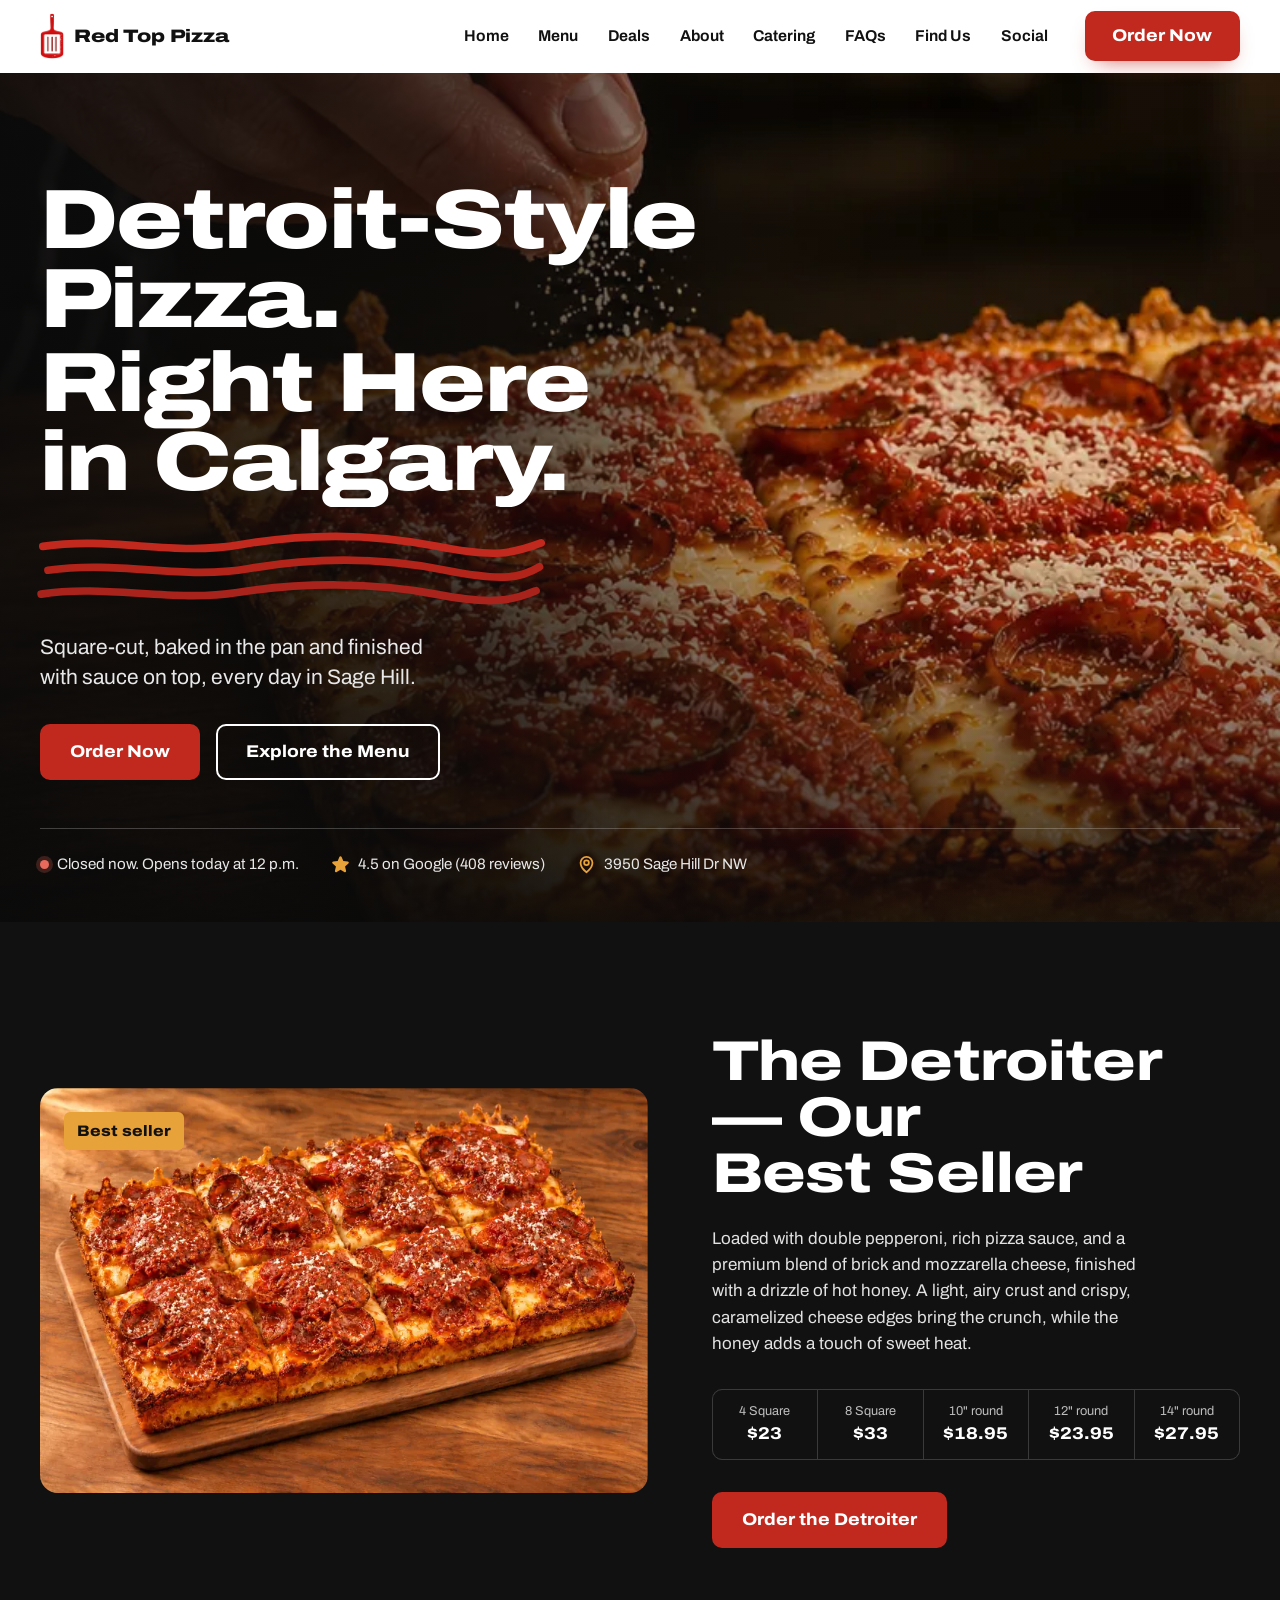
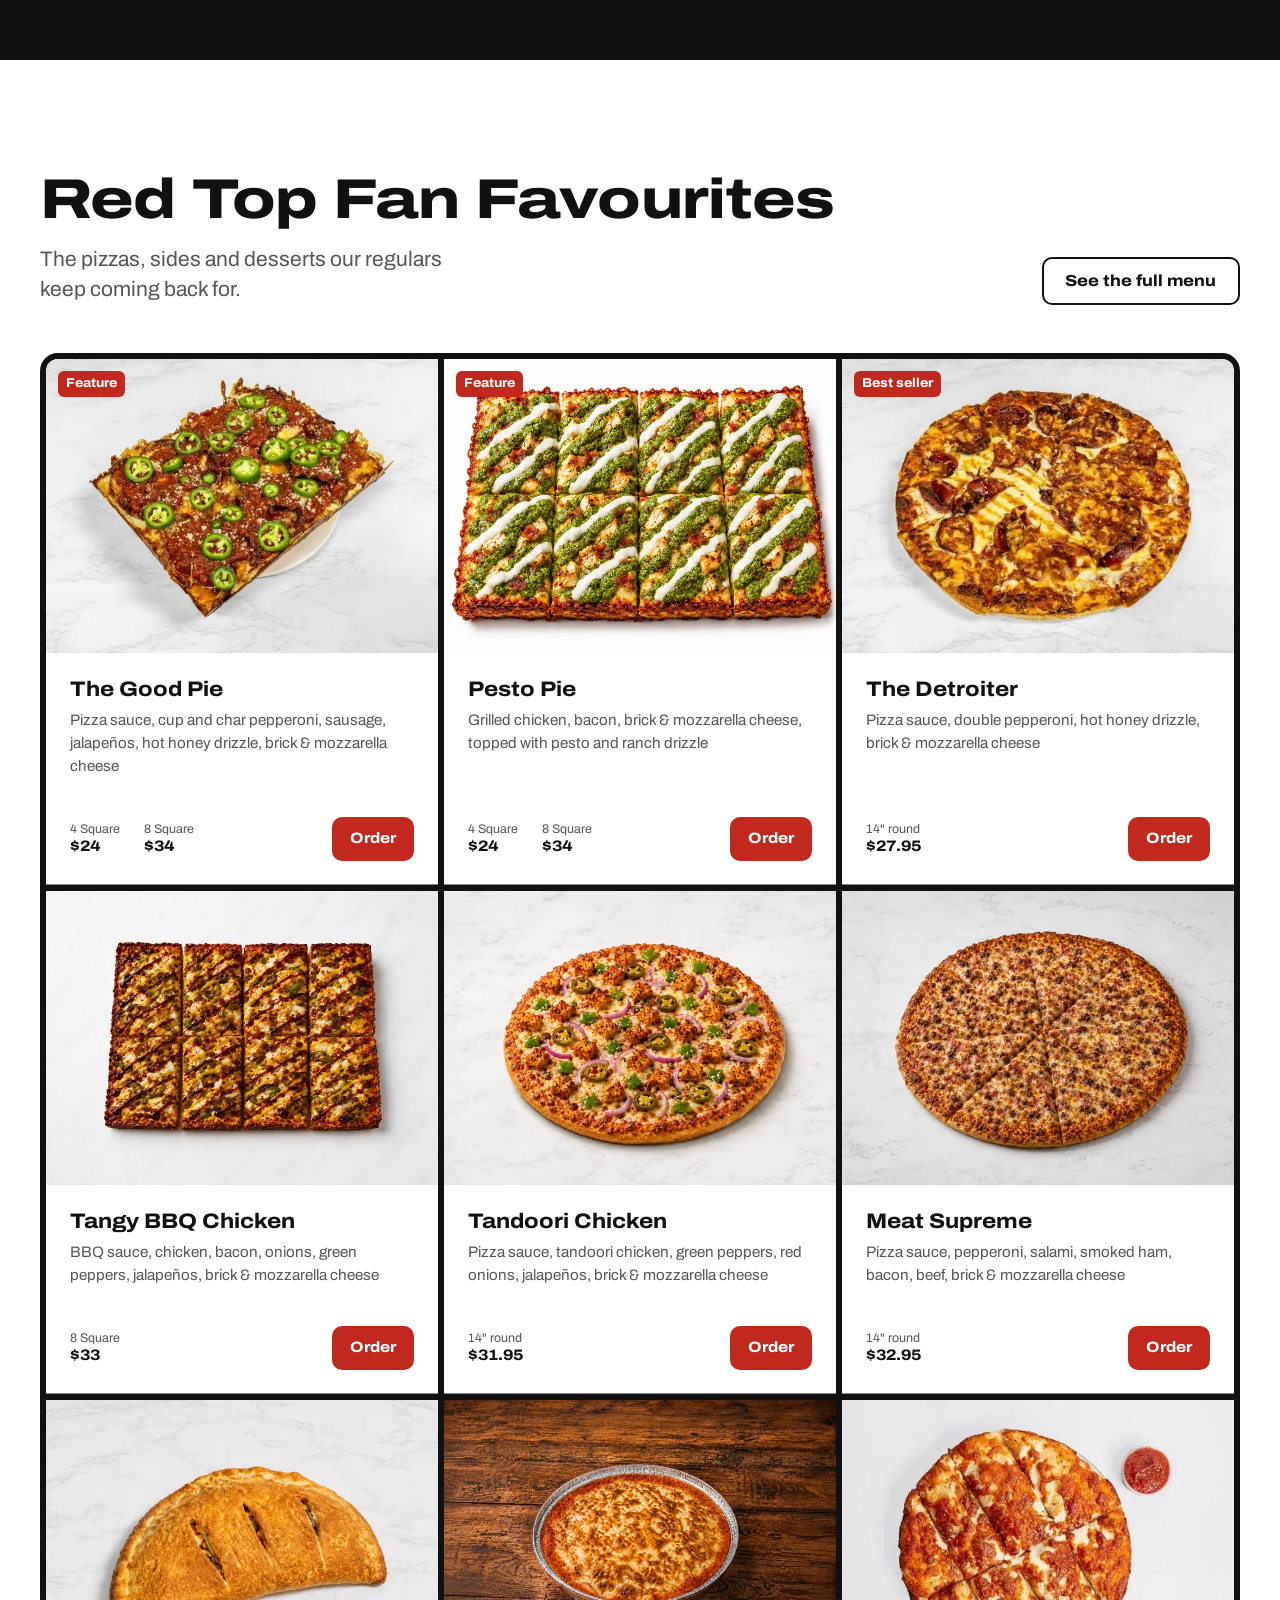
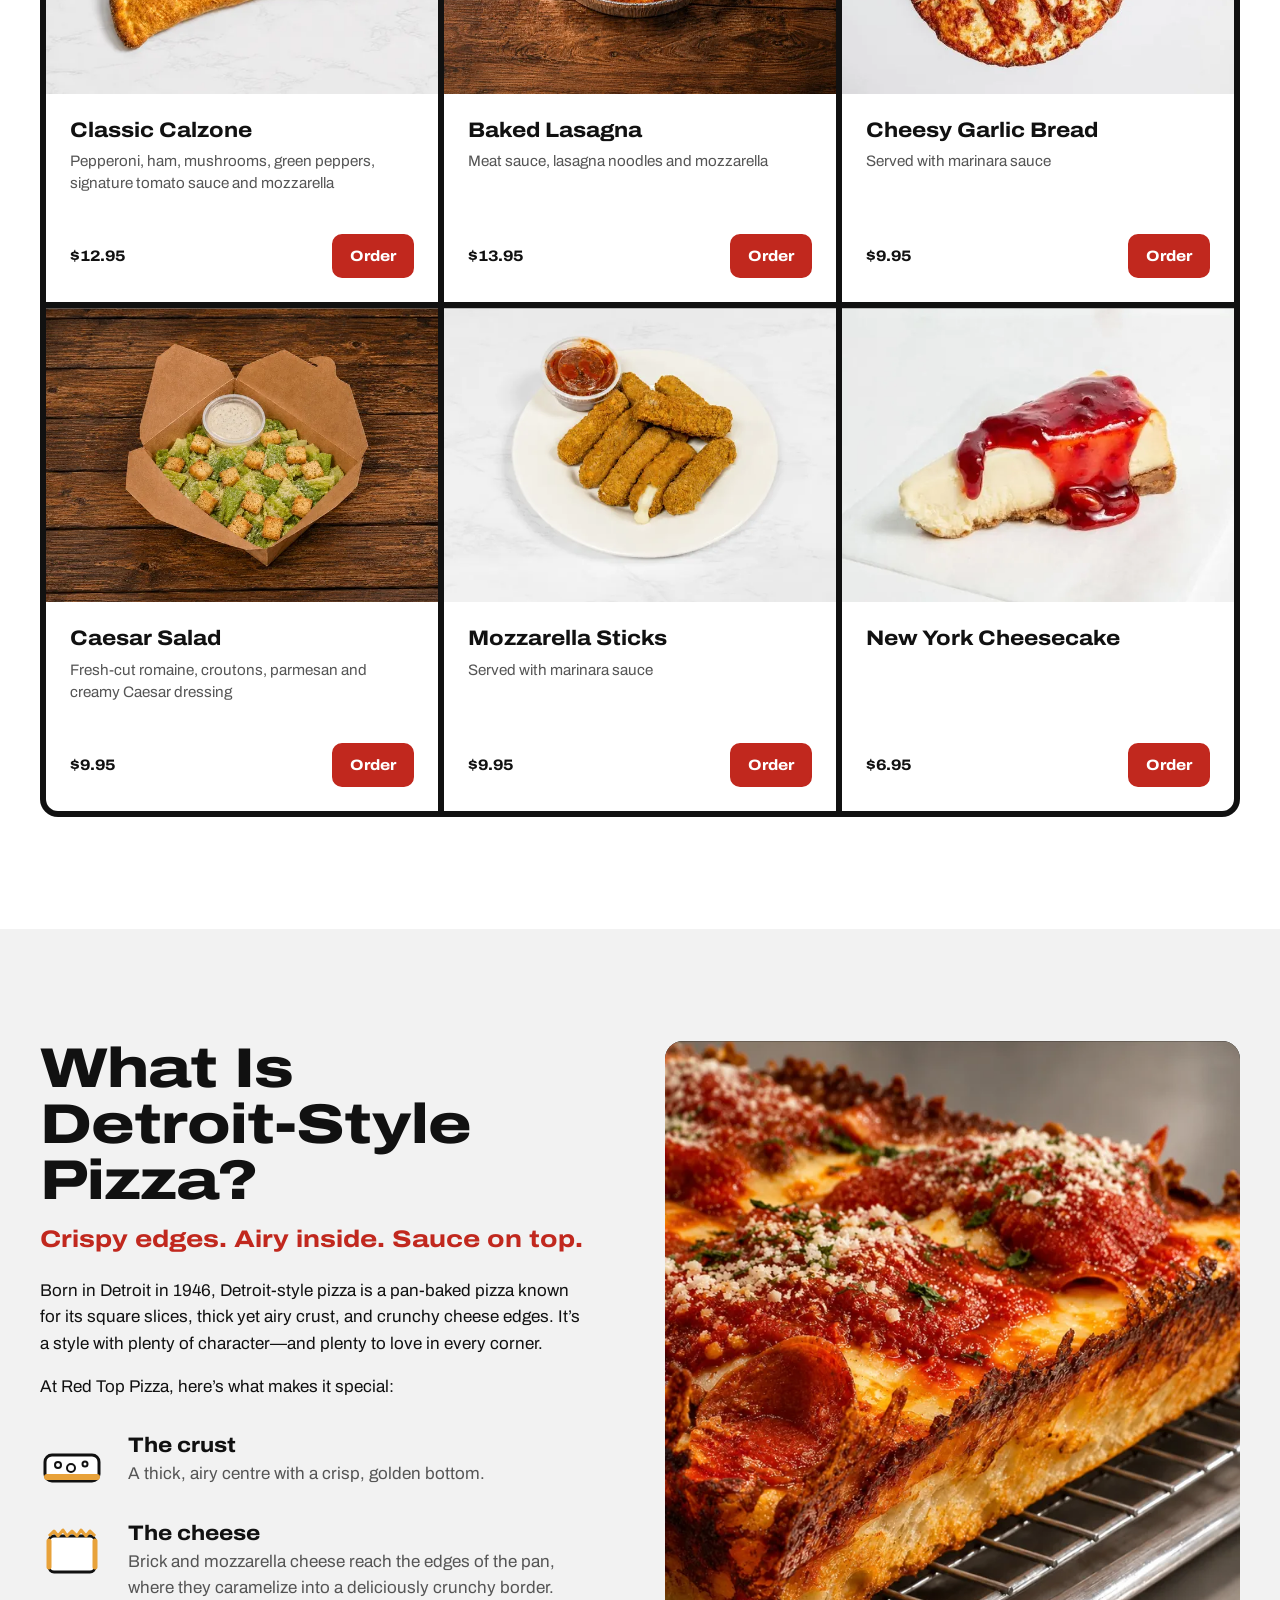
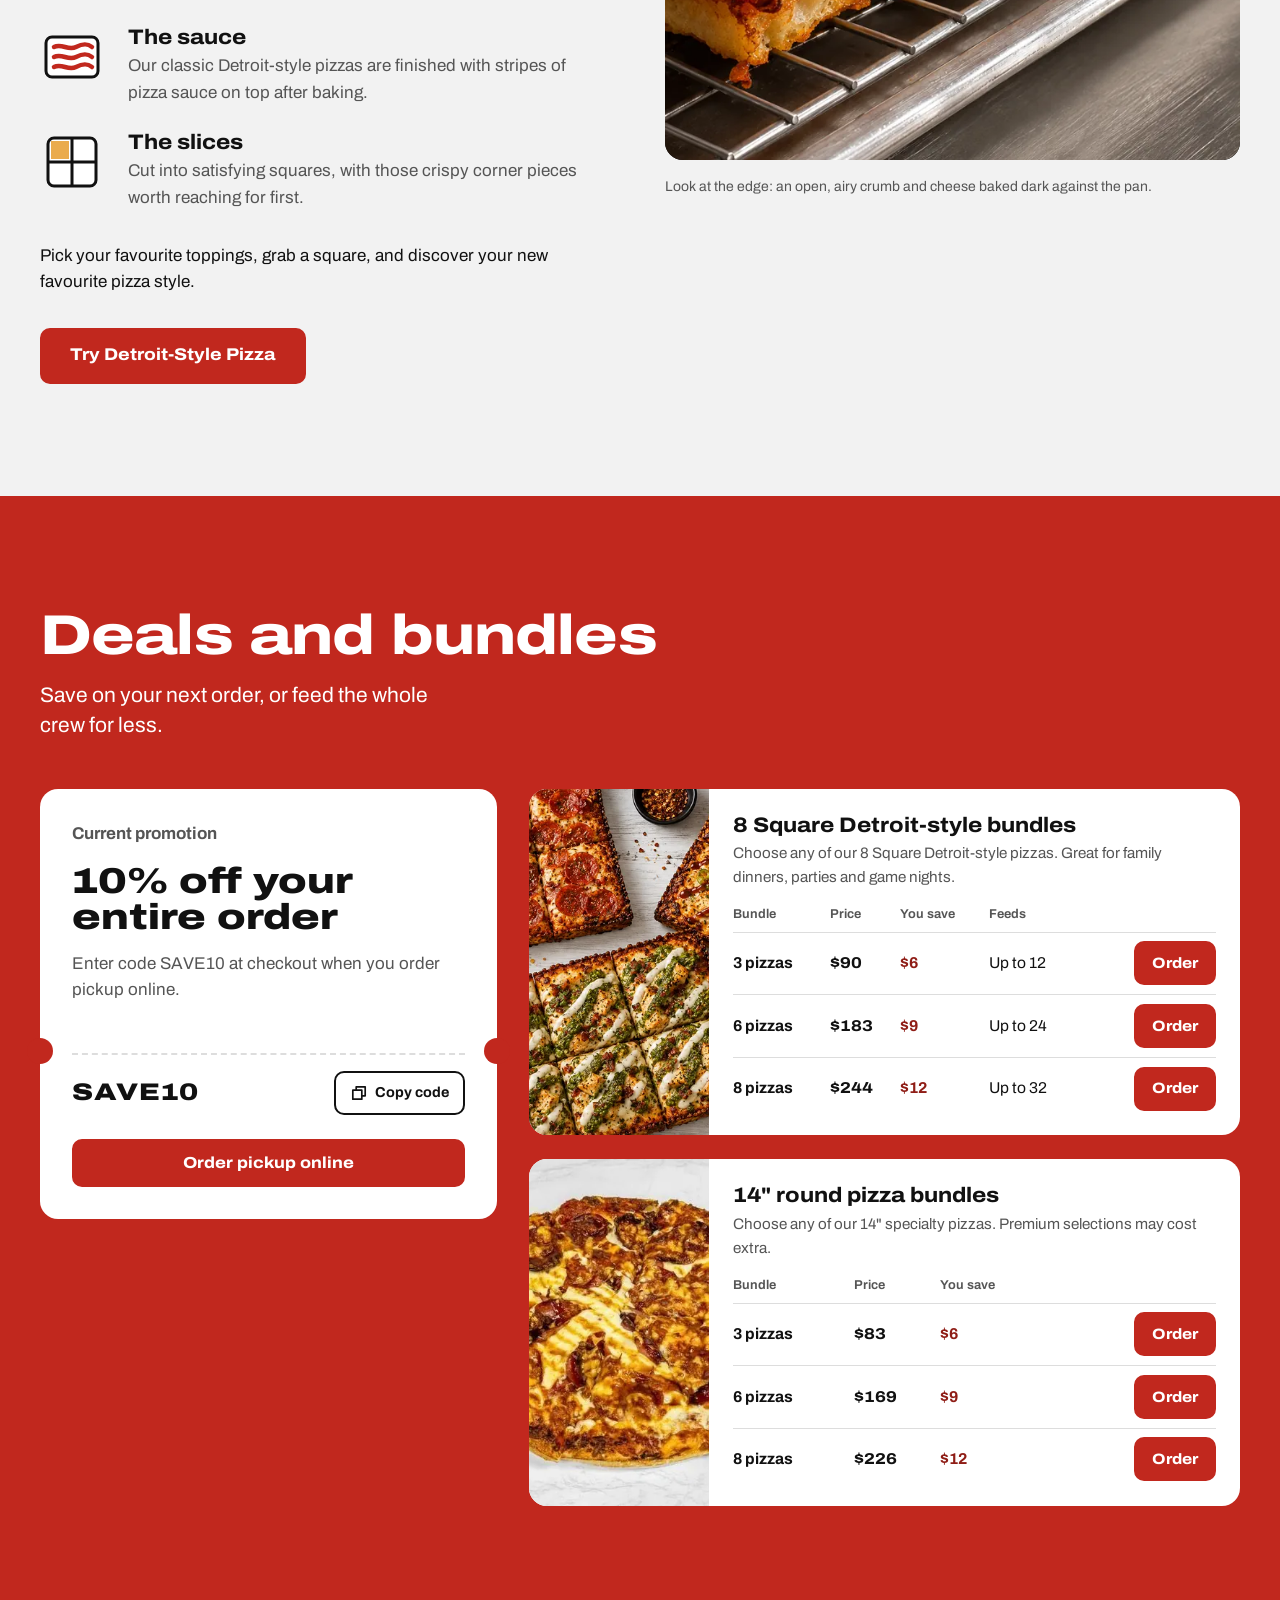
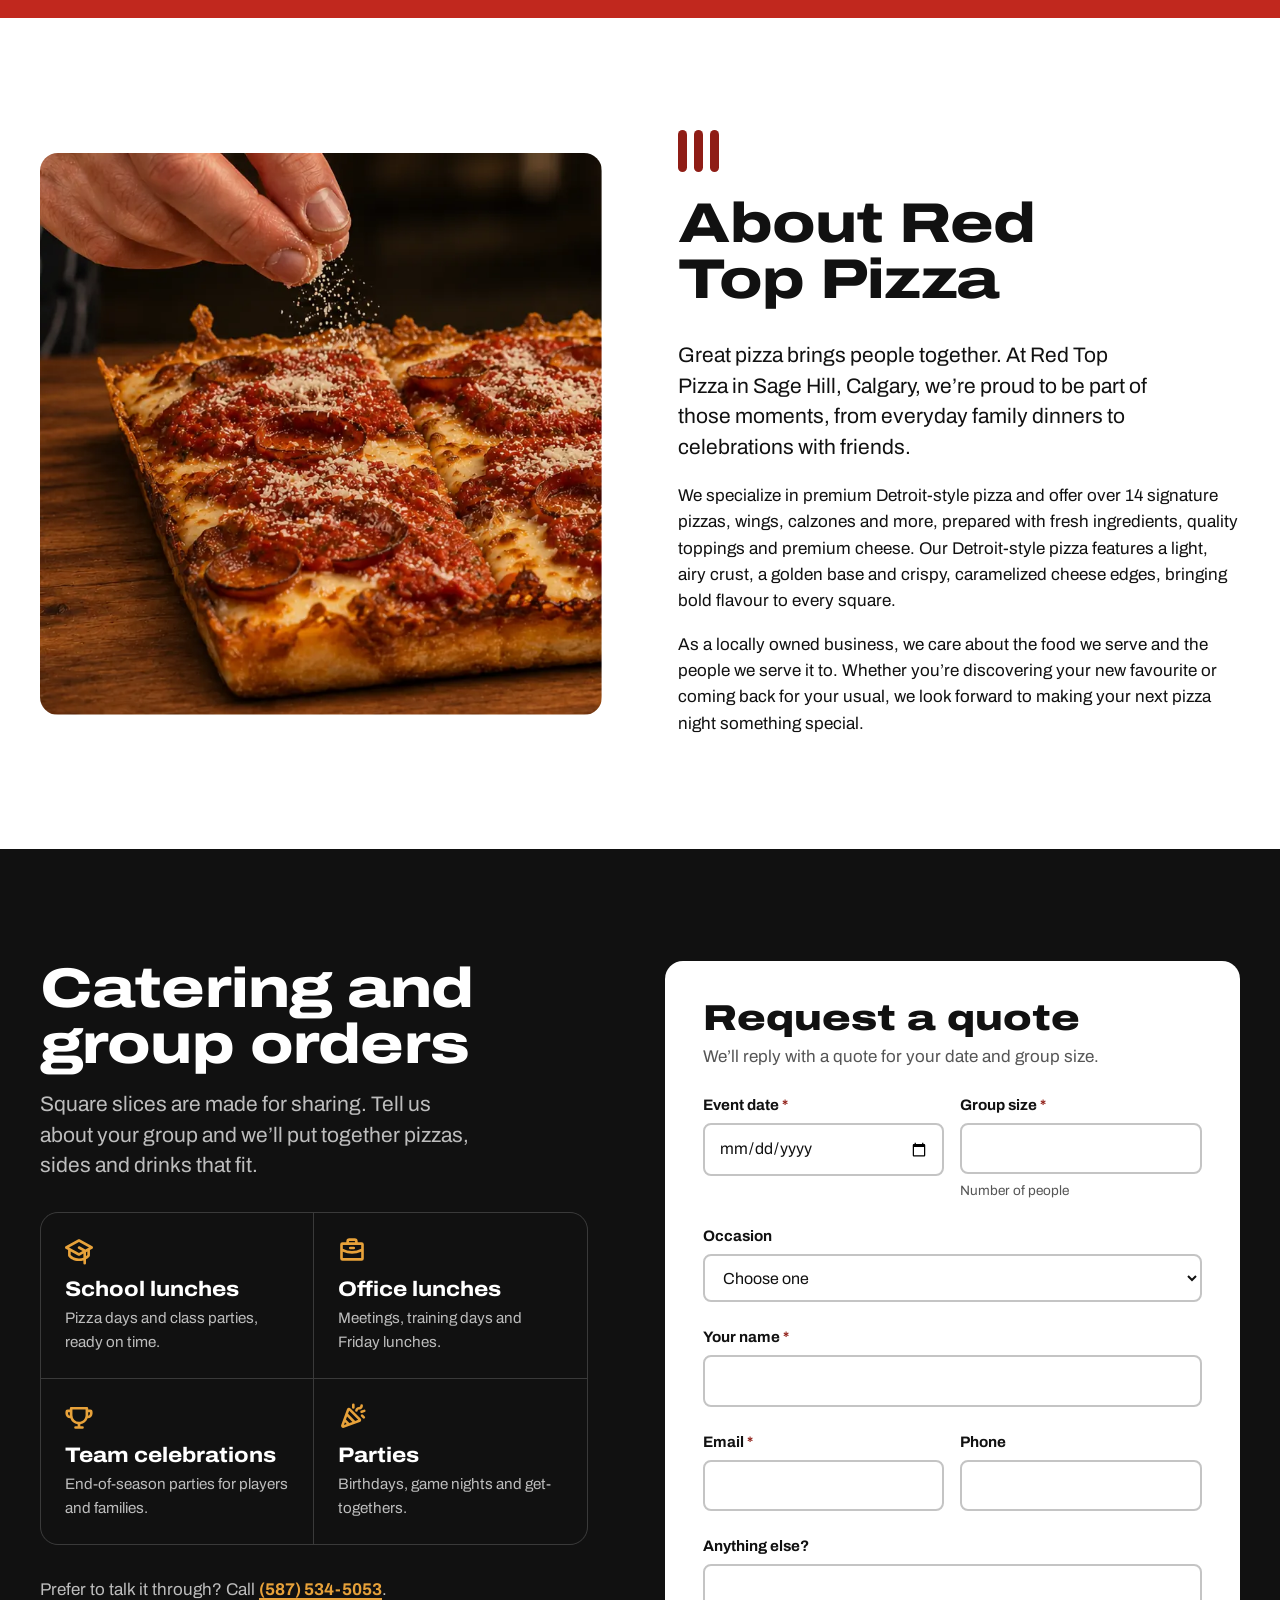
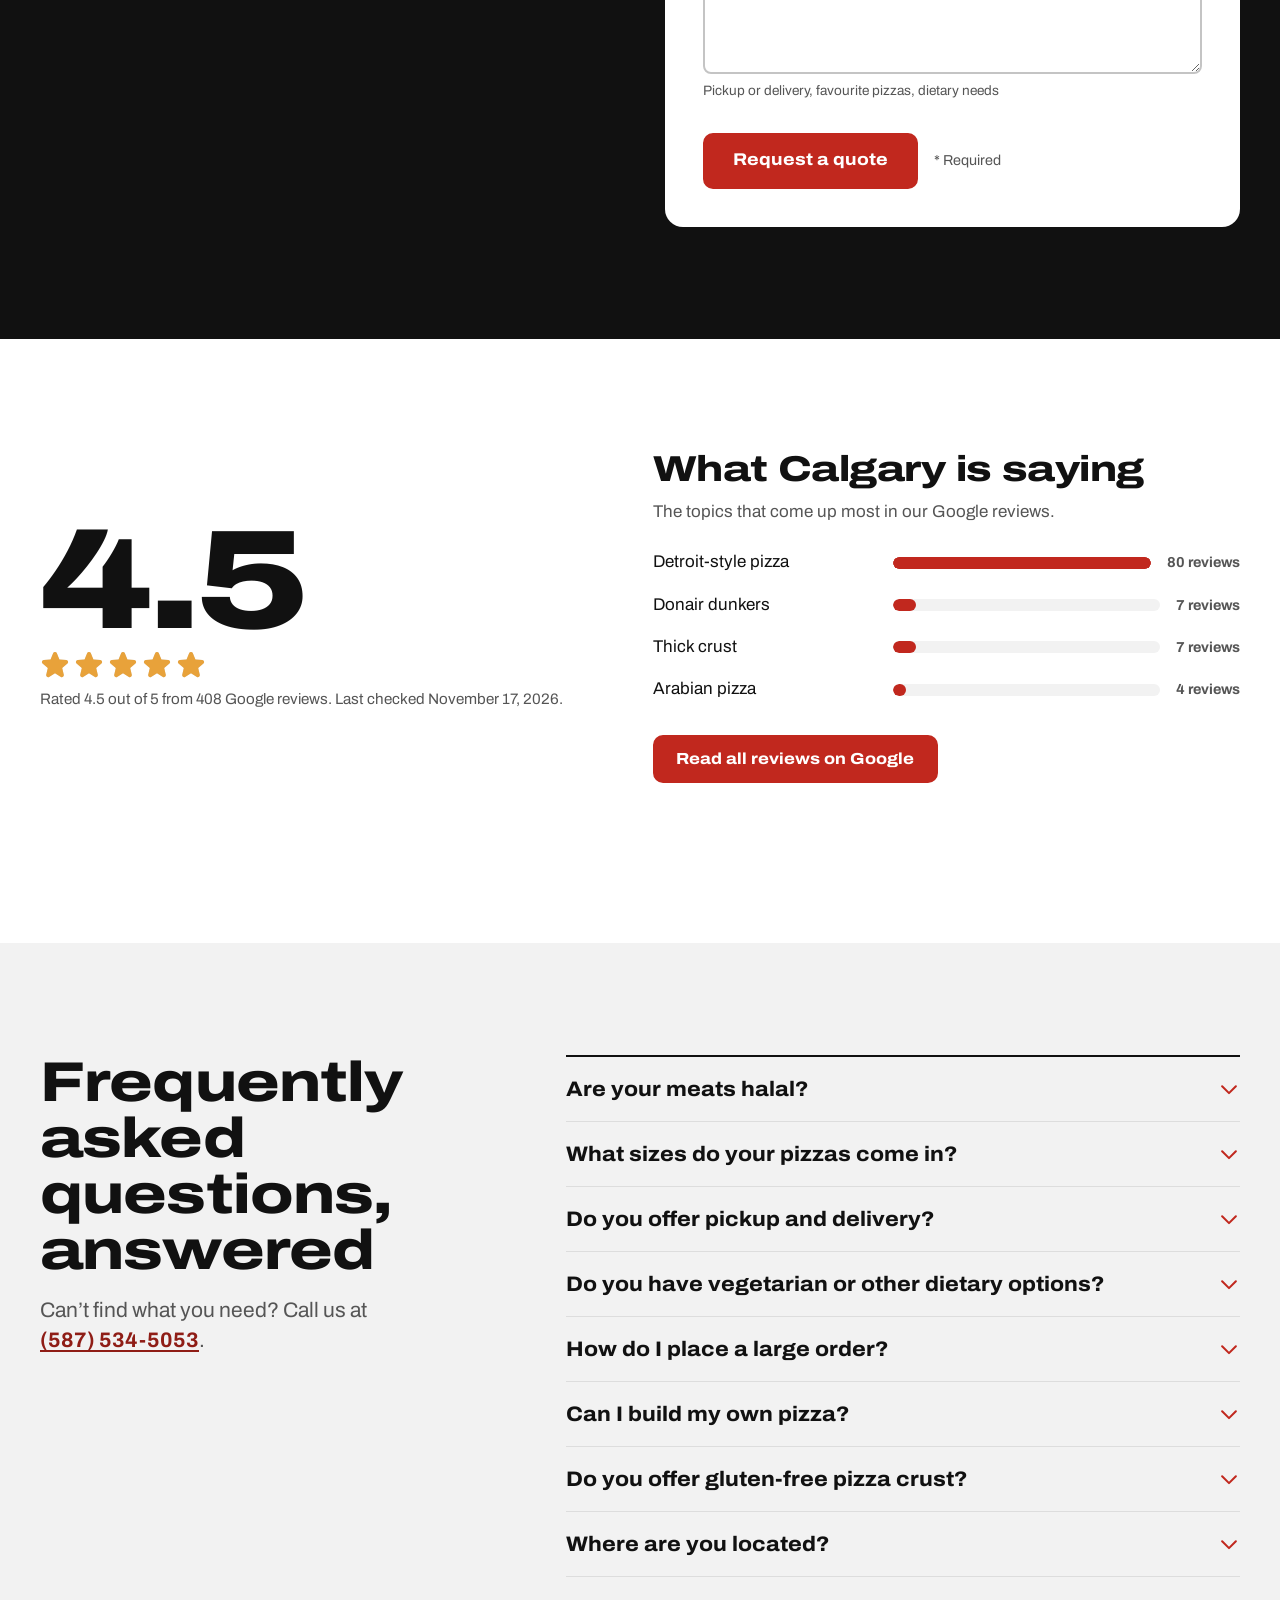
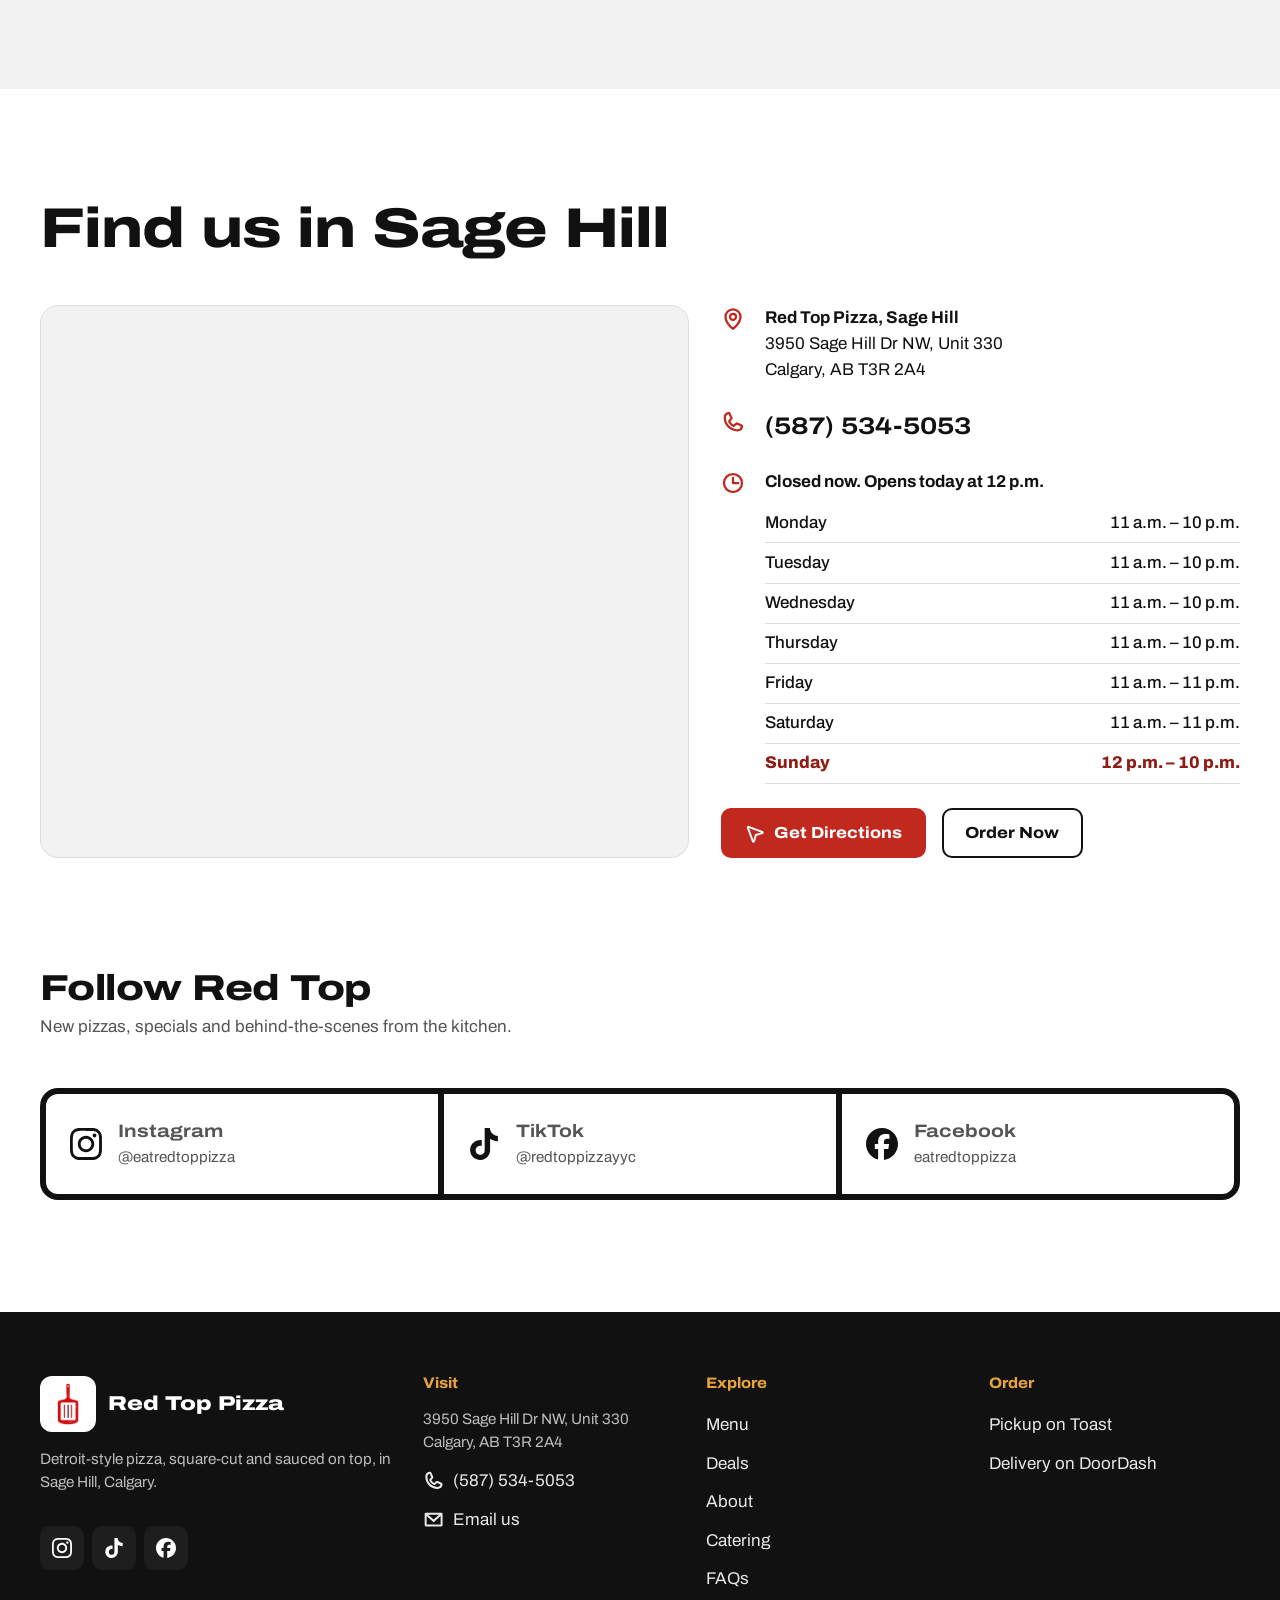
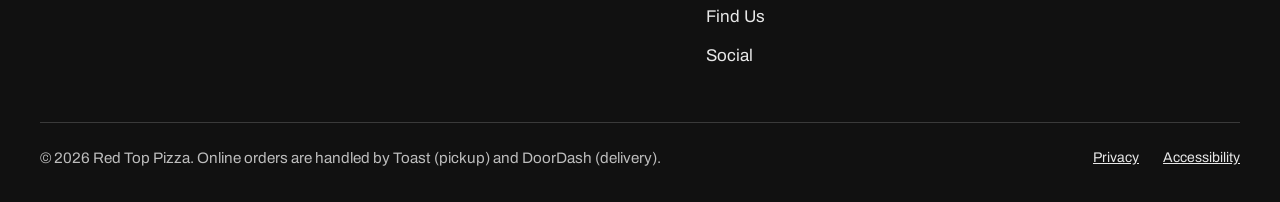
==== site/index.html @ 47b4fd52 "Red Top Pizza website Static site for redtoppizza.ca: home, menu, privacy and accessibility pages in" ====
<!doctype html>
<html lang="en-CA">
<head>
  <meta charset="utf-8">
  <meta name="viewport" content="width=device-width, initial-scale=1">
  <title>Red Top Pizza | Detroit-Style Pizza in Sage Hill, Calgary</title>
  <meta name="description" content="Detroit-style pizza in Sage Hill, Calgary. Square-cut, pan-baked, crispy caramelized cheese edges and sauce on top. Order pickup or delivery, see the menu, deals and catering.">
  <link rel="canonical" href="https://www.redtoppizza.ca/">
  <meta name="theme-color" content="#c1281e">
  <meta property="og:type" content="website">
  <meta property="og:title" content="Red Top Pizza | Detroit-Style Pizza in Calgary">
  <meta property="og:description" content="Square-cut, pan-baked Detroit-style pizza with crispy cheese edges and sauce on top. Sage Hill, Calgary.">
  <meta property="og:url" content="https://www.redtoppizza.ca/">
  <meta property="og:image" content="https://www.redtoppizza.ca/assets/img/og-image.jpg">
  <meta name="twitter:card" content="summary_large_image">
  <link rel="icon" href="assets/img/favicon-48.png" sizes="48x48">
  <link rel="apple-touch-icon" href="assets/img/apple-touch-icon.png">
  <link rel="preconnect" href="https://fonts.googleapis.com">
  <link rel="preconnect" href="https://fonts.gstatic.com" crossorigin>
  <link rel="stylesheet" href="https://fonts.googleapis.com/css2?family=Archivo:wdth,wght@62..125,100..900&display=swap">
  <link rel="preload" as="image" href="assets/img/hero-1400.webp" imagesrcset="assets/img/hero-900.webp 900w, assets/img/hero-1400.webp 1400w, assets/img/hero-2000.webp 1983w" imagesizes="100vw" media="(min-width: 761px)">
  <link rel="stylesheet" href="assets/css/styles.css?v=9">
  <script>document.documentElement.classList.add("js");</script>
  <script type="application/ld+json">
  {
    "@context": "https://schema.org",
    "@type": "Restaurant",
    "name": "Red Top Pizza - Detroit Style (Sage Hill)",
    "url": "https://www.redtoppizza.ca/",
    "image": "https://www.redtoppizza.ca/assets/img/og-image.jpg",
    "logo": "https://www.redtoppizza.ca/assets/img/logo.png",
    "telephone": "+1-587-534-5053",
    "email": "redtoppizzayyc@gmail.com",
    "servesCuisine": ["Pizza", "Detroit-style pizza"],
    "priceRange": "$10–20",
    "menu": "https://www.redtoppizza.ca/menu.html",
    "acceptsReservations": false,
    "address": {
      "@type": "PostalAddress",
      "streetAddress": "3950 Sage Hill Dr NW, Unit 330",
      "addressLocality": "Calgary",
      "addressRegion": "AB",
      "postalCode": "T3R 2A4",
      "addressCountry": "CA"
    },
    "geo": { "@type": "GeoCoordinates", "latitude": 51.1741449, "longitude": -114.1403211 },
    "openingHoursSpecification": [
      { "@type": "OpeningHoursSpecification", "dayOfWeek": "Sunday", "opens": "12:00", "closes": "22:00" },
      { "@type": "OpeningHoursSpecification", "dayOfWeek": ["Monday", "Tuesday", "Wednesday", "Thursday"], "opens": "11:00", "closes": "22:00" },
      { "@type": "OpeningHoursSpecification", "dayOfWeek": ["Friday", "Saturday"], "opens": "11:00", "closes": "23:00" }
    ],
    "sameAs": [
      "https://www.instagram.com/eatredtoppizza/",
      "https://www.tiktok.com/@redtoppizzayyc",
      "https://www.facebook.com/eatredtoppizza"
    ]
  }
  </script>
</head>
<body>
  <a class="skip-link" href="#main">Skip to main content</a>

  <header class="site-header" data-header>
    <div class="wrap header-inner">
      <a class="brand" href="index.html" aria-label="Red Top Pizza, home">
        <img src="assets/img/logo-96.png" alt="" width="51" height="96">
        <span class="brand-name">Red Top Pizza</span>
      </a>
      <nav class="site-nav" id="site-nav" aria-label="Main">
        <ul class="nav-links">
          <li><a href="#top" data-spy="top">Home</a></li>
          <li><a href="menu.html">Menu</a></li>
          <li><a href="#deals" data-spy="deals">Deals</a></li>
          <li><a href="#about" data-spy="about">About</a></li>
          <li><a href="#catering" data-spy="catering">Catering</a></li>
          <li><a href="#faq" data-spy="faq">FAQs</a></li>
          <li><a href="#find-us" data-spy="find-us">Find Us</a></li>
          <li><a href="#social" data-spy="social">Social</a></li>
        </ul>
      </nav>
      <button class="btn nav-order" type="button" data-order>Order Now</button>
      <button class="menu-toggle" type="button" aria-controls="site-nav" aria-expanded="false" data-menu-toggle>
        <svg class="icon icon-open" aria-hidden="true"><use href="assets/img/icons.svg#list"></use></svg>
        <svg class="icon icon-close" aria-hidden="true"><use href="assets/img/icons.svg#x"></use></svg>
        <span class="visually-hidden">Menu</span>
      </button>
    </div>
  </header>

  <main id="main">
    <!-- Main banner -->
    <section class="hero" id="top" aria-labelledby="hero-title">
      <div class="hero-media">
        <picture>
          <source media="(max-width: 760px)" srcset="assets/img/hero-mobile.webp" width="800" height="600">
          <img src="assets/img/hero-1400.webp"
               srcset="assets/img/hero-900.webp 900w, assets/img/hero-1400.webp 1400w, assets/img/hero-2000.webp 1983w"
               sizes="100vw" width="1983" height="793" fetchpriority="high"
               alt="A cook sprinkles grated cheese over a square-cut Detroit-style pepperoni pizza with sauce on top.">
        </picture>
      </div>
      <div class="wrap hero-content">
        <h1 id="hero-title" class="display">
          <span class="line"><span><span class="nowrap">Detroit-Style</span> Pizza.</span></span>
          <span class="line"><span>Right Here in Calgary.</span></span>
        </h1>
        <svg class="sauce hero-sauce" viewBox="0 0 600 92" aria-hidden="true" focusable="false">
          <path d="M8 18 C 90 6, 160 30, 240 16 S 400 4, 470 18 S 560 26, 592 14"/>
          <path d="M14 46 C 100 34, 170 58, 250 44 S 410 32, 480 46 S 570 54, 590 42"/>
          <path d="M6 74 C 80 62, 160 84, 236 72 S 396 60, 468 74 S 560 80, 586 70"/>
        </svg>
        <p class="hero-sub">Square-cut, baked in the pan and finished with sauce on top, every day in Sage Hill.</p>
        <div class="btn-row">
          <button class="btn btn--lg" type="button" data-order>Order Now</button>
          <a class="btn btn--lg btn--outline" href="menu.html">Explore the Menu</a>
        </div>
        <ul class="hero-facts">
          <li><span class="status-dot" data-status-dot aria-hidden="true"></span><span data-status-text>Open daily</span></li>
          <li>
            <svg class="icon" aria-hidden="true"><use href="assets/img/icons.svg#star-fill"></use></svg>
            <a href="#reviews"><span data-rating-short>4.5 on Google</span></a>
          </li>
          <li>
            <svg class="icon" aria-hidden="true"><use href="assets/img/icons.svg#map-pin"></use></svg>
            <a href="#find-us">3950 Sage Hill Dr NW</a>
          </li>
        </ul>
      </div>
    </section>

    <!-- Best seller -->
    <section class="section bestseller on-dark" id="detroiter" aria-labelledby="detroiter-title">
      <div class="wrap bestseller-grid">
        <figure class="bestseller-media" data-reveal="wipe">
          <img src="assets/img/detroiter-1400.webp"
               srcset="assets/img/detroiter-800.webp 800w, assets/img/detroiter-1400.webp 1400w"
               sizes="(max-width: 900px) 100vw, 55vw" width="1400" height="933" loading="lazy"
               alt="The Detroiter: a square-cut pizza loaded with double pepperoni, its cheese edges caramelized dark gold.">
          <span class="bestseller-tag">Best seller</span>
        </figure>
        <div class="bestseller-copy" data-reveal="rise">
          <h2 class="h2" id="detroiter-title">The Detroiter — Our Best Seller</h2>
          <p>Loaded with double pepperoni, rich pizza sauce, and a premium blend of brick and mozzarella cheese, finished with a drizzle of hot honey. A light, airy crust and crispy, caramelized cheese edges bring the crunch, while the honey adds a touch of sweet heat.</p>
          <ul class="size-prices" data-detroiter-prices aria-label="Detroiter sizes and prices"></ul>
          <button class="btn btn--lg" type="button" data-order>Order the Detroiter</button>
        </div>
      </div>
    </section>

    <!-- Featured pizzas -->
    <section class="section" id="featured" aria-labelledby="featured-title">
      <div class="wrap">
        <div class="section-head section-head--split">
          <div>
            <h2 class="h2" id="featured-title">Red Top Fan Favourites</h2>
            <p class="lede muted" style="margin-top: 1rem">The pizzas, sides and desserts our regulars keep coming back for.</p>
          </div>
          <a class="btn btn--outline" href="menu.html">See the full menu</a>
        </div>
        <ul class="pan" id="featured-list" data-reveal="slice"></ul>
        <noscript><p><a class="text-link" href="menu.html">See our favourites on the menu page.</a></p></noscript>
      </div>
    </section>

    <!-- What is Detroit-style pizza? -->
    <section class="section section--flour" id="detroit-style" aria-labelledby="detroit-title">
      <div class="wrap detroit-grid">
        <div class="detroit-copy">
          <h2 class="h2" id="detroit-title">What Is <span class="nowrap">Detroit-Style</span> Pizza?</h2>
          <p class="detroit-subhead">Crispy edges. Airy inside. Sauce on top.</p>
          <p>Born in Detroit in 1946, Detroit-style pizza is a pan-baked pizza known for its square slices, thick yet airy crust, and crunchy cheese edges. It’s a style with plenty of character—and plenty to love in every corner.</p>
          <p>At Red Top Pizza, here’s what makes it special:</p>
          <ul class="traits">
            <li class="trait">
              <svg viewBox="0 0 64 64" aria-hidden="true" focusable="false">
                <rect x="5" y="22" width="54" height="26" rx="7" fill="#fff" stroke="#111111" stroke-width="3"/>
                <path d="M7 44 h50" stroke="#e8a23a" stroke-width="6" stroke-linecap="round"/>
                <circle cx="18" cy="32" r="3" fill="none" stroke="#111111" stroke-width="2"/>
                <circle cx="31" cy="35" r="4" fill="none" stroke="#111111" stroke-width="2"/>
                <circle cx="45" cy="31" r="2.5" fill="none" stroke="#111111" stroke-width="2"/>
              </svg>
              <div><h3 class="h3">The crust</h3><p>A thick, airy centre with a crisp, golden bottom.</p></div>
            </li>
            <li class="trait">
              <svg viewBox="0 0 64 64" aria-hidden="true" focusable="false">
                <rect x="9" y="15" width="46" height="36" rx="5" fill="#fff" stroke="#111111" stroke-width="3"/>
                <path d="M9 15 l5 -5 l4 5 l5 -6 l4 6 l5 -5 l5 5 l4 -6 l5 6 l4 -5 l5 5" fill="none" stroke="#e8a23a" stroke-width="3" stroke-linejoin="round"/>
                <path d="M9 20 v26 M55 20 v26" stroke="#e8a23a" stroke-width="5" stroke-linecap="round"/>
              </svg>
              <div><h3 class="h3">The cheese</h3><p>Brick and mozzarella cheese reach the edges of the pan, where they caramelize into a deliciously crunchy border.</p></div>
            </li>
            <li class="trait">
              <svg viewBox="0 0 64 64" aria-hidden="true" focusable="false">
                <rect x="6" y="12" width="52" height="40" rx="6" fill="#fff" stroke="#111111" stroke-width="3"/>
                <path d="M14 22 c8 -4 14 4 22 0 s12 -3 16 0 M14 32 c8 -4 14 4 22 0 s12 -3 16 0 M14 42 c8 -4 14 4 22 0 s12 -3 16 0" fill="none" stroke="#c1281e" stroke-width="4.5" stroke-linecap="round"/>
              </svg>
              <div><h3 class="h3">The sauce</h3><p>Our classic Detroit-style pizzas are finished with stripes of pizza sauce on top after baking.</p></div>
            </li>
            <li class="trait">
              <svg viewBox="0 0 64 64" aria-hidden="true" focusable="false">
                <rect x="8" y="8" width="48" height="48" rx="6" fill="#fff" stroke="#111111" stroke-width="3"/>
                <path d="M32 8 v48 M8 32 h48" stroke="#111111" stroke-width="3"/>
                <path d="M11 11 h18 v18 h-18 z" fill="#e8a23a" opacity=".9"/>
              </svg>
              <div><h3 class="h3">The slices</h3><p>Cut into satisfying squares, with those crispy corner pieces worth reaching for first.</p></div>
            </li>
          </ul>
          <p>Pick your favourite toppings, grab a square, and discover your new favourite pizza style.</p>
          <div class="btn-row" style="margin-top: 2rem">
            <a class="btn btn--lg" href="menu.html#pizzas">Try Detroit-Style Pizza</a>
          </div>
        </div>
        <figure class="closeup">
          <div class="closeup-frame" data-reveal="wipe">
            <img src="assets/img/crust-edge-1086.webp" srcset="assets/img/crust-edge-700.webp 700w, assets/img/crust-edge-1086.webp 1086w" sizes="(max-width: 1000px) 100vw, 40vw" width="1086" height="1448" loading="lazy"
                 alt="A Detroit-style pepperoni square on a cooling rack: a thick, airy crust under a dark, caramelized cheese edge.">
          </div>
          <figcaption>Look at the edge: an open, airy crumb and cheese baked dark against the pan.</figcaption>
        </figure>
      </div>
    </section>

    <!-- Deals and bundles -->
    <section class="section on-sauce" id="deals" aria-labelledby="deals-title">
      <div class="wrap">
        <div class="section-head">
          <h2 class="h2" id="deals-title">Deals and bundles</h2>
          <p class="lede">Save on your next order, or feed the whole crew for less.</p>
        </div>
        <div class="deals-grid">
          <div class="ticket" data-promo data-reveal="rise">
            <p class="muted" style="margin:0;font-weight:700">Current promotion</p>
            <h3 data-promo-title>10% off your entire order</h3>
            <p class="muted" data-promo-detail>Enter code SAVE10 at checkout when you order pickup online.</p>
            <div class="ticket-code">
              <strong data-promo-code>SAVE10</strong>
              <button class="copy-btn" type="button" data-copy-code>
                <svg class="icon" aria-hidden="true"><use href="assets/img/icons.svg#copy"></use></svg>
                <span>Copy code</span>
              </button>
            </div>
            <a class="btn" style="margin-top: 0.5rem" href="https://order.toasttab.com/online/red-top-pizza-detroit-style-3950-sage-hill-drive-nw" data-pickup-link>Order pickup online</a>
          </div>
          <div class="bundles" id="bundle-list"></div>
        </div>
      </div>
    </section>

    <!-- About -->
    <section class="section" id="about" aria-labelledby="about-title">
      <div class="wrap about-grid">
        <figure class="about-photo" data-reveal="wipe">
          <!-- Replace with a photo of your team or restaurant: save it as assets/img/about.webp and update this src -->
          <img src="assets/img/about-standin.webp" width="1080" height="793" loading="lazy"
               alt="A Red Top cook finishing a fresh Detroit-style pizza with grated cheese.">
        </figure>
        <div class="about-copy" data-reveal="rise">
          <div class="stripes-mark" aria-hidden="true"><span></span><span></span><span></span></div>
          <h2 class="h2" id="about-title">About Red Top Pizza</h2>
          <p class="lede" style="max-width: 40ch">Great pizza brings people together. At Red Top Pizza in Sage Hill, Calgary, we’re proud to be part of those moments, from everyday family dinners to celebrations with friends.</p>
          <p>We specialize in premium Detroit-style pizza and offer over 14 signature pizzas, wings, calzones and more, prepared with fresh ingredients, quality toppings and premium cheese. Our Detroit-style pizza features a light, airy crust, a golden base and crispy, caramelized cheese edges, bringing bold flavour to every square.</p>
          <p>As a locally owned business, we care about the food we serve and the people we serve it to. Whether you’re discovering your new favourite or coming back for your usual, we look forward to making your next pizza night something special.</p>
        </div>
      </div>
    </section>

    <!-- Catering and group orders -->
    <section class="section on-dark" id="catering" aria-labelledby="catering-title">
      <div class="wrap catering-grid">
        <div>
          <h2 class="h2" id="catering-title">Catering and group orders</h2>
          <p class="lede muted" style="margin-top: 1rem">Square slices are made for sharing. Tell us about your group and we’ll put together pizzas, sides and drinks that fit.</p>
          <ul class="occasions">
            <li class="occasion">
              <svg class="icon" aria-hidden="true"><use href="assets/img/icons.svg#graduation-cap"></use></svg>
              <h3 class="h3">School lunches</h3>
              <p>Pizza days and class parties, ready on time.</p>
            </li>
            <li class="occasion">
              <svg class="icon" aria-hidden="true"><use href="assets/img/icons.svg#briefcase"></use></svg>
              <h3 class="h3">Office lunches</h3>
              <p>Meetings, training days and Friday lunches.</p>
            </li>
            <li class="occasion">
              <svg class="icon" aria-hidden="true"><use href="assets/img/icons.svg#trophy"></use></svg>
              <h3 class="h3">Team celebrations</h3>
              <p>End-of-season parties for players and families.</p>
            </li>
            <li class="occasion">
              <svg class="icon" aria-hidden="true"><use href="assets/img/icons.svg#confetti"></use></svg>
              <h3 class="h3">Parties</h3>
              <p>Birthdays, game nights and get-togethers.</p>
            </li>
          </ul>
          <p class="muted">Prefer to talk it through? Call <a class="text-link" href="tel:+15875345053">(587) 534-5053</a>.</p>
        </div>

        <div class="form-card" data-reveal="rise">
          <form id="quote-form" novalidate>
            <h3>Request a quote</h3>
            <p class="muted" style="margin:0">We’ll reply with a quote for your date and group size.</p>
            <div class="error-summary" id="quote-errors" tabindex="-1" role="alert">
              <h4>Please fix these to send your request:</h4>
              <ul></ul>
            </div>
            <div class="form-grid">
              <div class="field">
                <label for="q-date">Event date <span class="req" aria-hidden="true">*</span></label>
                <input id="q-date" name="date" type="date" required aria-describedby="q-date-error">
                <span class="error" id="q-date-error"></span>
              </div>
              <div class="field">
                <label for="q-size">Group size <span class="req" aria-hidden="true">*</span></label>
                <input id="q-size" name="groupSize" type="number" inputmode="numeric" min="1" max="2000" required aria-describedby="q-size-hint q-size-error">
                <span class="hint" id="q-size-hint">Number of people</span>
                <span class="error" id="q-size-error"></span>
              </div>
              <div class="field field--full">
                <label for="q-occasion">Occasion</label>
                <select id="q-occasion" name="occasion">
                  <option value="">Choose one</option>
                  <option>School lunch</option>
                  <option>Office lunch</option>
                  <option>Team celebration</option>
                  <option>Party</option>
                  <option>Something else</option>
                </select>
              </div>
              <div class="field field--full">
                <label for="q-name">Your name <span class="req" aria-hidden="true">*</span></label>
                <input id="q-name" name="name" type="text" autocomplete="name" required aria-describedby="q-name-error">
                <span class="error" id="q-name-error"></span>
              </div>
              <div class="field">
                <label for="q-email">Email <span class="req" aria-hidden="true">*</span></label>
                <input id="q-email" name="email" type="email" autocomplete="email" required aria-describedby="q-email-error">
                <span class="error" id="q-email-error"></span>
              </div>
              <div class="field">
                <label for="q-phone">Phone</label>
                <input id="q-phone" name="phone" type="tel" autocomplete="tel" aria-describedby="q-phone-error">
                <span class="error" id="q-phone-error"></span>
              </div>
              <div class="field field--full">
                <label for="q-notes">Anything else?</label>
                <textarea id="q-notes" name="notes" aria-describedby="q-notes-hint"></textarea>
                <span class="hint" id="q-notes-hint">Pickup or delivery, favourite pizzas, dietary needs</span>
              </div>
            </div>
            <div class="form-actions">
              <button class="btn btn--lg" type="submit">Request a quote</button>
              <p><span aria-hidden="true">*</span> Required</p>
            </div>
          </form>
          <div class="form-success" id="quote-success" tabindex="-1">
            <svg class="icon" aria-hidden="true"><use href="assets/img/icons.svg#check-circle"></use></svg>
            <h3>Quote request ready</h3>
            <p data-success-text>Your email app should open with your request filled in. Press send and we’ll get back to you.</p>
            <p class="muted">Nothing opened? Email <a class="text-link" href="mailto:redtoppizzayyc@gmail.com">redtoppizzayyc@gmail.com</a> or call <a class="text-link" href="tel:+15875345053">(587) 534-5053</a>.</p>
            <button class="btn btn--outline" type="button" data-quote-reset>Start a new request</button>
          </div>
        </div>
      </div>
    </section>

    <!-- Customer reviews -->
    <section class="section" id="reviews" aria-labelledby="reviews-title">
      <div class="wrap">
        <div class="reviews-grid">
          <div class="rating-score" data-reveal="rise">
            <h2 class="visually-hidden" id="reviews-title">Customer reviews</h2>
            <p class="rating-number" data-rating-value aria-hidden="true">4.5</p>
            <div class="stars" data-stars aria-hidden="true"></div>
            <p class="rating-meta" data-rating-meta>Rated 4.5 out of 5 from 408 Google reviews</p>
          </div>
          <div>
            <h3 class="h2" style="font-size: var(--step-3)">What Calgary is saying</h3>
            <p class="muted" style="margin-top: 0.75rem">The topics that come up most in our Google reviews.</p>
            <ul class="mentions" data-mentions></ul>
            <div class="btn-row">
              <a class="btn" href="https://maps.google.com/?cid=17780742751554963912" data-reviews-link>Read all reviews on Google</a>
            </div>
          </div>
        </div>
        <ul class="review-cards" data-review-cards hidden></ul>
      </div>
    </section>

    <!-- FAQ -->
    <section class="section section--flour" id="faq" aria-labelledby="faq-title">
      <div class="wrap faq-grid">
        <div>
          <h2 class="h2" id="faq-title">Frequently asked questions, answered</h2>
          <p class="lede muted" style="margin-top: 1rem">Can’t find what you need? Call us at <a class="text-link" href="tel:+15875345053">(587) 534-5053</a>.</p>
        </div>
        <div class="faq-list">
          <details class="faq-item">
            <summary>Are your meats halal?<svg class="icon" aria-hidden="true"><use href="assets/img/icons.svg#caret-down"></use></svg></summary>
            <div class="faq-answer"><p>Yes! All meats used at Red Top Pizza are 100% halal, including our pepperoni, beef, bacon, sausage, and ham.</p></div>
          </details>
          <details class="faq-item">
            <summary>What sizes do your pizzas come in?<svg class="icon" aria-hidden="true"><use href="assets/img/icons.svg#caret-down"></use></svg></summary>
            <div class="faq-answer"><p>Our signature Detroit-style pizzas are available in two pan sizes: 4 Square, perfect for up to 2 people, and 8 Square, ideal for sharing with up to 4 people. Prefer a classic round pizza? We’ve got you covered! All our pizzas are also available in traditional 10", 12", and 14" sizes. Visit our <a href="menu.html">online menu</a> to explore all available sizes and pricing.</p></div>
          </details>
          <details class="faq-item">
            <summary>Do you offer pickup and delivery?<svg class="icon" aria-hidden="true"><use href="assets/img/icons.svg#caret-down"></use></svg></summary>
            <div class="faq-answer"><p>Yes. For pickup, order online through Toast and collect your pizza at 3950 Sage Hill Dr NW. For delivery, order through our DoorDash store. You can also call us at <a href="tel:+15875345053">(587) 534-5053</a> to order by phone.</p></div>
          </details>
          <details class="faq-item">
            <summary>Do you have vegetarian or other dietary options?<svg class="icon" aria-hidden="true"><use href="assets/img/icons.svg#caret-down"></use></svg></summary>
            <div class="faq-answer"><p>Yes. Our vegetarian pizzas include the Veggie Supreme, Greektown and Cheese, and you can build your own with the toppings you like. The Greek and garden salads, cheesy garlic bread, jalapeño breadsticks, fries and fettuccine Alfredo are meatless too. If you have a food allergy, call us before you order and we’ll talk you through the ingredients.</p></div>
          </details>
          <details class="faq-item">
            <summary>How do I place a large order?<svg class="icon" aria-hidden="true"><use href="assets/img/icons.svg#caret-down"></use></svg></summary>
            <div class="faq-answer"><p>For up to eight pizzas, our <a href="#deals">bundles</a> are the easiest way: order online and save. For bigger groups, school or office lunches and events, <a href="#catering">request a quote</a> with your date and group size. You can also call us at <a href="tel:+15875345053">(587) 534-5053</a> to place your order. The more notice you give us, the easier it is to have everything hot and ready on time.</p></div>
          </details>
          <details class="faq-item">
            <summary>Can I build my own pizza?<svg class="icon" aria-hidden="true"><use href="assets/img/icons.svg#caret-down"></use></svg></summary>
            <div class="faq-answer"><p>Yes. Our Build Your Own pizza starts with sauce and cheese, then you add the toppings you love. It comes in every size, from a 4 Square to a 14" round, and half-and-half is available on round pizzas.</p></div>
          </details>
          <details class="faq-item">
            <summary>Do you offer gluten-free pizza crust?<svg class="icon" aria-hidden="true"><use href="assets/img/icons.svg#caret-down"></use></svg></summary>
            <div class="faq-answer"><p>Yes! At Red Top Pizza, we offer gluten-free crust so more customers can enjoy their favourite pizzas. We take extra precautions when preparing gluten-free orders by using separate pans, utensils, and cutting equipment to help minimize cross-contamination. However, please note that our toppings are not certified gluten-free, and our kitchen handles gluten-containing ingredients. If you have celiac disease, a gluten allergy, or other dietary restrictions, we recommend <a href="tel:+15875345053">contacting us</a> before placing your order.</p></div>
          </details>
          <details class="faq-item">
            <summary>Where are you located?<svg class="icon" aria-hidden="true"><use href="assets/img/icons.svg#caret-down"></use></svg></summary>
            <div class="faq-answer"><p>We’re at 3950 Sage Hill Dr NW, Unit 330, in Sage Hill, Calgary. Our hours, a map and directions are in the <a href="#find-us">Find Us</a> section below.</p></div>
          </details>
        </div>
      </div>
    </section>

    <!-- Find us + social -->
    <section class="section" id="find-us" aria-labelledby="findus-title">
      <div class="wrap">
        <div class="section-head">
          <h2 class="h2" id="findus-title">Find us in Sage Hill</h2>
        </div>
        <div class="findus-grid">
          <div class="map-frame">
            <iframe title="Map showing Red Top Pizza at 3950 Sage Hill Dr NW, Calgary" loading="lazy" referrerpolicy="no-referrer-when-downgrade"
                    src="https://www.google.com/maps?q=Red+Top+Pizza+-+Detroit+Style+(Sage+Hill),+3950+Sage+Hill+Dr+NW+%23330,+Calgary,+AB+T3R+2A4&amp;z=15&amp;output=embed"></iframe>
          </div>
          <div class="visit-card">
            <div class="visit-line">
              <svg class="icon" aria-hidden="true"><use href="assets/img/icons.svg#map-pin"></use></svg>
              <address style="font-style: normal">
                <strong>Red Top Pizza, Sage Hill</strong><br>
                3950 Sage Hill Dr NW, Unit 330<br>
                Calgary, AB T3R 2A4
              </address>
            </div>
            <div class="visit-line">
              <svg class="icon" aria-hidden="true"><use href="assets/img/icons.svg#phone"></use></svg>
              <a class="phone-link" href="tel:+15875345053">(587) 534-5053</a>
            </div>
            <div class="visit-line">
              <svg class="icon" aria-hidden="true"><use href="assets/img/icons.svg#clock"></use></svg>
              <div>
                <p style="margin: 0 0 0.5rem; font-weight: 700" data-status-long>Opening hours</p>
                <table class="hours-table" data-hours-table>
                  <caption class="visually-hidden">Opening hours</caption>
                  <tbody></tbody>
                </table>
              </div>
            </div>
            <div class="btn-row">
              <a class="btn" href="https://www.google.com/maps/dir/?api=1&amp;destination=Red%20Top%20Pizza%2C%203950%20Sage%20Hill%20Dr%20NW%20%23330%2C%20Calgary%2C%20AB%20T3R%202A4" data-directions-link>
                <svg class="icon" aria-hidden="true"><use href="assets/img/icons.svg#navigation-arrow"></use></svg>
                Get Directions
              </a>
              <button class="btn btn--outline" type="button" data-order>Order Now</button>
            </div>
          </div>
        </div>

      </div>
    </section>

    <!-- Social -->
    <section class="section section--social" id="social" aria-labelledby="social-title">
      <div class="wrap">
        <h2 class="h2" id="social-title" style="font-size: var(--step-3)">Follow Red Top</h2>
        <p class="muted" style="margin-top: 0.5rem">New pizzas, specials and behind-the-scenes from the kitchen.</p>
        <div class="social-strip" data-social></div>
      </div>
    </section>
  </main>

  <footer class="site-footer on-dark">
    <div class="wrap">
      <div class="footer-grid">
        <div class="footer-brand">
          <a class="footer-logo" href="index.html">
            <span class="badge"><img src="assets/img/logo-96.png" alt="" width="51" height="96"></span>
            <strong>Red Top Pizza</strong>
          </a>
          <p>Detroit-style pizza, square-cut and sauced on top, in Sage Hill, Calgary.</p>
          <div class="footer-social" data-footer-social></div>
        </div>
        <div>
          <h2>Visit</h2>
          <p style="margin-bottom: 0.5rem">3950 Sage Hill Dr NW, Unit 330<br>Calgary, AB T3R 2A4</p>
          <ul class="footer-list">
            <li><a href="tel:+15875345053"><svg class="icon" aria-hidden="true"><use href="assets/img/icons.svg#phone"></use></svg>(587) 534-5053</a></li>
            <li><a href="mailto:redtoppizzayyc@gmail.com"><svg class="icon" aria-hidden="true"><use href="assets/img/icons.svg#envelope-simple"></use></svg>Email us</a></li>
          </ul>
        </div>
        <div>
          <h2>Explore</h2>
          <ul class="footer-list">
            <li><a href="menu.html">Menu</a></li>
            <li><a href="index.html#deals">Deals</a></li>
            <li><a href="index.html#about">About</a></li>
            <li><a href="index.html#catering">Catering</a></li>
            <li><a href="index.html#faq">FAQs</a></li>
            <li><a href="index.html#find-us">Find Us</a></li>
            <li><a href="index.html#social">Social</a></li>
          </ul>
        </div>
        <div>
          <h2>Order</h2>
          <ul class="footer-list">
            <li><a href="https://order.toasttab.com/online/red-top-pizza-detroit-style-3950-sage-hill-drive-nw" data-pickup-link>Pickup on Toast</a></li>
            <li><a href="https://order.online/store/red-top-pizza---detroit-style-calgary-29682488/?hideModal=true" data-delivery-link>Delivery on DoorDash</a></li>
          </ul>
        </div>
      </div>
      <div class="footer-legal">
        <p style="margin:0">© <span data-year>2026</span> Red Top Pizza. Online orders are handled by Toast (pickup) and DoorDash (delivery).</p>
        <ul>
          <li><a href="privacy.html">Privacy</a></li>
          <li><a href="accessibility.html">Accessibility</a></li>
        </ul>
      </div>
    </div>
  </footer>

  <dialog class="order-dialog" id="order-dialog" aria-labelledby="order-title">
    <div class="dialog-head">
      <h2 id="order-title">Pickup or delivery?</h2>
      <button class="dialog-close" type="button" data-close-dialog>
        <svg class="icon" aria-hidden="true"><use href="assets/img/icons.svg#x"></use></svg>
        <span class="visually-hidden">Close</span>
      </button>
    </div>
    <div class="order-options">
      <a class="order-option" href="https://order.toasttab.com/online/red-top-pizza-detroit-style-3950-sage-hill-drive-nw" data-pickup-link>
        <span class="icon-box"><svg class="icon" aria-hidden="true"><use href="assets/img/icons.svg#storefront"></use></svg></span>
        <span><strong>Pickup</strong><span class="small">Order on Toast and collect at Sage Hill. Use code SAVE10 for 10% off.</span></span>
      </a>
      <a class="order-option" href="https://order.online/store/red-top-pizza---detroit-style-calgary-29682488/?hideModal=true" data-delivery-link>
        <span class="icon-box"><svg class="icon" aria-hidden="true"><use href="assets/img/icons.svg#moped"></use></svg></span>
        <span><strong>Delivery</strong><span class="small">Delivered to your door through our DoorDash store.</span></span>
      </a>
    </div>
    <div class="dialog-foot">
      <span>Prefer to call? <a href="tel:+15875345053">(587) 534-5053</a></span>
      <span>Ordering for a big group? <a href="index.html#catering" data-close-dialog>Request a catering quote</a></span>
    </div>
  </dialog>

  <script src="assets/js/data.js?v=3" defer></script>
  <script src="assets/js/main.js?v=7" defer></script>
</body>
</html>
---- site/assets/css/styles.css ----
/* ==========================================================================
   Red Top Pizza — "The Pan"
   Black pan, square slices, three stripes of sauce on top.
   ========================================================================== */

:root {
  /* Colour */
  --sauce: #c1281e;          /* logo red: primary actions */
  --sauce-deep: #8f1d16;     /* the logo's stripe red: hover, red text */
  --black: #111111;          /* black: dark sections, ink (18.9:1 with white) */
  --black-2: #1e1e1e;        /* raised surface on black */
  --black-line: #3a3a3a;
  --frico: #e8a23a;          /* caramelized cheese edge: accents on dark only */
  --flour: #f2f2f2;          /* light neutral surface */
  --white: #ffffff;
  --ink: var(--black);
  --ink-2: #555555;          /* secondary text on light (7.5:1 on white) */
  --on-dark-2: #bdbdbd;      /* secondary text on black (10:1) */
  --line: #dddddd;
  --focus: var(--sauce-deep);

  /* Type */
  --font: "Archivo", "Helvetica Neue", Arial, sans-serif;
  --step--1: 0.875rem;   /* 14 */
  --step-0: 1.0625rem;   /* 17 */
  --step-1: 1.3125rem;   /* 21 */
  --step-2: 1.5rem;      /* 24 */
  --step-3: clamp(1.75rem, 1.2rem + 2.2vw, 2.25rem);   /* 28–36 */
  --step-4: clamp(2.125rem, 1.2rem + 3.6vw, 3.5rem);   /* 34–56 */
  --step-5: clamp(2.5rem, 1rem + 5.4vw, 5.25rem);      /* 40–84 */

  /* Space (8pt) */
  --s-1: 0.5rem;
  --s-2: 1rem;
  --s-3: 1.5rem;
  --s-4: 2rem;
  --s-5: 3rem;
  --s-6: 4rem;
  --s-7: 6rem;
  --section-y: clamp(4rem, 3rem + 5vw, 7.5rem);
  --gutter: clamp(1rem, 0.5rem + 2.5vw, 2.5rem);
  --max: 76rem;

  /* Shape: radius follows hierarchy, not one value everywhere */
  --r-tag: 6px;
  --r-control: 10px;
  --r-pan: 18px;
  --r-dialog: 22px;

  /* Motion */
  --ease-out: cubic-bezier(0.2, 0.75, 0.2, 1);
  --ease-in: cubic-bezier(0.55, 0, 0.75, 0.25);
  --t-fast: 160ms;
  --t-med: 320ms;
  --t-slow: 760ms;

  --header-h: 72px;
  color-scheme: light;
}

/* ---------- Base ---------- */
*, *::before, *::after { box-sizing: border-box; }
html {
  -webkit-text-size-adjust: 100%;
  scroll-padding-top: calc(var(--header-h) + 16px);
  scroll-behavior: smooth;
  interpolate-size: allow-keywords;
}
body {
  margin: 0;
  background: var(--white);
  color: var(--ink);
  font-family: var(--font);
  font-size: var(--step-0);
  line-height: 1.55;
  font-stretch: 100%;
  text-rendering: optimizeLegibility;
  -webkit-font-smoothing: antialiased;
}
img, svg, video, iframe { display: block; max-width: 100%; }
img { height: auto; }
a { color: inherit; }
a[href^="tel:"] { white-space: nowrap; }
p { margin: 0 0 1em; }
p:last-child { margin-bottom: 0; }
h1, h2, h3, h4 { margin: 0; line-height: 1.05; text-wrap: balance; }
button, input, select, textarea { font: inherit; color: inherit; }
button { cursor: pointer; }
:focus-visible { outline: 3px solid var(--focus); outline-offset: 3px; border-radius: 4px; }
::selection { background: var(--sauce); color: var(--white); }

.visually-hidden {
  position: absolute !important; width: 1px; height: 1px; padding: 0; margin: -1px;
  overflow: hidden; clip: rect(0 0 0 0); white-space: nowrap; border: 0;
}
.skip-link {
  position: absolute; left: var(--s-2); top: -100px; z-index: 1000;
  background: var(--black); color: var(--white); padding: 0.75rem 1rem; border-radius: var(--r-control);
  text-decoration: none; font-weight: 700;
}
.skip-link:focus { top: var(--s-2); }

.icon { width: 1.25em; height: 1.25em; flex: none; }

.wrap { width: min(100% - 2 * var(--gutter), var(--max)); margin-inline: auto; }

/* Dark surfaces switch the focus colour so the ring stays visible */
.on-dark { --focus: var(--frico); background: var(--black); color: var(--white); }
.on-sauce { --focus: var(--white); background: var(--sauce); color: var(--white); }

/* ---------- Type ---------- */
.display {
  font-stretch: 125%;
  font-weight: 850;
  letter-spacing: -0.02em;
}
.h2 {
  font-size: var(--step-4);
  font-stretch: 125%;
  font-weight: 800;
  letter-spacing: -0.015em;
  line-height: 1;
}
.h3 {
  font-size: var(--step-1);
  font-stretch: 112%;
  font-weight: 750;
  line-height: 1.15;
}
.lede { font-size: var(--step-1); line-height: 1.45; max-width: 36ch; }
.muted { color: var(--ink-2); }
.on-dark .muted { color: var(--on-dark-2); }
.price { font-variant-numeric: tabular-nums; font-weight: 750; font-stretch: 112%; }

/* ---------- Buttons ---------- */
.btn {
  --btn-bg: var(--sauce);
  --btn-fg: var(--white);
  --btn-bd: var(--sauce);
  display: inline-flex; align-items: center; justify-content: center; gap: 0.6em;
  min-height: 48px; padding: 0.8rem 1.35rem;
  border: 2px solid var(--btn-bd); border-radius: var(--r-control);
  background: var(--btn-bg); color: var(--btn-fg);
  font-weight: 750; font-stretch: 112%; font-size: 1rem; line-height: 1.1;
  text-decoration: none; white-space: nowrap;
  transition: background-color var(--t-fast) ease, border-color var(--t-fast) ease,
    color var(--t-fast) ease, transform var(--t-fast) var(--ease-out);
  touch-action: manipulation;
}
.btn:hover { --btn-bg: var(--sauce-deep); --btn-bd: var(--sauce-deep); }
.btn:active { transform: scale(0.97); }
.btn--outline { --btn-bg: transparent; --btn-fg: var(--ink); --btn-bd: var(--ink); }
.btn--outline:hover { --btn-bg: var(--ink); --btn-fg: var(--white); --btn-bd: var(--ink); }
.on-dark .btn--outline, .hero .btn--outline, .on-sauce .btn--outline { --btn-fg: var(--white); --btn-bd: var(--white); }
.on-dark .btn--outline:hover, .hero .btn--outline:hover, .on-sauce .btn--outline:hover { --btn-bg: var(--white); --btn-fg: var(--black); }
.btn--white { --btn-bg: var(--white); --btn-fg: var(--sauce-deep); --btn-bd: var(--white); }
.btn--white:hover { --btn-bg: var(--flour); --btn-fg: var(--sauce-deep); --btn-bd: var(--flour); }
.btn--lg { min-height: 56px; padding: 1rem 1.75rem; font-size: 1.0625rem; }
.btn--sm { min-height: 44px; padding: 0.6rem 1rem; font-size: 0.9375rem; }
.btn-row { display: flex; flex-wrap: wrap; gap: var(--s-2); }

.text-link {
  color: var(--sauce-deep); font-weight: 700; text-decoration: underline;
  text-decoration-thickness: 2px; text-underline-offset: 3px;
}
.on-dark .text-link { color: var(--frico); }

/* ---------- Header ---------- */
.site-header {
  position: sticky; top: 0; z-index: 100;
  background: rgba(255, 255, 255, 0.94);
  backdrop-filter: saturate(1.4) blur(10px);
  -webkit-backdrop-filter: saturate(1.4) blur(10px);
  border-bottom: 1px solid transparent;
  transition: border-color var(--t-med) ease, box-shadow var(--t-med) ease;
  view-transition-name: site-header;
}
.site-header.is-scrolled { border-bottom-color: var(--line); box-shadow: 0 6px 24px -18px rgba(17, 17, 17, 0.5); }
.header-inner {
  height: var(--header-h);
  display: flex; align-items: center; gap: var(--s-3);
}
.brand { display: inline-flex; align-items: center; gap: 0.6rem; text-decoration: none; margin-right: auto; }
.brand img { width: auto; height: 46px; }
.brand-name {
  font-stretch: 125%; font-weight: 850; font-size: 1.125rem; letter-spacing: -0.01em; line-height: 1;
  white-space: nowrap;
}
.nav-links { display: flex; align-items: center; gap: 0.25rem; list-style: none; margin: 0; padding: 0; }
.nav-links a {
  position: relative; display: inline-flex; align-items: center; min-height: 44px; padding: 0 0.8rem;
  text-decoration: none; font-weight: 650; font-size: 0.98rem; border-radius: var(--r-tag); white-space: nowrap;
}
.nav-links a::after {
  content: ""; position: absolute; left: 0.8rem; right: 0.8rem; bottom: 6px; height: 3px;
  background: var(--sauce); border-radius: 2px;
  transform: scaleX(0); transform-origin: left; transition: transform var(--t-med) var(--ease-out);
}
.nav-links a:hover::after, .nav-links a[aria-current="true"]::after, .nav-links a[aria-current="page"]::after { transform: scaleX(1); }
.nav-order { padding-inline: 1.6rem; min-height: 50px; font-size: 1.0625rem; box-shadow: 0 10px 22px -12px rgba(193, 40, 30, 0.8); }
.menu-toggle {
  display: none; align-items: center; justify-content: center;
  width: 48px; height: 48px; border: 2px solid var(--line); border-radius: var(--r-control); background: var(--white);
}
.menu-toggle .icon { width: 24px; height: 24px; }
.menu-toggle .icon-close { display: none; }
.menu-toggle[aria-expanded="true"] .icon-open { display: none; }
.menu-toggle[aria-expanded="true"] .icon-close { display: block; }

/* The full nav needs about 1060px; below that it folds into the menu button */
@media (max-width: 1080px) {
  :root { --header-h: 64px; }
  .brand img { height: 40px; }
  .brand-name { font-size: 1rem; }
  .menu-toggle { display: inline-flex; }
  .nav-order { padding-inline: 1.1rem; min-height: 46px; font-size: 1rem; }
  .site-nav {
    position: fixed; inset: var(--header-h) 0 auto 0; z-index: 99;
    background: var(--white); border-bottom: 1px solid var(--line);
    padding: var(--s-2) var(--gutter) var(--s-4);
    box-shadow: 0 24px 40px -24px rgba(17, 17, 17, 0.45);
    transform: translateY(-8px); opacity: 0; visibility: hidden;
    transition: opacity var(--t-med) var(--ease-out), transform var(--t-med) var(--ease-out), visibility 0s linear var(--t-med);
  }
  .site-nav.is-open {
    transform: none; opacity: 1; visibility: visible;
    transition: opacity var(--t-med) var(--ease-out), transform var(--t-med) var(--ease-out), visibility 0s;
  }
  .nav-links { flex-direction: column; align-items: stretch; gap: 0; }
  .nav-links a {
    display: flex;
    min-height: 56px; padding: 0 0.25rem; font-size: 1.375rem; font-stretch: 118%; font-weight: 750;
    border-bottom: 1px solid var(--line); border-radius: 0;
  }
  .nav-links a::after { left: 0.25rem; right: auto; width: 2.5rem; bottom: 10px; }
}
@media (max-width: 420px) {
  .brand-name { display: none; }
}

/* ---------- Sauce stripes (the signature) ---------- */
.sauce { overflow: visible; }
.sauce path {
  fill: none; stroke: var(--sauce); stroke-linecap: round; stroke-linejoin: round;
}
.sauce path:nth-child(2) { stroke: #b2241a; }
.sauce path:nth-child(3) { stroke: #a8231b; }

/* ---------- Hero ---------- */
.hero {
  --focus: var(--frico);
  position: relative; isolation: isolate; overflow: hidden;
  min-height: min(88vh, 860px);
  display: grid; align-items: end;
  color: var(--white); background: var(--black);
}
.hero-media { position: absolute; inset: 0; z-index: -2; }
.hero-media img { width: 100%; height: 100%; object-fit: cover; object-position: 62% 60%; }
.hero::before {
  content: ""; position: absolute; inset: 0; z-index: -1;
  background:
    linear-gradient(90deg, rgba(10, 10, 10, 0.92) 0%, rgba(10, 10, 10, 0.7) 38%, rgba(10, 10, 10, 0.05) 70%),
    linear-gradient(0deg, rgba(10, 10, 10, 0.85) 0%, rgba(10, 10, 10, 0) 45%);
}
.hero-content { padding-block: clamp(5rem, 12vh, 8rem) clamp(2rem, 5vh, 3.5rem); }
.nowrap { white-space: nowrap; }
.hero h1 {
  font-size: var(--step-5);
  line-height: 0.94;
  max-width: 13ch;
}
.hero h1 .line { display: block; overflow: hidden; padding-bottom: 0.06em; }
.hero h1 .line > span { display: inline-block; }
.hero-sauce { width: min(32rem, 82%); height: auto; margin: var(--s-3) 0 var(--s-3) -0.25rem; }
.hero-sauce path { stroke-width: 9; }
.hero-sub { font-size: var(--step-1); line-height: 1.4; max-width: 34ch; color: #e8e8e8; margin-bottom: var(--s-4); }
.hero-facts {
  display: flex; flex-wrap: wrap; gap: var(--s-1) var(--s-4);
  margin: var(--s-5) 0 0; padding: var(--s-3) 0 0; list-style: none;
  border-top: 1px solid rgba(255, 255, 255, 0.22);
  font-size: 0.95rem; color: #e8e8e8;
}
.hero-facts li { display: inline-flex; align-items: center; gap: 0.5rem; }
.hero-facts .icon { color: var(--frico); }
.hero-facts a { text-decoration: none; }
.hero-facts a:hover { text-decoration: underline; }
.status-dot { width: 9px; height: 9px; border-radius: 50%; background: #5ac46e; box-shadow: 0 0 0 4px rgba(90, 196, 110, 0.22); }
.status-dot.is-closed { background: #e86a5d; box-shadow: 0 0 0 4px rgba(232, 106, 93, 0.22); }

@media (max-width: 760px) {
  /* Phones: the photo sits on top as a bright block, the headline overlaps its lower edge */
  .hero { display: block; min-height: 0; }
  .hero-media { position: relative; inset: auto; z-index: -2; aspect-ratio: 4 / 3; max-height: 52svh; width: 100%; }
  .hero-media img { object-position: 50% 60%; }
  .hero::before {
    inset: 0 0 auto 0; height: min(75vw, 52svh);
    background: linear-gradient(0deg, var(--black) 0%, rgba(17, 17, 17, 0.6) 30%, rgba(17, 17, 17, 0) 60%);
  }
  .hero h1 { font-stretch: 108%; }
  .hero-content { position: relative; margin-top: -3.25rem; padding-top: 0; }
}

/* ---------- Sections ---------- */
.section { padding-block: var(--section-y); }
.section--flour { background: var(--flour); }
.section--social { padding-top: 0; }
.section-head { display: grid; gap: var(--s-2); margin-bottom: var(--s-5); max-width: 46rem; }
.section-head--split {
  max-width: none; grid-template-columns: 1fr auto; align-items: end; gap: var(--s-3);
}
@media (max-width: 760px) { .section-head--split { grid-template-columns: 1fr; } }

/* ---------- Best seller: The Detroiter ---------- */
.bestseller { overflow: hidden; }
.bestseller-grid {
  display: grid; grid-template-columns: 1.15fr 1fr; gap: clamp(2rem, 5vw, 5rem); align-items: center;
}
.bestseller-media { position: relative; margin: 0; }
.bestseller-media img { width: 100%; border-radius: var(--r-pan); aspect-ratio: 3 / 2; object-fit: cover; }
.bestseller-tag {
  position: absolute; top: var(--s-3); left: var(--s-3);
  background: var(--frico); color: var(--black);
  font-weight: 800; font-stretch: 112%; font-size: 0.95rem;
  padding: 0.45rem 0.8rem; border-radius: var(--r-tag);
}
.bestseller h2 { margin-bottom: var(--s-3); }
.bestseller-copy p { color: #e2e2e2; max-width: 44ch; }
.size-prices {
  display: grid; grid-template-columns: repeat(5, minmax(0, 1fr));
  margin: var(--s-4) 0; padding: 0; list-style: none;
  border: 1px solid var(--black-line); border-radius: var(--r-control); overflow: hidden;
  /* The 1px gaps show the line colour behind the cells, so the dividers always join up */
  gap: 1px; background: var(--black-line);
}
.size-prices li { padding: 0.7rem 0.5rem; text-align: center; background: var(--black); }
.size-prices .size { display: block; font-size: 0.8rem; color: var(--on-dark-2); }
.size-prices .price { font-size: 1.0625rem; color: var(--white); }
@media (max-width: 900px) {
  .bestseller-grid { grid-template-columns: 1fr; }
}
@media (max-width: 480px) {
  /* Phones: squares on the first row, rounds on the second */
  .size-prices { grid-template-columns: repeat(6, minmax(0, 1fr)); }
  .size-prices li { grid-column: span 2; }
  .size-prices li:nth-child(-n + 2) { grid-column: span 3; }
}

/* ---------- The pan grid (featured pizzas) ---------- */
.pan {
  display: grid; grid-template-columns: repeat(3, minmax(0, 1fr));
  gap: 6px; padding: 6px;
  background: var(--black); border-radius: var(--r-pan);
  list-style: none; margin: 0;
}
.slice {
  position: relative; display: flex; flex-direction: column; overflow: hidden;
}
/* The white card sits inside the slot so the slot itself can be watched while the card is masked */
.slice-card { display: flex; flex-direction: column; flex: 1; background: var(--white); }
.pan > .slice:first-child { border-top-left-radius: calc(var(--r-pan) - 6px); }
.pan > .slice:nth-child(3) { border-top-right-radius: calc(var(--r-pan) - 6px); }
.pan > .slice:nth-last-child(3) { border-bottom-left-radius: calc(var(--r-pan) - 6px); }
.pan > .slice:last-child { border-bottom-right-radius: calc(var(--r-pan) - 6px); }
.slice-photo { aspect-ratio: 4 / 3; overflow: hidden; background: var(--flour); }
.slice-photo img { width: 100%; height: 100%; object-fit: cover; transition: transform 700ms var(--ease-out); }
.slice:hover .slice-photo img { transform: scale(1.05); }
.slice-body { display: flex; flex-direction: column; gap: 0.5rem; padding: var(--s-3); flex: 1; }
.slice-body p { color: var(--ink-2); font-size: 0.95rem; line-height: 1.5; }
.slice-foot {
  display: flex; align-items: center; justify-content: space-between; gap: var(--s-2);
  margin-top: auto; padding-top: var(--s-2);
}
.slice-prices { display: flex; gap: var(--s-3); font-size: 0.95rem; }
.slice-prices span { display: grid; line-height: 1.2; }
.slice-prices small { font-size: 0.78rem; color: var(--ink-2); }
.tag {
  display: inline-flex; align-items: center; gap: 0.3rem; align-self: flex-start;
  padding: 0.2rem 0.5rem; border-radius: var(--r-tag);
  font-size: 0.8rem; font-weight: 750; font-stretch: 108%;
  background: var(--sauce); color: var(--white);
}
.tag--new { background: var(--black); }
.tag--meatless { background: #2f6b3a; }
.tag--seasonal { background: #7a4b12; }
.tag .icon { width: 0.95em; height: 0.95em; }
.slice-photo .tag { position: absolute; top: 12px; left: 12px; }
@media (max-width: 960px) {
  .pan { grid-template-columns: repeat(2, minmax(0, 1fr)); }
  .pan > .slice { border-radius: 0 !important; }
  .pan > .slice:first-child { border-top-left-radius: calc(var(--r-pan) - 6px) !important; }
  .pan > .slice:nth-child(2) { border-top-right-radius: calc(var(--r-pan) - 6px) !important; }
  .pan > .slice:nth-last-child(2) { border-bottom-left-radius: calc(var(--r-pan) - 6px) !important; }
  .pan > .slice:last-child { border-bottom-right-radius: calc(var(--r-pan) - 6px) !important; }
}
@media (max-width: 600px) {
  .pan { grid-template-columns: 1fr; gap: 5px; padding: 5px; }
  .pan > .slice { border-radius: 0 !important; }
  .pan > .slice:first-child { border-radius: calc(var(--r-pan) - 5px) calc(var(--r-pan) - 5px) 0 0 !important; }
  .pan > .slice:last-child { border-radius: 0 0 calc(var(--r-pan) - 5px) calc(var(--r-pan) - 5px) !important; }
}

/* ---------- What is Detroit-style ---------- */
.detroit-grid {
  display: grid; grid-template-columns: 1fr 1.05fr; gap: clamp(2rem, 6vw, 6rem); align-items: start;
}
.detroit-subhead { font-size: var(--step-2); font-stretch: 118%; font-weight: 750; color: var(--sauce); margin: var(--s-2) 0 var(--s-3); line-height: 1.2; }
.detroit-copy > p { max-width: 58ch; }
.traits { list-style: none; margin: var(--s-4) 0; padding: 0; display: grid; gap: var(--s-3); }
.trait { display: grid; grid-template-columns: 64px 1fr; gap: var(--s-3); align-items: start; }
.trait svg { width: 64px; height: 64px; }
.trait h3 { margin-bottom: 0.25rem; }
.trait p { color: var(--ink-2); margin: 0; }
.closeup { position: sticky; top: calc(var(--header-h) + 24px); margin: 0; }
.closeup-frame { position: relative; border-radius: var(--r-pan); overflow: hidden; background: var(--black); }
.closeup-frame img { width: 100%; aspect-ratio: 4 / 5; object-fit: cover; }
.closeup figcaption { font-size: var(--step--1); color: var(--ink-2); margin-top: var(--s-2); }
@media (max-width: 900px) {
  .detroit-grid { grid-template-columns: 1fr; }
  .closeup { position: relative; top: 0; order: -1; }
  .closeup-frame img { aspect-ratio: 4 / 3; }
}

/* ---------- Deals ---------- */
.deals-grid { display: grid; grid-template-columns: 0.9fr 1.4fr; gap: var(--s-4); align-items: start; }
.ticket {
  position: relative; background: var(--white); color: var(--ink);
  border-radius: var(--r-pan); padding: var(--s-4);
  display: grid; gap: var(--s-2);
}
.ticket::before, .ticket::after {
  content: ""; position: absolute; top: 58%; width: 26px; height: 26px; border-radius: 50%;
  background: var(--sauce);
}
.ticket::before { left: -13px; }
.ticket::after { right: -13px; }
.ticket h3 { font-size: var(--step-3); font-stretch: 125%; font-weight: 850; line-height: 1; }
.ticket-code {
  display: flex; align-items: center; justify-content: space-between; gap: var(--s-2);
  margin-top: var(--s-2); padding: var(--s-2) 0 0;
  border-top: 2px dashed var(--line);
}
.ticket-code strong { font-size: var(--step-2); font-stretch: 125%; font-weight: 850; letter-spacing: 0.04em; }
.copy-btn {
  display: inline-flex; align-items: center; gap: 0.4rem; min-height: 44px; padding: 0 0.9rem;
  border: 2px solid var(--ink); border-radius: var(--r-control); background: var(--white);
  font-weight: 700; font-size: 0.9rem;
}
.copy-btn:hover { background: var(--ink); color: var(--white); }
.copy-btn.is-copied { background: #2f6b3a; border-color: #2f6b3a; color: var(--white); }
.bundles { display: grid; gap: var(--s-3); }
.bundle {
  background: var(--white); color: var(--ink); border-radius: var(--r-pan); overflow: hidden;
  display: grid; grid-template-columns: 180px 1fr;
}
.bundle-photo { margin: 0; background: var(--flour); }
.bundle-photo img { width: 100%; height: 100%; object-fit: cover; }
.bundle-body { padding: var(--s-3) var(--s-3) var(--s-2); }
.bundle-body > p { color: var(--ink-2); font-size: 0.95rem; margin: 0.35rem 0 var(--s-2); }
.bundle-table { width: 100%; border-collapse: collapse; font-size: 0.98rem; }
.bundle-table th { text-align: left; font-size: 0.8rem; font-weight: 650; color: var(--ink-2); padding: 0 0 0.4rem; }
.bundle-table td { padding: 0.55rem 0; border-top: 1px solid var(--line); vertical-align: middle; }
.bundle-table td:last-child, .bundle-table th:last-child { text-align: right; }
.bundle-table .save { color: var(--sauce-deep); font-weight: 700; }
@media (max-width: 1000px) { .deals-grid { grid-template-columns: 1fr; } }
@media (max-width: 640px) {
  .bundle { grid-template-columns: 1fr; }
  .bundle-photo img { aspect-ratio: 16 / 9; }
  .bundle-table .col-serves { display: none; }
}

/* ---------- About ---------- */
.about-grid { display: grid; grid-template-columns: 1fr 1fr; gap: clamp(2rem, 6vw, 6rem); align-items: center; }
.about-photo { margin: 0; position: relative; }
.about-photo img { width: 100%; border-radius: var(--r-pan); aspect-ratio: 1 / 1; object-fit: cover; object-position: 30% 50%; }
.about-copy p { max-width: 56ch; }
.about-copy h2 { margin-bottom: var(--s-4); }
.stripes-mark { display: flex; gap: 7px; margin-bottom: var(--s-3); }
.stripes-mark span { width: 9px; height: 42px; border-radius: 5px; background: var(--sauce-deep); }
@media (max-width: 900px) { .about-grid { grid-template-columns: 1fr; } }

/* ---------- Catering ---------- */
.catering-grid { display: grid; grid-template-columns: 1fr 1.05fr; gap: clamp(2rem, 6vw, 5rem); align-items: start; }
.occasions { list-style: none; margin: var(--s-4) 0; padding: 0; display: grid; grid-template-columns: 1fr 1fr; gap: 1px; background: var(--black-line); border: 1px solid var(--black-line); border-radius: var(--r-pan); overflow: hidden; }
.occasion { background: var(--black); padding: var(--s-3); display: grid; gap: 0.35rem; }
.occasion .icon { width: 28px; height: 28px; color: var(--frico); margin-bottom: 0.4rem; }
.occasion p { color: var(--on-dark-2); font-size: 0.95rem; margin: 0; }
.form-card { background: var(--white); color: var(--ink); border-radius: var(--r-pan); padding: clamp(1.5rem, 3vw, 2.5rem); --focus: var(--sauce-deep); }
.on-dark .form-card .muted { color: var(--ink-2); }
.on-dark .form-card .text-link { color: var(--sauce-deep); }
.form-card h3 { font-size: var(--step-3); font-stretch: 125%; font-weight: 850; margin-bottom: 0.4rem; }
.form-grid { display: grid; grid-template-columns: 1fr 1fr; gap: var(--s-3) var(--s-2); margin-top: var(--s-3); }
.field { display: grid; gap: 0.35rem; align-content: start; min-width: 0; }
.field--full { grid-column: 1 / -1; }
.field label, .field legend { font-weight: 700; font-size: 0.95rem; }
.field .req { color: var(--sauce-deep); }
.field input, .field select, .field textarea {
  width: 100%; min-height: 48px; padding: 0.7rem 0.85rem;
  border: 2px solid #c4c4c4; border-radius: 8px; background: var(--white);
  font-size: 1rem; transition: border-color var(--t-fast) ease;
}
/* iPhone draws date inputs at a fixed minimum width, which pushed the box out of the card */
.field input[type="date"] { -webkit-appearance: none; appearance: none; display: block; min-width: 0; max-width: 100%; color: inherit; }
.field input[type="date"]::-webkit-date-and-time-value { text-align: left; }
.field textarea { min-height: 110px; resize: vertical; }
.field input:hover, .field select:hover, .field textarea:hover { border-color: var(--ink-2); }
.field input:focus-visible, .field select:focus-visible, .field textarea:focus-visible { outline: 3px solid var(--focus); outline-offset: 1px; border-color: var(--ink); }
.field [aria-invalid="true"] { border-color: var(--sauce); }
.field .hint { font-size: 0.85rem; color: var(--ink-2); }
.field .error { font-size: 0.875rem; color: var(--sauce-deep); font-weight: 650; display: none; }
.field .error.is-shown { display: block; }
.error-summary {
  display: none; margin-top: var(--s-3); padding: var(--s-2) var(--s-3);
  border: 2px solid var(--sauce); border-radius: var(--r-control); background: #fdf1f0;
}
.error-summary.is-shown { display: block; }
.error-summary h4 { font-size: 1rem; margin-bottom: 0.4rem; }
.error-summary ul { margin: 0; padding-left: 1.2rem; }
.error-summary a { color: var(--sauce-deep); font-weight: 650; }
.form-actions { display: flex; flex-wrap: wrap; align-items: center; gap: var(--s-2); margin-top: var(--s-4); }
.form-actions p { font-size: 0.9rem; color: var(--ink-2); margin: 0; }
.form-success { display: none; text-align: left; }
.form-success.is-shown { display: grid; gap: var(--s-2); }
.form-success .icon { width: 48px; height: 48px; color: #2f6b3a; }
@media (max-width: 1000px) { .catering-grid { grid-template-columns: 1fr; } }
@media (max-width: 560px) {
  .form-grid { grid-template-columns: 1fr; }
  .occasions { grid-template-columns: 1fr; }
}

/* ---------- Reviews ---------- */
.reviews-grid { display: grid; grid-template-columns: auto 1fr; gap: clamp(2rem, 7vw, 7rem); align-items: center; }
.rating-score { display: grid; gap: var(--s-1); }
.rating-number { margin: 0; font-size: clamp(5rem, 4rem + 6vw, 9rem); font-stretch: 125%; font-weight: 850; line-height: 0.85; letter-spacing: -0.03em; }
.stars { position: relative; display: inline-flex; gap: 4px; color: #d9d9d9; }
.stars .icon { width: 30px; height: 30px; }
.stars-fill { position: absolute; inset: 0 auto 0 0; display: inline-flex; gap: 4px; color: var(--frico); overflow: hidden; white-space: nowrap; }
.rating-meta { color: var(--ink-2); font-size: 0.95rem; }
.mentions { list-style: none; margin: var(--s-3) 0 var(--s-4); padding: 0; display: grid; gap: var(--s-2); }
.mention { display: grid; grid-template-columns: minmax(9rem, 14rem) 1fr auto; align-items: center; gap: var(--s-2); }
.mention-bar { height: 12px; background: var(--flour); border-radius: 6px; overflow: hidden; }
.mention-bar span { display: block; height: 100%; background: var(--sauce); border-radius: 6px; transform-origin: left; }
.mention-count { font-variant-numeric: tabular-nums; font-weight: 700; color: var(--ink-2); font-size: 0.9rem; }
.review-cards { list-style: none; margin: var(--s-5) 0 0; padding: 0; display: grid; grid-template-columns: repeat(auto-fit, minmax(16rem, 1fr)); gap: var(--s-3); }
.review-card { border-top: 4px solid var(--sauce); padding-top: var(--s-2); display: grid; gap: var(--s-1); }
.review-card .stars .icon { width: 18px; height: 18px; }
.review-card blockquote { margin: 0; }
.review-card footer { font-size: 0.9rem; color: var(--ink-2); }
@media (max-width: 760px) {
  .reviews-grid { grid-template-columns: 1fr; }
  .mention { grid-template-columns: 1fr auto; }
  .mention-bar { grid-column: 1 / -1; grid-row: 2; }
}

/* ---------- FAQ ---------- */
.faq-grid { display: grid; grid-template-columns: 0.8fr 1.2fr; gap: clamp(2rem, 6vw, 5rem); align-items: start; }
.faq-list { border-top: 2px solid var(--ink); }
.faq-item { border-bottom: 1px solid var(--line); }
.faq-item summary {
  list-style: none; cursor: pointer;
  display: flex; align-items: center; justify-content: space-between; gap: var(--s-2);
  min-height: 64px; padding: var(--s-2) 0;
  font-size: var(--step-1); font-stretch: 108%; font-weight: 750; line-height: 1.25;
}
.faq-item summary::-webkit-details-marker { display: none; }
.faq-item summary .icon { width: 22px; height: 22px; transition: transform var(--t-med) var(--ease-out); color: var(--sauce); }
.faq-item[open] summary .icon { transform: rotate(180deg); }
.faq-item::details-content {
  block-size: 0; overflow: clip;
  transition: block-size var(--t-med) var(--ease-out), content-visibility var(--t-med) allow-discrete;
}
.faq-item[open]::details-content { block-size: auto; }
.faq-answer { padding: 0 0 var(--s-3); max-width: 60ch; color: #333333; }
.faq-answer a { color: var(--sauce-deep); font-weight: 650; }
@media (max-width: 900px) { .faq-grid { grid-template-columns: 1fr; } }

/* ---------- Find us ---------- */
.findus-grid { display: grid; grid-template-columns: 1.25fr 1fr; gap: var(--s-4); align-items: stretch; }
.map-frame { border-radius: var(--r-pan); overflow: hidden; background: var(--flour); min-height: 420px; border: 1px solid var(--line); }
.map-frame iframe { width: 100%; height: 100%; min-height: 420px; border: 0; }
.visit-card { display: grid; gap: var(--s-3); align-content: start; }
.visit-line { display: grid; grid-template-columns: 28px 1fr; gap: var(--s-2); align-items: start; }
.visit-line .icon { width: 24px; height: 24px; color: var(--sauce); margin-top: 2px; }
.visit-line a { font-weight: 700; }
.phone-link { font-size: var(--step-2); font-stretch: 118%; font-weight: 850; text-decoration: none; }
.phone-link:hover { text-decoration: underline; }
.hours-table { width: 100%; border-collapse: collapse; font-variant-numeric: tabular-nums; }
.hours-table th, .hours-table td { padding: 0.4rem 0; border-bottom: 1px solid var(--line); text-align: left; font-weight: 500; }
.hours-table td { text-align: right; }
.hours-table tr.is-today th, .hours-table tr.is-today td { font-weight: 800; color: var(--sauce-deep); }
@media (max-width: 900px) { .findus-grid { grid-template-columns: 1fr; } .map-frame, .map-frame iframe { min-height: 320px; } }

/* ---------- Social ---------- */
.social-strip { display: grid; grid-template-columns: repeat(3, 1fr); gap: 6px; padding: 6px; background: var(--black); border-radius: var(--r-pan); margin-top: var(--s-5); }
.social-tile {
  display: flex; align-items: center; gap: var(--s-2);
  padding: var(--s-3); min-height: 96px; background: var(--white); text-decoration: none;
  transition: background-color var(--t-fast) ease, color var(--t-fast) ease;
}
.social-tile:first-child { border-radius: calc(var(--r-pan) - 6px) 0 0 calc(var(--r-pan) - 6px); }
.social-tile:last-child { border-radius: 0 calc(var(--r-pan) - 6px) calc(var(--r-pan) - 6px) 0; }
.social-tile .icon { width: 32px; height: 32px; }
.social-tile strong { display: block; font-stretch: 118%; font-size: 1.125rem; }
.social-tile span { color: var(--ink-2); font-size: 0.95rem; }
.social-tile:hover { background: var(--sauce); color: var(--white); }
.social-tile:hover span { color: #ffe3df; }
@media (max-width: 760px) {
  .social-strip { grid-template-columns: 1fr; }
  .social-tile:first-child { border-radius: calc(var(--r-pan) - 6px) calc(var(--r-pan) - 6px) 0 0; }
  .social-tile:last-child { border-radius: 0 0 calc(var(--r-pan) - 6px) calc(var(--r-pan) - 6px); }
}

/* ---------- Footer ---------- */
.site-footer { padding-block: var(--s-6) var(--s-4); }
.footer-grid { display: grid; grid-template-columns: 1.4fr 1fr 1fr 1fr; gap: var(--s-4); }
.footer-brand { display: grid; gap: var(--s-2); align-content: start; }
.footer-logo { display: inline-flex; align-items: center; gap: 0.75rem; text-decoration: none; }
.footer-logo span.badge { display: grid; place-items: center; width: 56px; height: 56px; background: var(--white); border-radius: 12px; }
.footer-logo img { height: 42px; width: auto; }
.footer-logo strong { font-stretch: 125%; font-weight: 850; font-size: 1.25rem; }
.site-footer h2 { font-size: 0.95rem; font-weight: 750; color: var(--frico); margin-bottom: var(--s-2); font-stretch: 108%; }
.footer-list { list-style: none; margin: 0; padding: 0; display: grid; gap: 0.15rem; }
.footer-list a { display: inline-flex; align-items: center; gap: 0.5rem; min-height: 36px; text-decoration: none; color: #e8e8e8; }
.footer-list a:hover { color: var(--white); text-decoration: underline; }
.site-footer p { color: var(--on-dark-2); font-size: 0.95rem; }
.footer-social { display: flex; gap: var(--s-1); }
.footer-social a { display: grid; place-items: center; width: 44px; height: 44px; border-radius: var(--r-control); background: var(--black-2); }
.footer-social a:hover { background: var(--sauce); }
.footer-social .icon { width: 20px; height: 20px; }
.footer-legal {
  display: flex; flex-wrap: wrap; justify-content: space-between; gap: var(--s-2);
  margin-top: var(--s-5); padding-top: var(--s-3); border-top: 1px solid var(--black-line);
  font-size: 0.875rem; color: var(--on-dark-2);
}
.footer-legal ul { display: flex; flex-wrap: wrap; gap: var(--s-3); list-style: none; margin: 0; padding: 0; }
.footer-legal a { color: #e8e8e8; }
@media (max-width: 900px) { .footer-grid { grid-template-columns: 1fr 1fr; } .footer-brand { grid-column: 1 / -1; } }
@media (max-width: 480px) { .footer-grid { grid-template-columns: 1fr; } }

/* ---------- Order dialog ---------- */
.order-dialog {
  width: min(100% - 2rem, 34rem); padding: 0; border: 0; border-radius: var(--r-dialog);
  background: var(--white); color: var(--ink);
  box-shadow: 0 40px 80px -30px rgba(0, 0, 0, 0.6);
}
.order-dialog::backdrop { background: rgba(10, 10, 10, 0.62); backdrop-filter: blur(3px); }
.order-dialog[open] { animation: dialog-in 380ms var(--ease-out); }
.order-dialog[open]::backdrop { animation: fade-in 300ms ease; }
.order-dialog.is-closing { animation: dialog-out 200ms var(--ease-in) forwards; }
.order-dialog.is-closing::backdrop { animation: fade-out 200ms ease forwards; }
@keyframes dialog-in { from { opacity: 0; transform: translateY(18px) scale(0.94); } }
@keyframes dialog-out { to { opacity: 0; transform: translateY(10px) scale(0.97); } }
@keyframes fade-in { from { opacity: 0; } }
@keyframes fade-out { to { opacity: 0; } }
.dialog-head { display: flex; align-items: start; justify-content: space-between; gap: var(--s-2); padding: var(--s-4) var(--s-4) var(--s-2); }
.dialog-head h2 { font-size: var(--step-3); font-stretch: 125%; font-weight: 850; }
.dialog-close { display: grid; place-items: center; width: 44px; height: 44px; border: 0; border-radius: var(--r-control); background: var(--flour); flex: none; }
.dialog-close:hover { background: var(--line); }
.dialog-close .icon { width: 22px; height: 22px; }
.order-options { display: grid; gap: var(--s-2); padding: 0 var(--s-4); }
.order-option {
  display: grid; grid-template-columns: 52px 1fr; gap: var(--s-2); align-items: center;
  padding: var(--s-3); border: 2px solid var(--line); border-radius: 14px; text-decoration: none;
  transition: border-color var(--t-fast) ease, background-color var(--t-fast) ease, transform var(--t-fast) var(--ease-out);
}
.order-option:hover { border-color: var(--sauce); background: #fdf3f2; }
.order-option:active { transform: scale(0.98); }
.order-option .icon-box { display: grid; place-items: center; width: 52px; height: 52px; border-radius: 12px; background: var(--sauce); color: var(--white); }
.order-option .icon-box .icon { width: 28px; height: 28px; }
.order-option strong { display: block; font-size: var(--step-1); font-stretch: 112%; }
.order-option span.small { display: block; color: var(--ink-2); font-size: 0.92rem; line-height: 1.4; }
.dialog-foot { padding: var(--s-3) var(--s-4) var(--s-4); font-size: 0.95rem; color: var(--ink-2); display: grid; gap: 0.3rem; }
.dialog-foot a { color: var(--sauce-deep); font-weight: 750; }

/* ---------- Menu page ---------- */
.page-hero { padding-block: clamp(3rem, 6vw, 5.5rem) clamp(2.5rem, 4vw, 3.5rem); position: relative; overflow: hidden; }
.page-hero h1 { font-size: var(--step-5); line-height: 0.95; }
.page-hero .lede { color: #e2e2e2; margin-top: var(--s-3); max-width: 44ch; }
.page-hero .btn-row { margin-top: var(--s-4); }
.page-hero-sauce { position: absolute; right: -2rem; top: 50%; width: min(38rem, 55vw); transform: translateY(-50%); opacity: 0.95; }
.page-hero-sauce path { stroke-width: 22; }
@media (max-width: 760px) { .page-hero-sauce { display: none; } }
.size-guide { list-style: none; margin: var(--s-4) 0 0; padding: 0; display: flex; flex-wrap: wrap; gap: var(--s-1); }
.size-guide li { border: 1px solid var(--black-line); border-radius: var(--r-control); padding: 0.55rem 0.8rem; background: var(--black-2); }
.size-guide strong { display: block; font-stretch: 112%; font-size: 0.98rem; }
.size-guide span { font-size: 0.82rem; color: var(--on-dark-2); }

.menu-bar {
  position: sticky; top: var(--header-h); z-index: 50;
  background: rgba(255, 255, 255, 0.97); border-bottom: 1px solid var(--line);
  backdrop-filter: blur(8px); -webkit-backdrop-filter: blur(8px);
}
.menu-bar-inner { display: flex; align-items: center; gap: var(--s-2); min-height: 64px; }
.menu-tabs { position: relative; display: flex; gap: 0.25rem; overflow-x: auto; scrollbar-width: none; flex: 1; padding-block: 8px; }
.menu-tabs::-webkit-scrollbar { display: none; }
.menu-tabs a {
  position: relative; z-index: 1; flex: none; display: inline-flex; align-items: center; min-height: 44px; padding: 0 0.9rem;
  border-radius: var(--r-control); text-decoration: none; font-weight: 700; font-size: 0.95rem; white-space: nowrap;
  transition: color var(--t-med) ease;
}
.menu-tabs a[aria-current="true"] { color: var(--white); }
.tab-indicator {
  position: absolute; z-index: 0; top: 8px; left: 0; height: 44px; border-radius: var(--r-control); background: var(--black);
  transition: transform var(--t-med) var(--ease-out), width var(--t-med) var(--ease-out);
  pointer-events: none;
}
.menu-search { position: relative; flex: 0 1 16rem; }
.menu-search input {
  width: 100%; min-height: 44px; padding: 0.5rem 0.8rem; border: 2px solid var(--line); border-radius: var(--r-control); background: var(--white);
}
.menu-search input:focus-visible { outline: 3px solid var(--focus); outline-offset: 1px; border-color: var(--ink); }
@media (max-width: 760px) {
  .menu-bar-inner { flex-direction: column; align-items: stretch; gap: 0; padding-top: 8px; }
  .menu-search { flex: none; }
}

.menu-section { padding-block: var(--s-6) var(--s-2); }
html:has(.menu-bar) { scroll-padding-top: calc(var(--header-h) + 84px); }
@media (max-width: 760px) { html:has(.menu-bar) { scroll-padding-top: calc(var(--header-h) + 128px); } }
.menu-section h2 { margin-bottom: var(--s-1); }
.menu-section > .wrap > p { color: var(--ink-2); margin: 0; max-width: 60ch; }
.menu-grid { list-style: none; margin: var(--s-3) 0 0; padding: 0; display: grid; grid-template-columns: repeat(auto-fill, minmax(min(100%, 21rem), 1fr)); gap: var(--s-3); }
.menu-item { display: grid; grid-template-columns: 116px 1fr; gap: var(--s-2); padding: var(--s-2); border: 1px solid var(--line); border-radius: 14px; background: var(--white); }
.menu-item--pizza { grid-template-columns: 1fr; padding: 0; overflow: hidden; }
.menu-item-photo { aspect-ratio: 1 / 1; border-radius: 10px; overflow: hidden; background: var(--flour); }
.menu-item--pizza .menu-item-photo { aspect-ratio: 16 / 10; border-radius: 0; }
.menu-item-photo img { width: 100%; height: 100%; object-fit: cover; }
.menu-item-body { display: grid; gap: 0.35rem; align-content: start; }
.menu-item--pizza .menu-item-body { padding: var(--s-2) var(--s-3) var(--s-3); }
.menu-item-title { display: flex; flex-wrap: wrap; align-items: baseline; justify-content: space-between; gap: 0.25rem 0.75rem; }
.menu-item-title h3 { font-size: 1.125rem; font-stretch: 110%; font-weight: 800; }
.menu-item-title .tags { display: flex; gap: 0.3rem; flex-wrap: wrap; }
.menu-item p { color: var(--ink-2); font-size: 0.93rem; line-height: 1.45; margin: 0; }
.menu-item .price { font-size: 1.0625rem; }
.price-grid { display: grid; grid-template-columns: repeat(5, minmax(0, 1fr)); margin-top: var(--s-1); border: 1px solid var(--line); border-radius: var(--r-control); overflow: hidden; }
.price-grid div { display: grid; text-align: center; padding: 0.45rem 0.2rem; border-left: 1px solid var(--line); line-height: 1.25; }
.price-grid div:first-child { border-left: 0; }
.price-grid dt { font-size: 0.74rem; color: var(--ink-2); }
.price-grid dd { margin: 0; font-variant-numeric: tabular-nums; font-weight: 750; font-size: 0.95rem; }
.price-grid .is-na dd { color: #9a9a9a; font-weight: 500; }
.menu-empty { display: none; padding: var(--s-6) 0; text-align: center; }
.menu-empty.is-shown { display: block; }

/* Stand-in tile for items without a photo: the logo's three stripes on sauce red */
.no-photo {
  width: 100%; height: 100%; display: grid; place-items: center;
  background: var(--flour);
}
.no-photo span { display: flex; gap: 7px; height: 40%; max-height: 64px; }
.no-photo span i { width: 9px; border-radius: 99px; background: var(--sauce); opacity: 0.55; }
.menu-item:not(.menu-item--pizza) .no-photo span { height: 36%; gap: 5px; }
.menu-item:not(.menu-item--pizza) .no-photo span i { width: 6px; }

.menu-cta { padding-block: var(--s-6); text-align: center; }
.menu-cta .btn-row { justify-content: center; margin-top: var(--s-3); }

/* ---------- Legal pages ---------- */
.legal { padding-block: var(--s-6) var(--s-7); }
.legal .wrap { max-width: 46rem; }
.legal h1 { font-size: var(--step-4); font-stretch: 125%; font-weight: 850; margin-bottom: var(--s-2); }
.legal h2 { font-size: var(--step-1); font-stretch: 112%; font-weight: 800; margin: var(--s-5) 0 var(--s-2); }
.legal p, .legal li { color: #2b2b2b; }
.legal ul { padding-left: 1.2rem; }
.legal li { margin-bottom: 0.5rem; }
.legal a { color: var(--sauce-deep); font-weight: 650; }

/* ==========================================================================
   Motion. Only runs when the visitor hasn't asked for reduced motion.
   ========================================================================== */
@media (prefers-reduced-motion: no-preference) {
  /* Hero: one orchestrated entrance */
  .js .hero-media img { transform: scale(1.08); opacity: 0.4; transition: transform 1800ms var(--ease-out), opacity 900ms ease; }
  .js .hero h1 .line > span { transform: translateY(105%); transition: transform 900ms var(--ease-out); }
  .js .hero h1 .line:nth-child(2) > span { transition-delay: 140ms; }
  .js .hero-sub, .js .hero .btn-row, .js .hero-facts { opacity: 0; transform: translateY(14px); transition: opacity 700ms ease, transform 700ms var(--ease-out); }
  .js .hero-sub { transition-delay: 1150ms; }
  .js .hero .btn-row { transition-delay: 1280ms; }
  .js .hero-facts { transition-delay: 1450ms; }
  .is-ready .hero-media img { transform: none; opacity: 1; }
  .is-ready .hero h1 .line > span { transform: none; }
  .is-ready .hero-sub, .is-ready .hero .btn-row, .is-ready .hero-facts { opacity: 1; transform: none; }

  /* Sauce stripes draw like a ladle pass. 640 is a little longer than every stripe path (~600 units). */
  .js .sauce path { stroke-dasharray: 640; stroke-dashoffset: 640; transition: stroke-dashoffset 780ms cubic-bezier(0.6, 0.05, 0.3, 1); }
  .js .sauce path:nth-child(2) { transition-delay: 170ms; }
  .js .sauce path:nth-child(3) { transition-delay: 340ms; }
  .js .hero-sauce path { transition-delay: 560ms; }
  .js .hero-sauce path:nth-child(2) { transition-delay: 730ms; }
  .js .hero-sauce path:nth-child(3) { transition-delay: 900ms; }
  .is-ready .hero-sauce path, .sauce.is-in path { stroke-dashoffset: 0; }

  /* Pan grid: slices are cut in one after another */
  .js [data-reveal="slice"] > * > * { clip-path: inset(0 0 100% 0); transition: clip-path 760ms var(--ease-out); transition-delay: calc(var(--i, 0) * 90ms); }
  .js [data-reveal="slice"] > .is-in > * { clip-path: inset(0 0 0 0); }

  /* Photos wipe open from the top, like lifting the pan lid.
     The clip goes on the image, not on the watched element, so the scroll observer can still see it. */
  .js [data-reveal="wipe"] img { clip-path: inset(0 0 100% 0); transform: scale(1.08); transition: clip-path 1000ms var(--ease-out), transform 1400ms var(--ease-out); }
  .js [data-reveal="wipe"].is-in img { clip-path: inset(0 0 0 0); transform: none; }
  .js [data-reveal="wipe"] .bestseller-tag { opacity: 0; transform: translateY(-8px); transition: opacity 500ms ease 700ms, transform 500ms var(--ease-out) 700ms; }
  .js [data-reveal="wipe"].is-in .bestseller-tag { opacity: 1; transform: none; }

  /* Text blocks rise a little */
  .js [data-reveal="rise"] { opacity: 0; transform: translateY(28px); transition: opacity 700ms ease, transform 800ms var(--ease-out); }
  .js [data-reveal="rise"].is-in { opacity: 1; transform: none; }

  /* Review mention bars grow to their value */
  .js .mention-bar span { transform: scaleX(0); transition: transform 1000ms var(--ease-out); transition-delay: calc(var(--i, 0) * 120ms); }
  .js .mentions.is-in .mention-bar span { transform: scaleX(1); }

  /* Page-to-page: the new page slides in under the header like a fresh pan */
  @view-transition { navigation: auto; }
  ::view-transition-old(root) { animation: vt-out 240ms var(--ease-in) both; }
  ::view-transition-new(root) { animation: vt-in 560ms var(--ease-out) both; }
  ::view-transition-group(site-header) { animation: none; }
  @keyframes vt-out { to { opacity: 0; transform: translateY(-24px); } }
  @keyframes vt-in { from { clip-path: inset(100% 0 0 0); transform: translateY(40px); } to { clip-path: inset(0 0 0 0); transform: none; } }
}

@media (prefers-reduced-motion: reduce) {
  html { scroll-behavior: auto; }
  *, *::before, *::after { transition-duration: 0.01ms !important; animation-duration: 0.01ms !important; animation-iteration-count: 1 !important; }
}
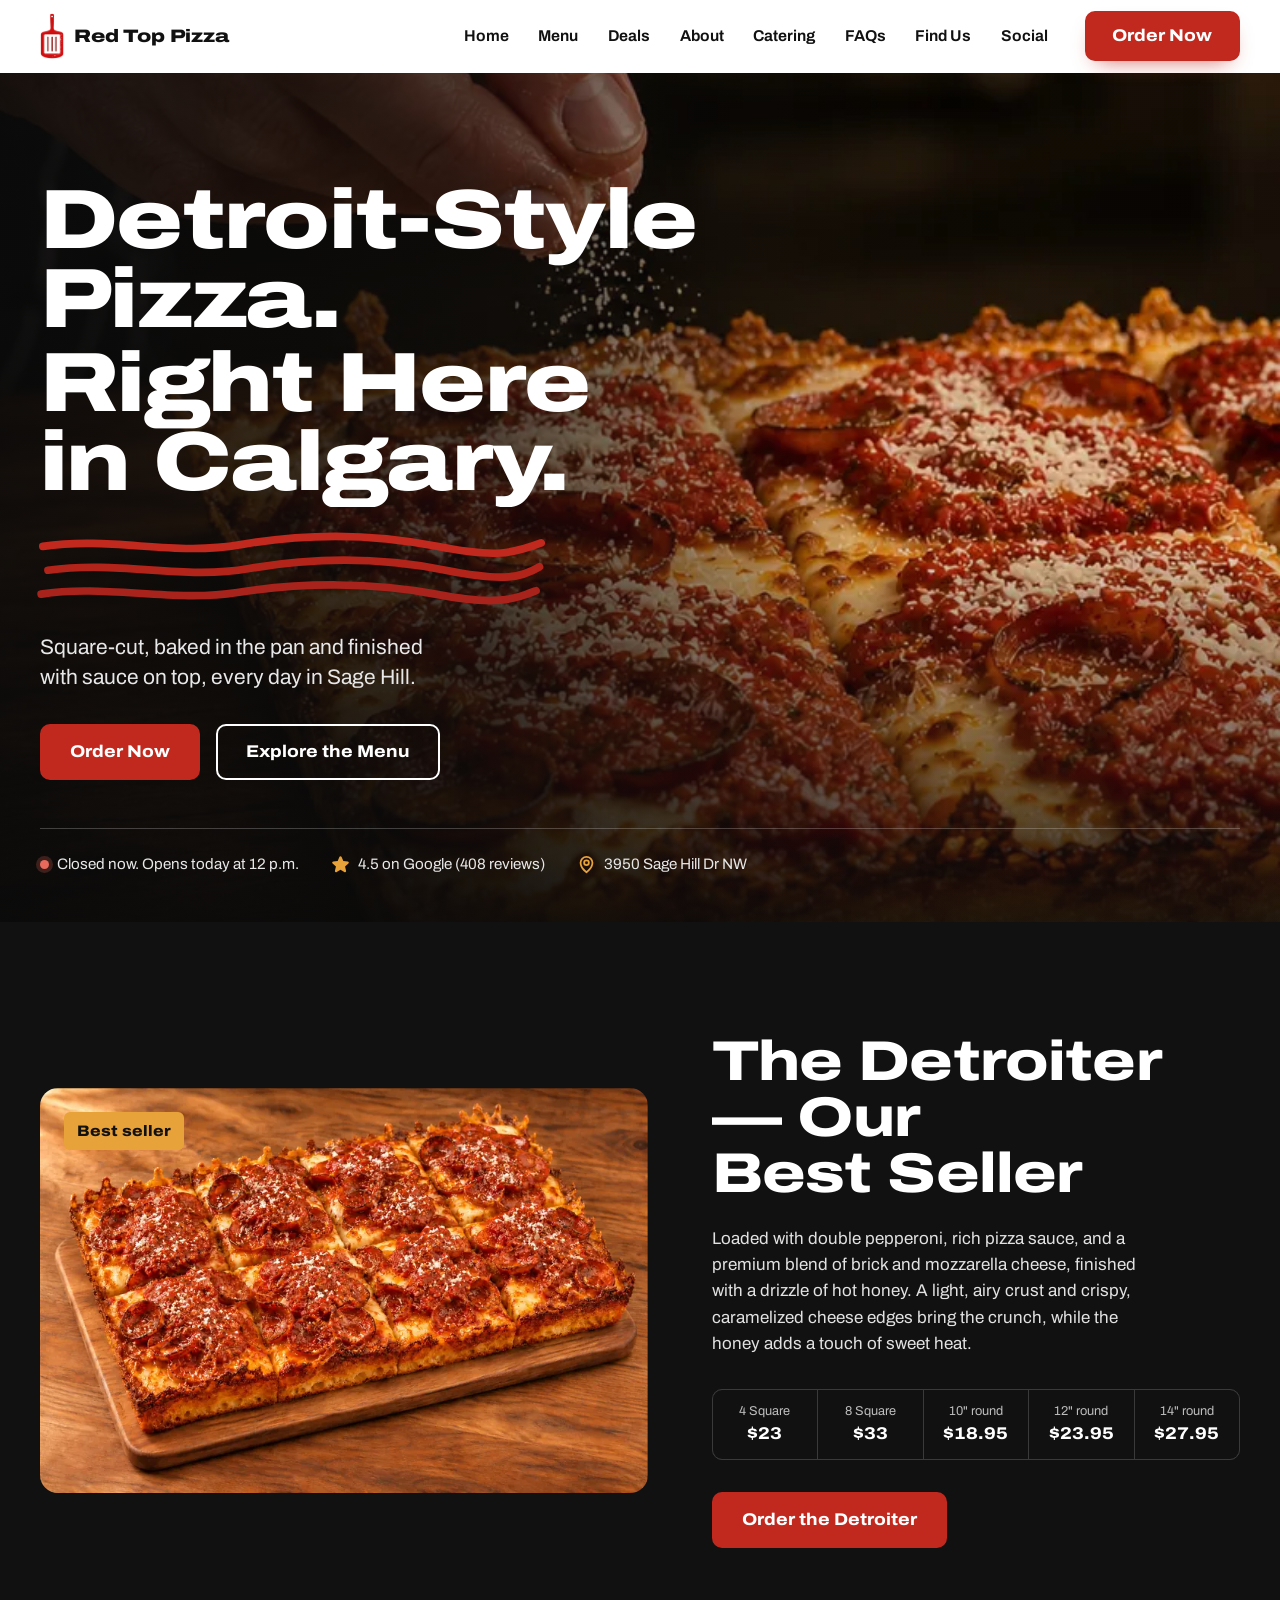
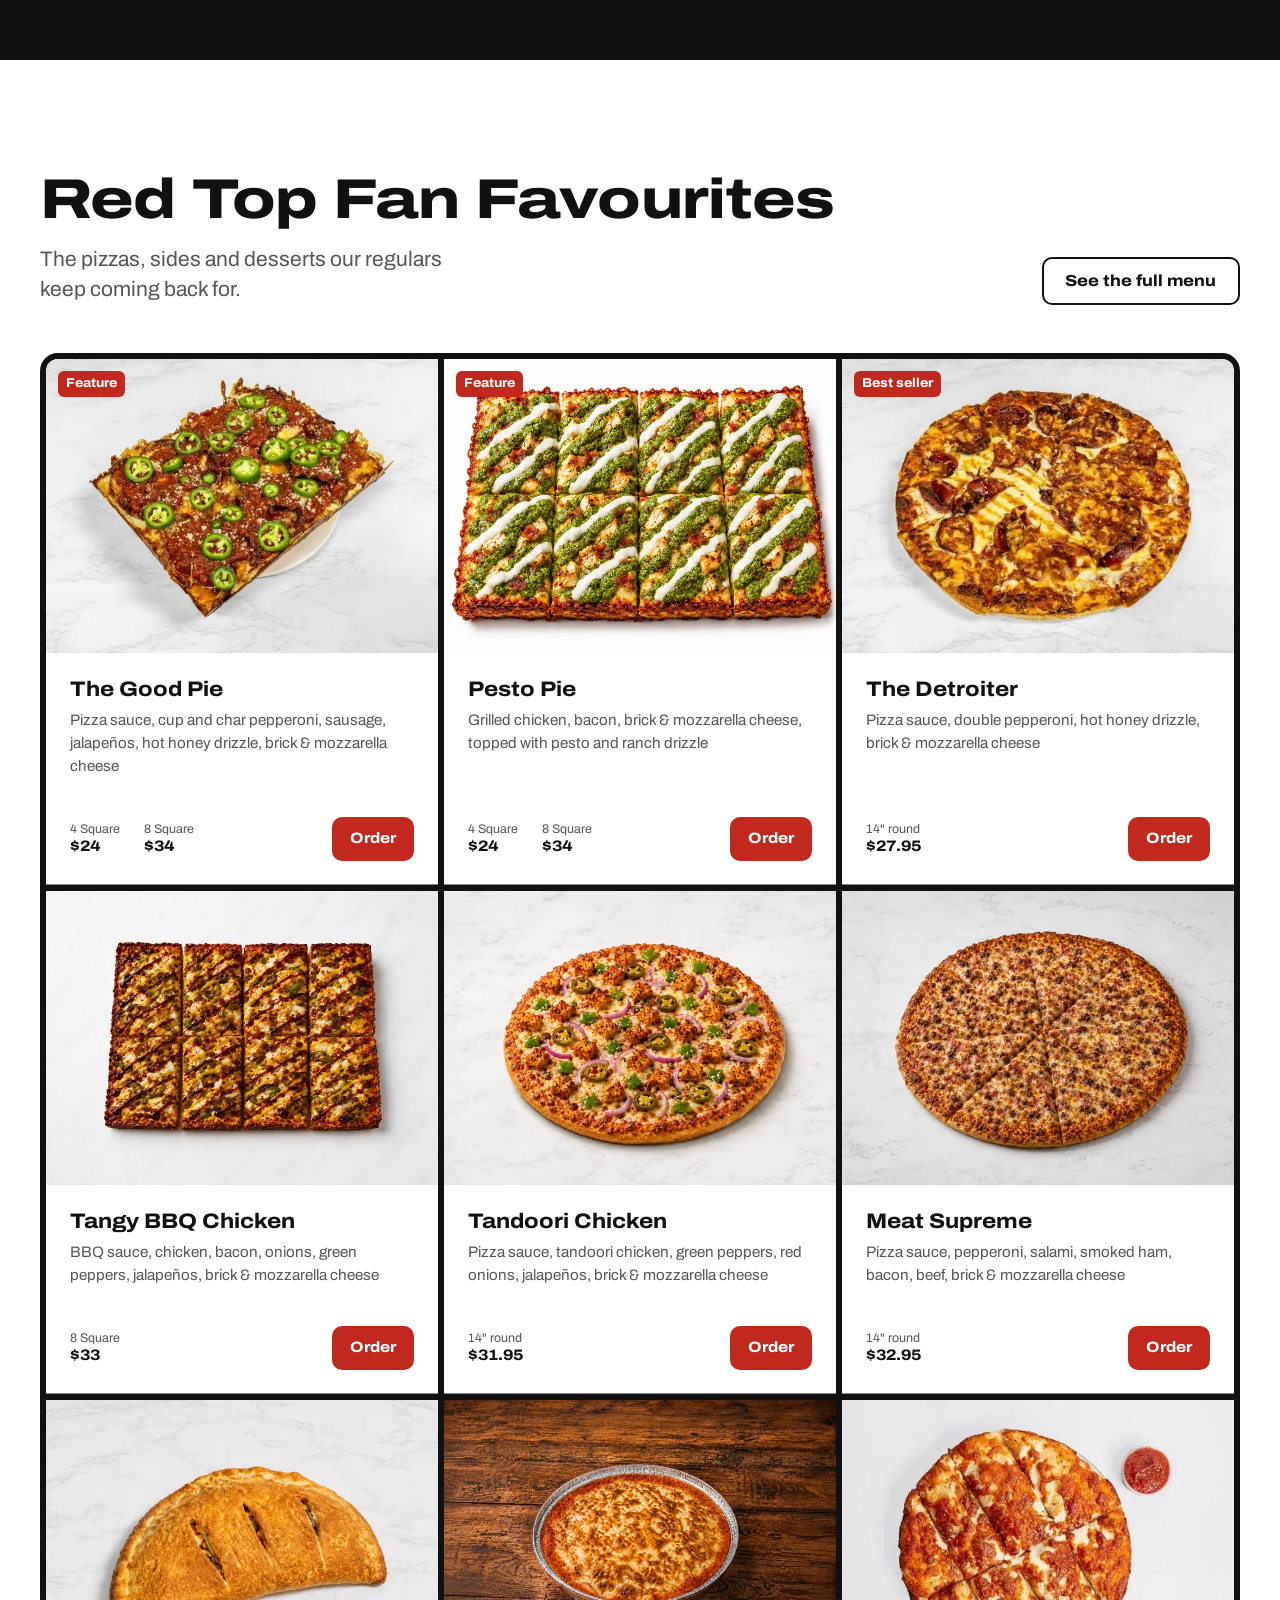
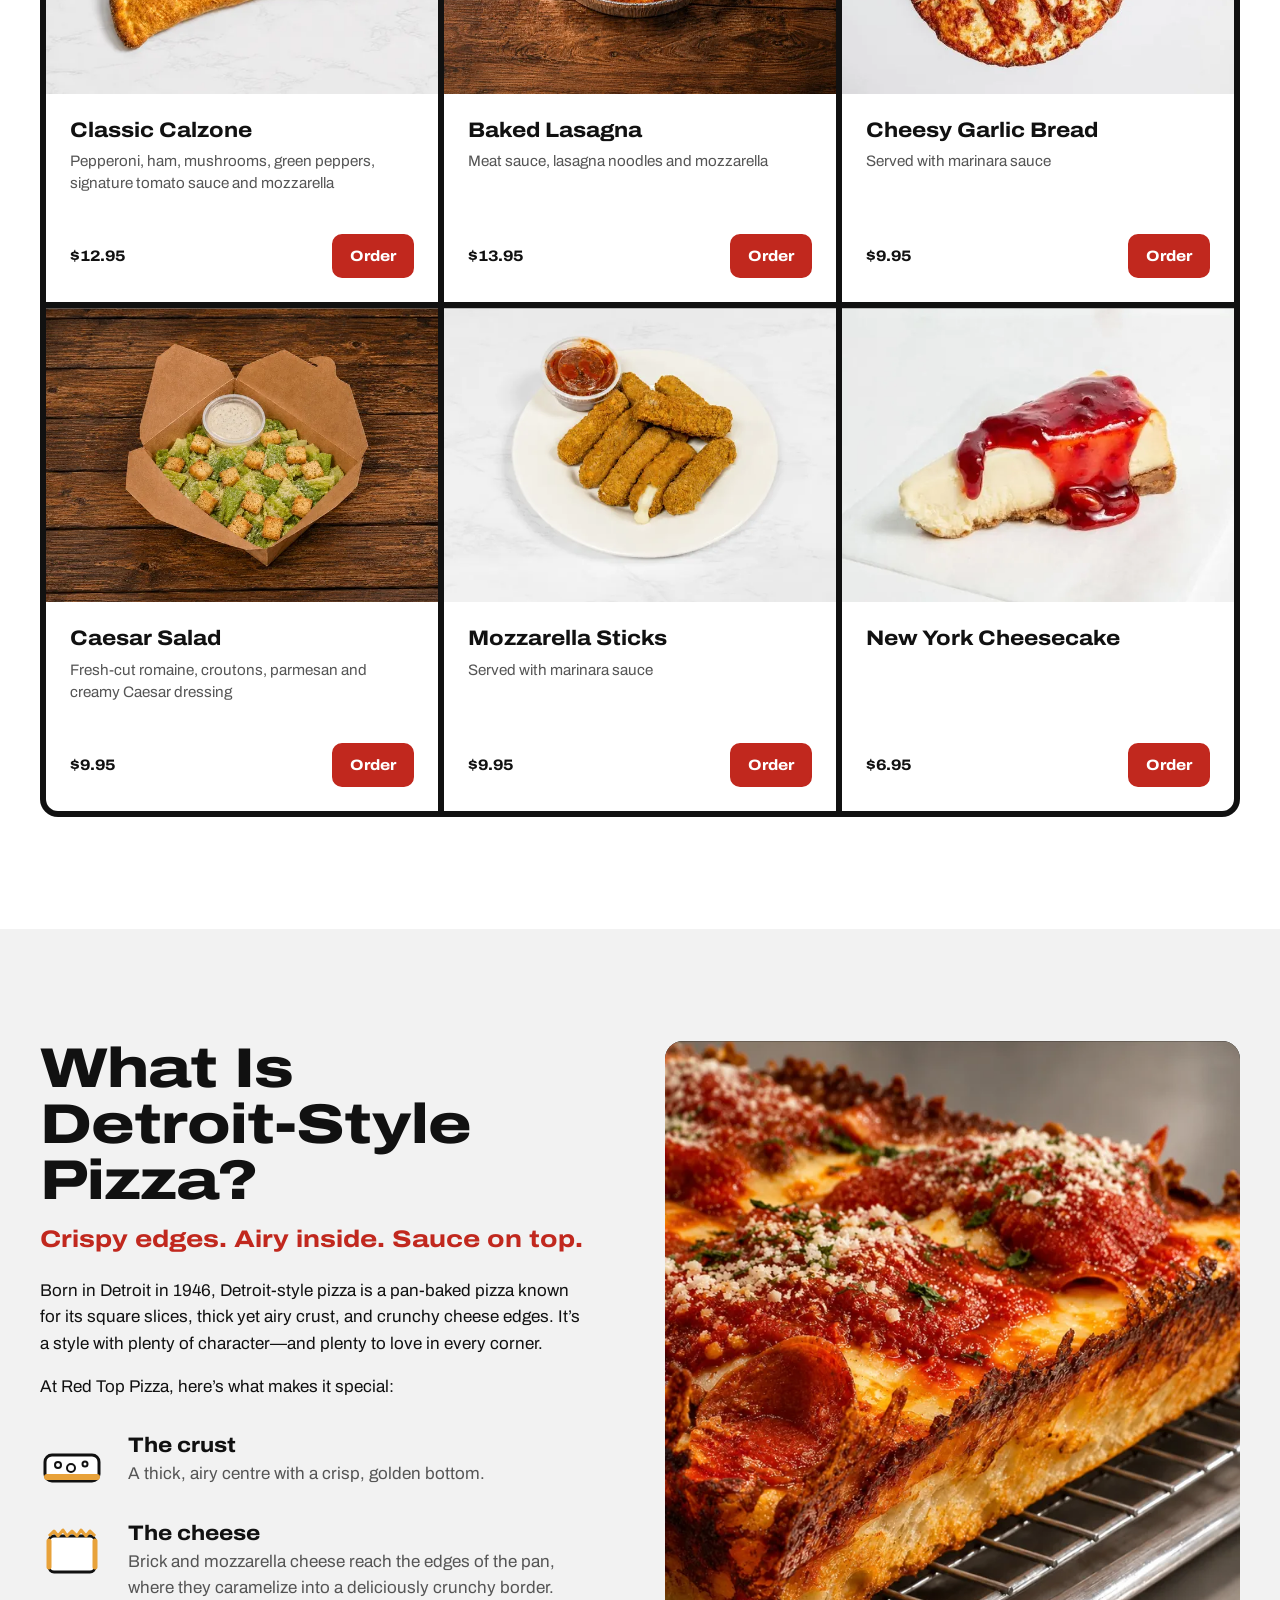
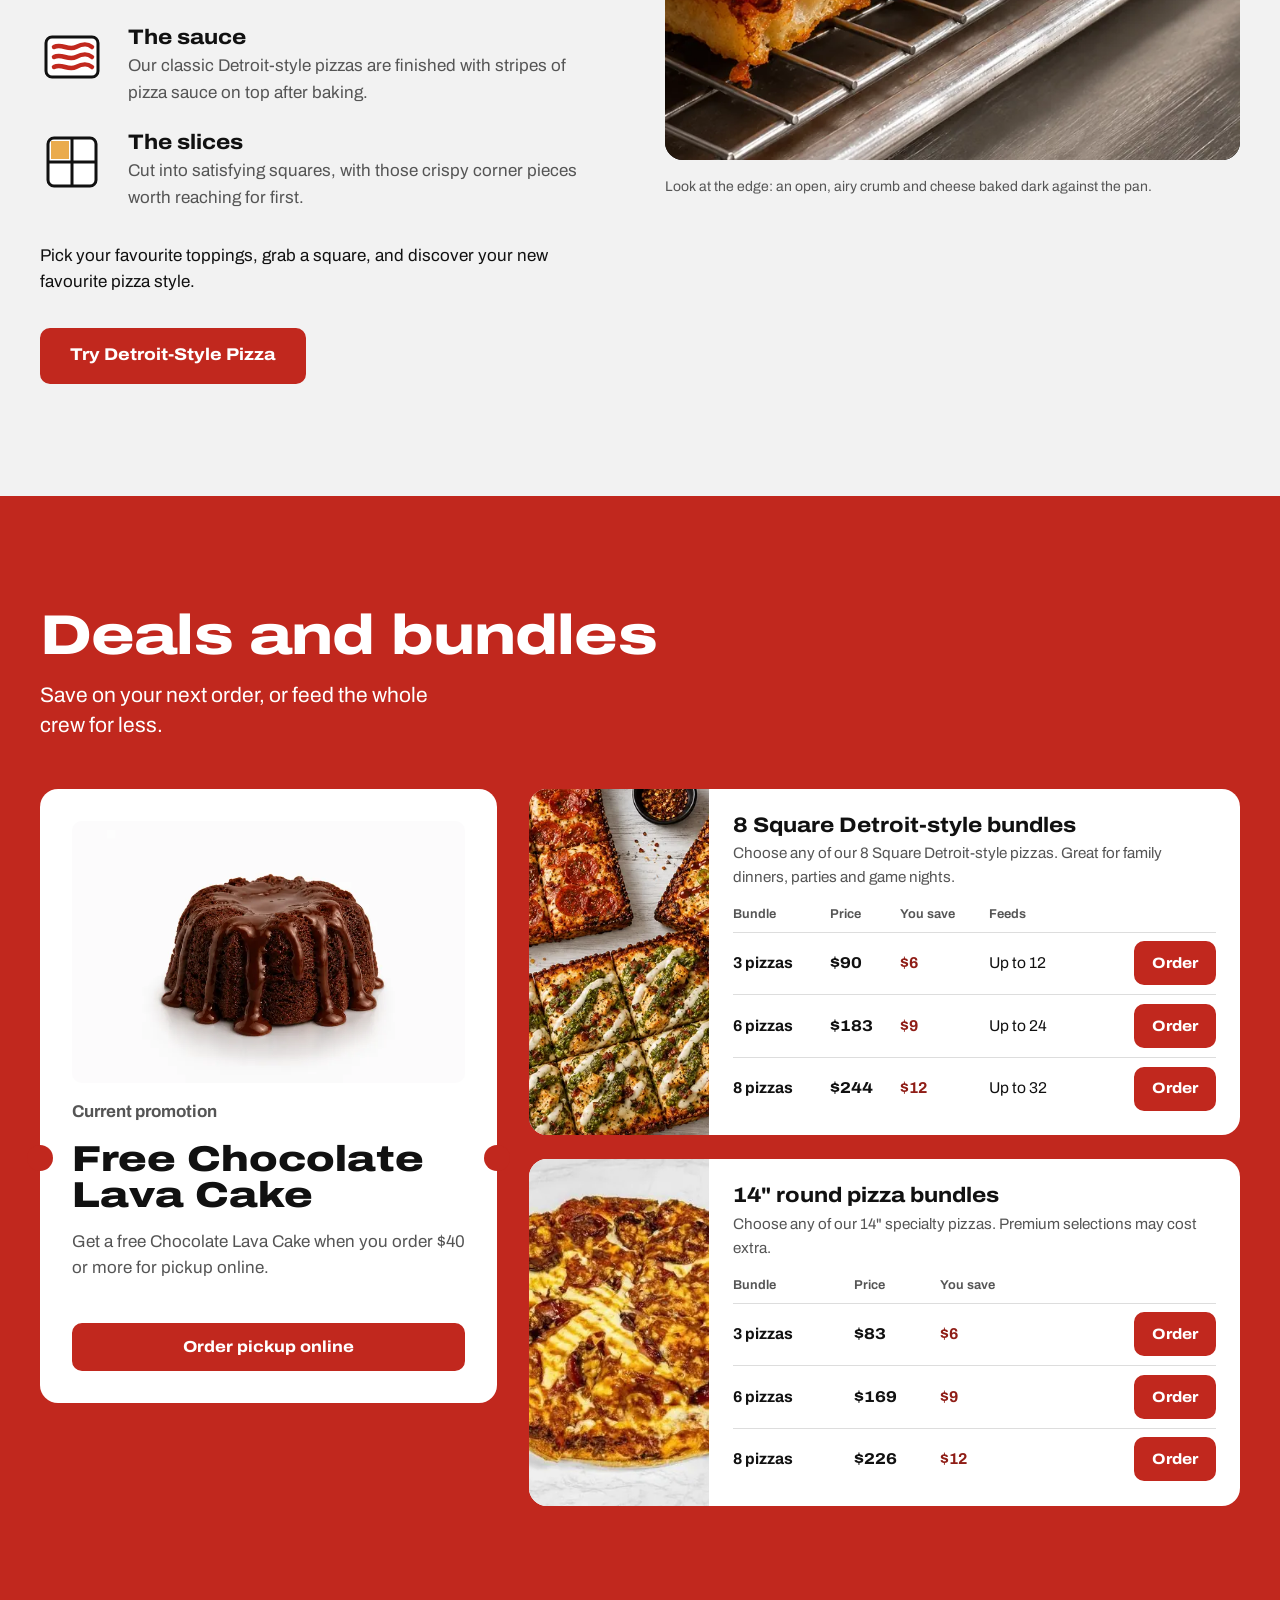
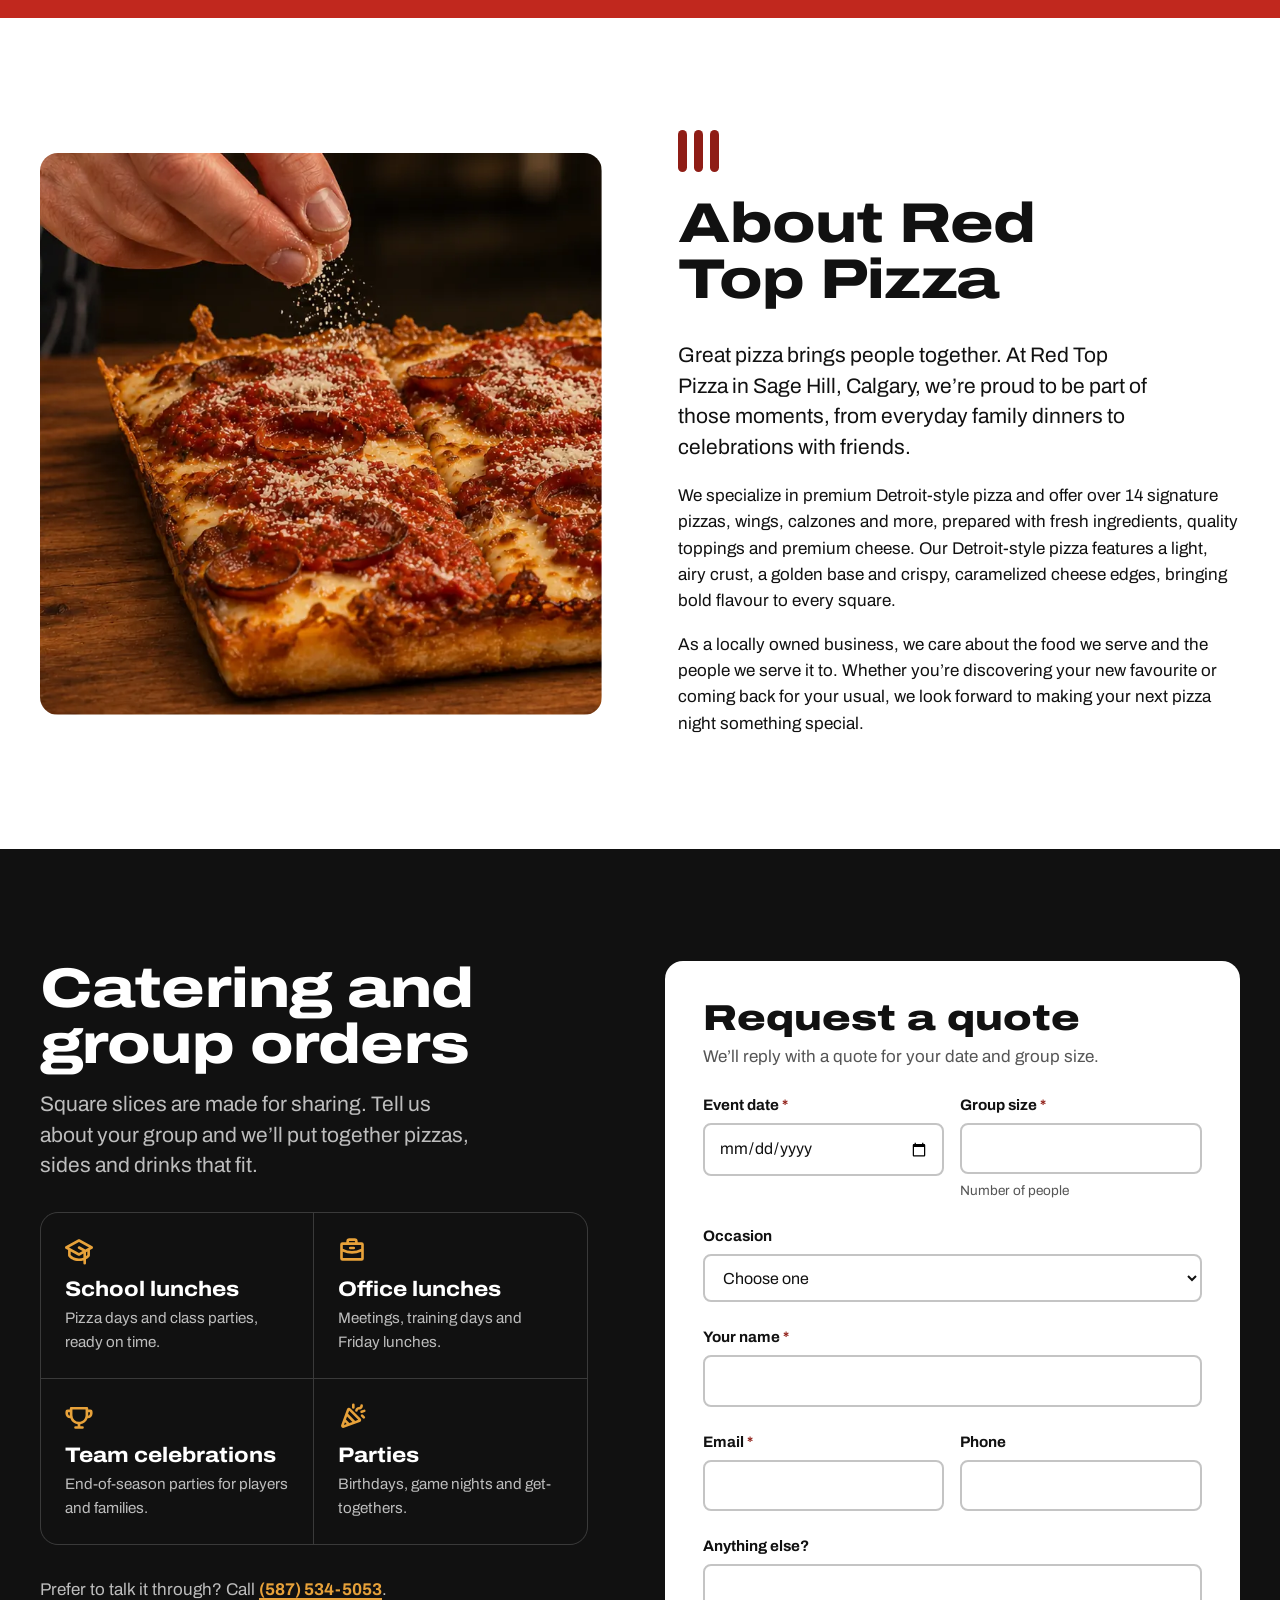
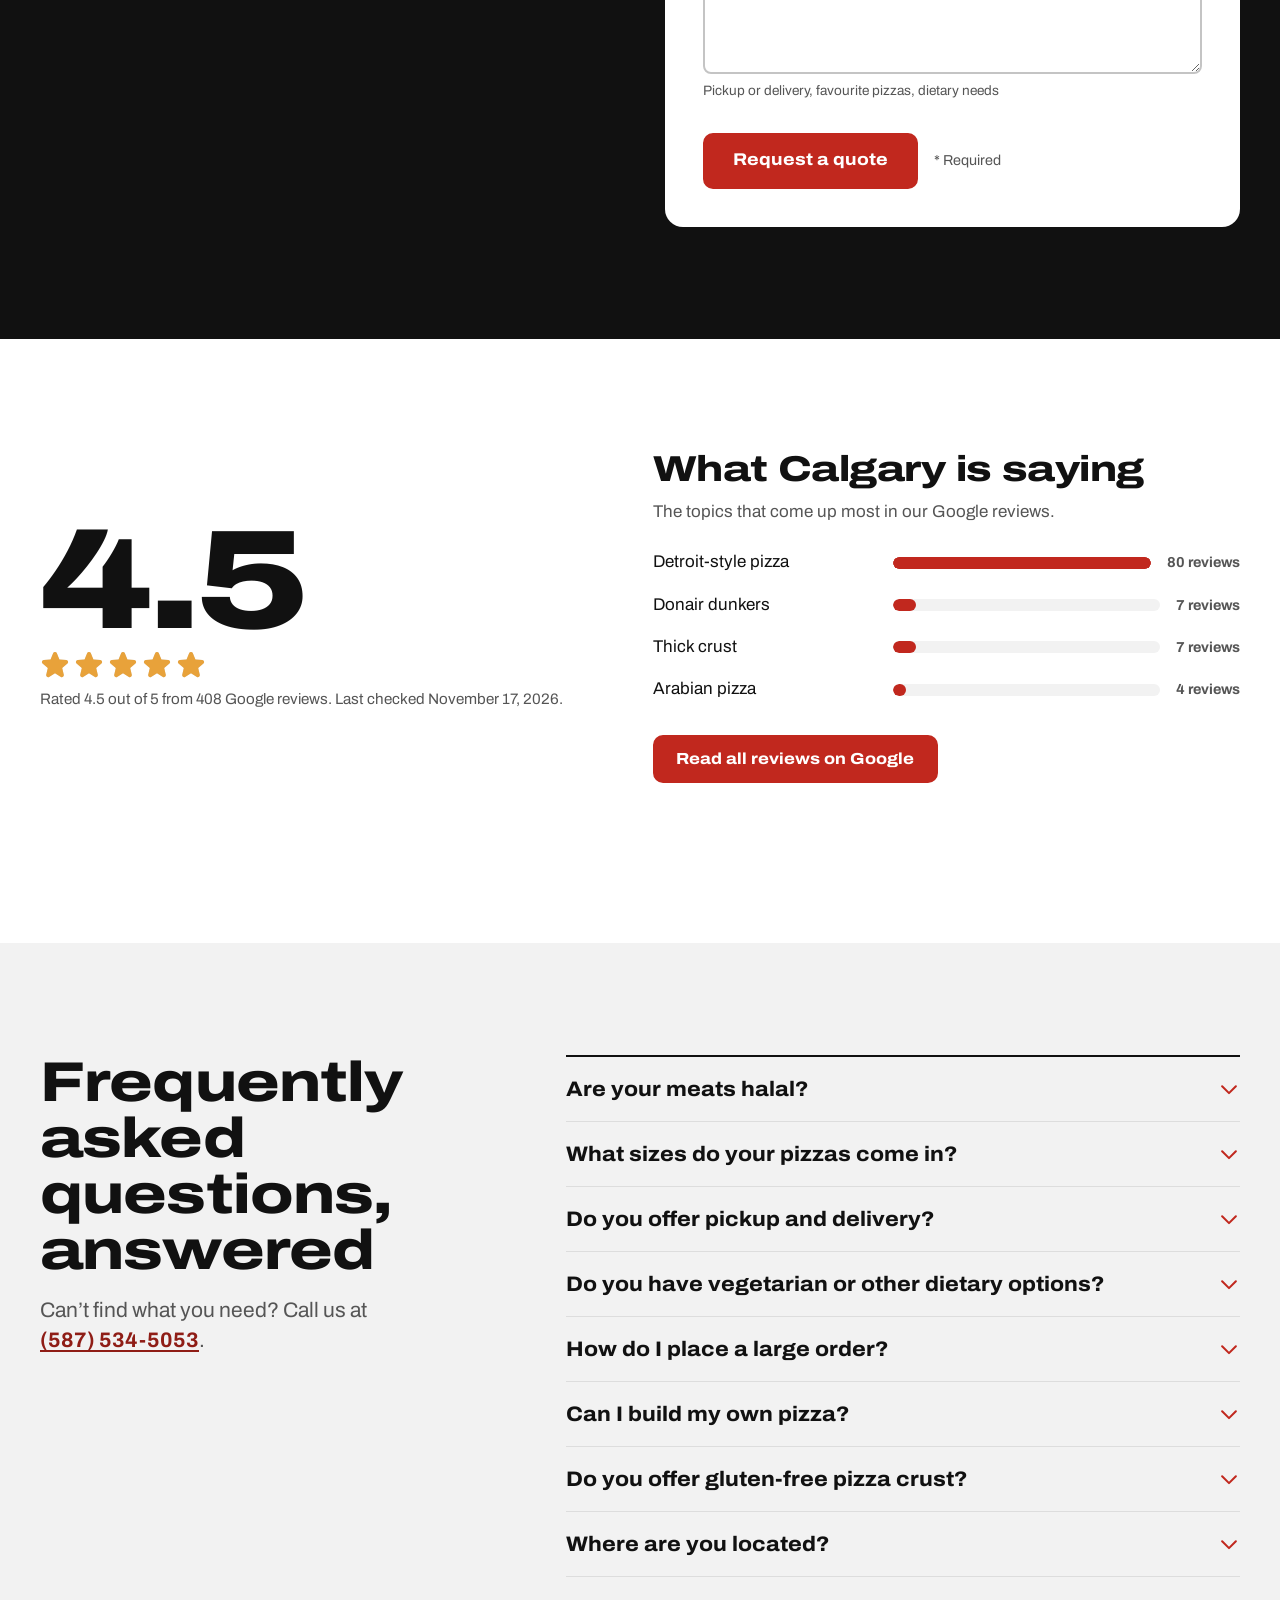
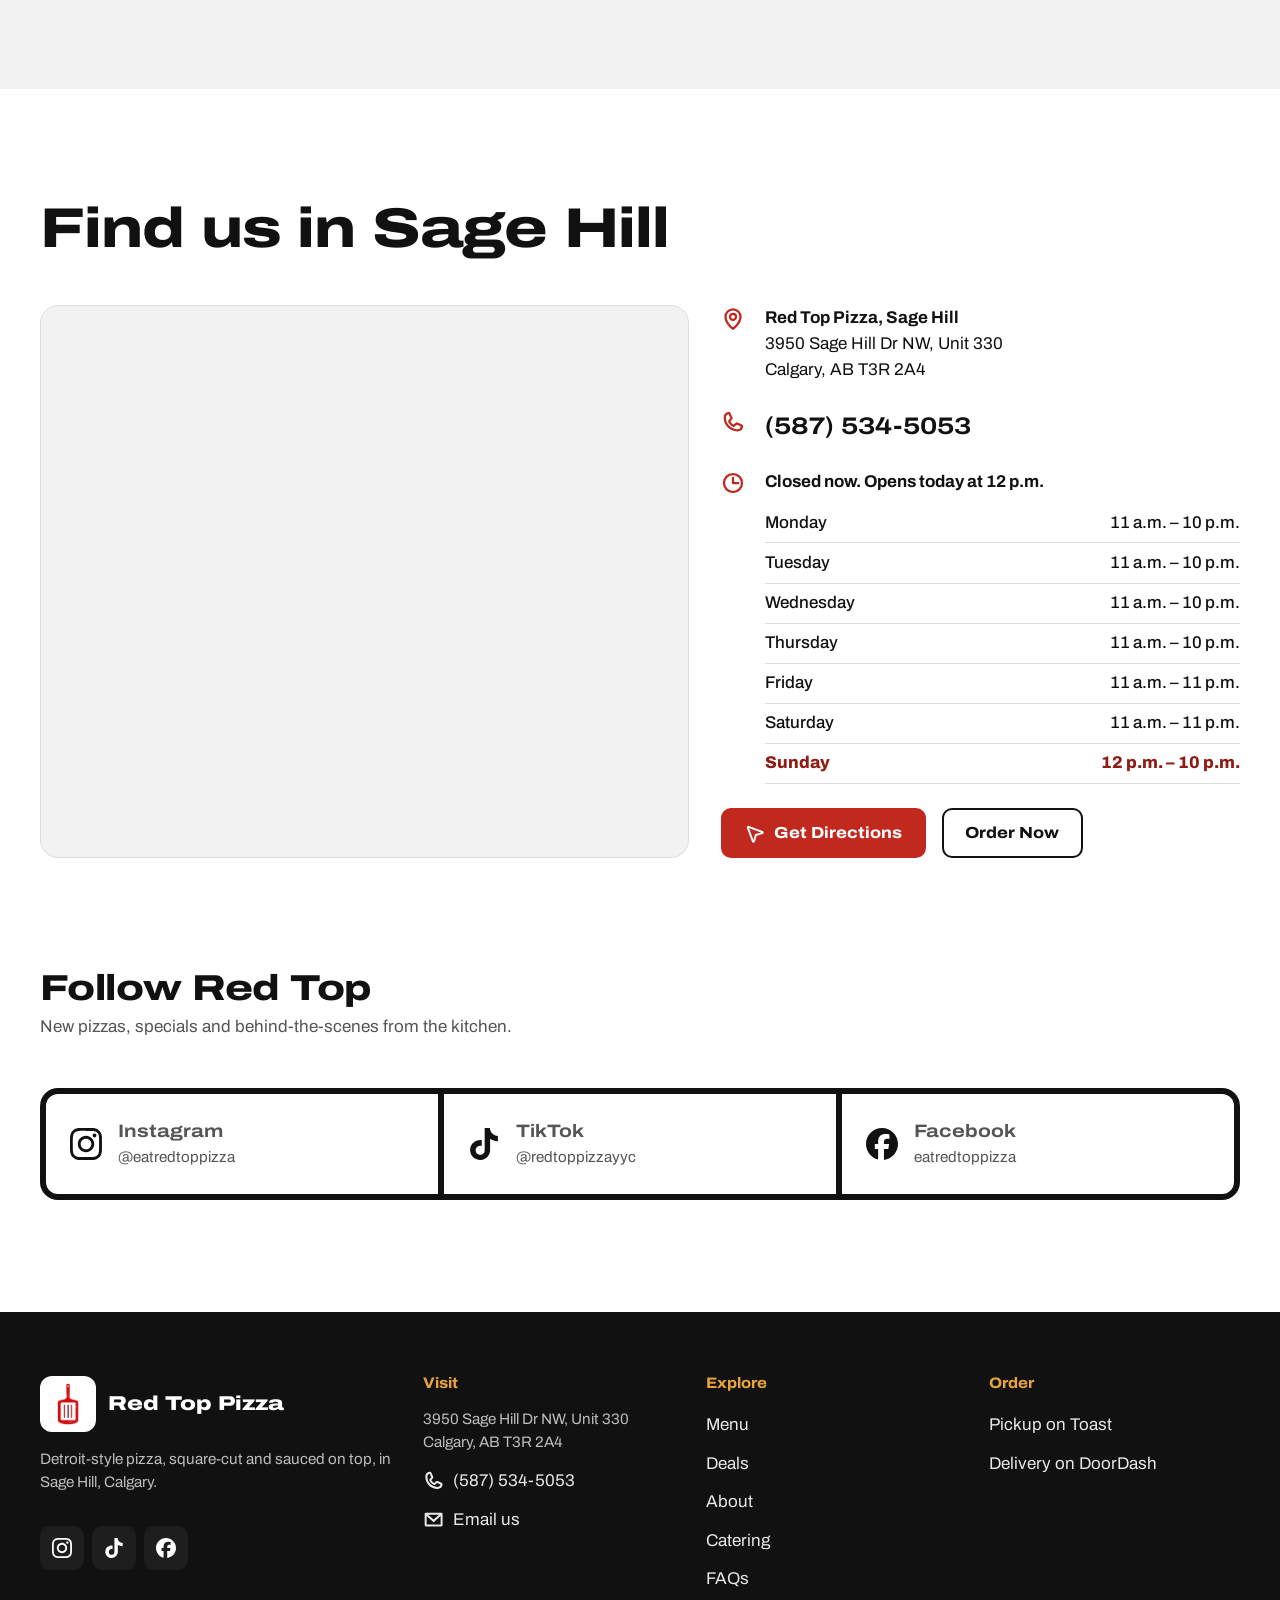
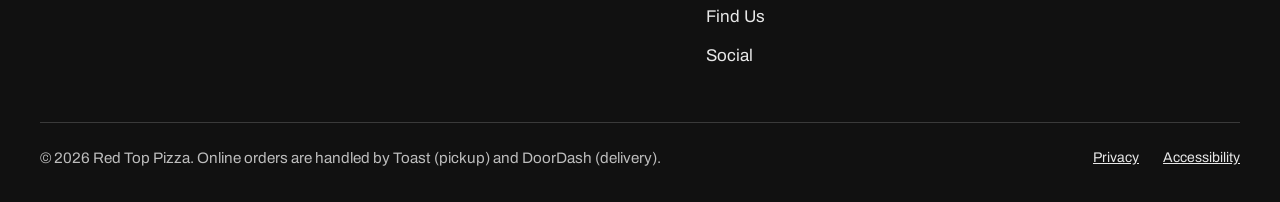
==== commit 6d97f86c: "Replace 10% deal with free Chocolate Lava Cake on $40+ The current deal now comes from one setting i" ====
--- a/site/index.html
+++ b/site/index.html
@@ -19,7 +19,7 @@
   <link rel="preconnect" href="https://fonts.gstatic.com" crossorigin>
   <link rel="stylesheet" href="https://fonts.googleapis.com/css2?family=Archivo:wdth,wght@62..125,100..900&display=swap">
   <link rel="preload" as="image" href="assets/img/hero-1400.webp" imagesrcset="assets/img/hero-900.webp 900w, assets/img/hero-1400.webp 1400w, assets/img/hero-2000.webp 1983w" imagesizes="100vw" media="(min-width: 761px)">
-  <link rel="stylesheet" href="assets/css/styles.css?v=9">
+  <link rel="stylesheet" href="assets/css/styles.css?v=10">
   <script>document.documentElement.classList.add("js");</script>
   <script type="application/ld+json">
   {
@@ -229,11 +229,12 @@
         </div>
         <div class="deals-grid">
           <div class="ticket" data-promo data-reveal="rise">
+            <img class="ticket-photo" data-promo-img src="assets/img/menu/lava-cake.webp" alt="Chocolate Lava Cake" width="720" height="480" loading="lazy">
             <p class="muted" style="margin:0;font-weight:700">Current promotion</p>
-            <h3 data-promo-title>10% off your entire order</h3>
-            <p class="muted" data-promo-detail>Enter code SAVE10 at checkout when you order pickup online.</p>
-            <div class="ticket-code">
-              <strong data-promo-code>SAVE10</strong>
+            <h3 data-promo-title>Free Chocolate Lava Cake</h3>
+            <p class="muted" data-promo-detail>Get a free Chocolate Lava Cake when you order $40 or more for pickup online.</p>
+            <div class="ticket-code" data-promo-code-row hidden>
+              <strong data-promo-code></strong>
               <button class="copy-btn" type="button" data-copy-code>
                 <svg class="icon" aria-hidden="true"><use href="assets/img/icons.svg#copy"></use></svg>
                 <span>Copy code</span>
@@ -547,7 +548,7 @@
     <div class="order-options">
       <a class="order-option" href="https://order.toasttab.com/online/red-top-pizza-detroit-style-3950-sage-hill-drive-nw" data-pickup-link>
         <span class="icon-box"><svg class="icon" aria-hidden="true"><use href="assets/img/icons.svg#storefront"></use></svg></span>
-        <span><strong>Pickup</strong><span class="small">Order on Toast and collect at Sage Hill. Use code SAVE10 for 10% off.</span></span>
+        <span><strong>Pickup</strong><span class="small">Order on Toast and collect at Sage Hill.<span data-promo-short> Free Chocolate Lava Cake on orders of $40+.</span></span></span>
       </a>
       <a class="order-option" href="https://order.online/store/red-top-pizza---detroit-style-calgary-29682488/?hideModal=true" data-delivery-link>
         <span class="icon-box"><svg class="icon" aria-hidden="true"><use href="assets/img/icons.svg#moped"></use></svg></span>
@@ -560,7 +561,7 @@
     </div>
   </dialog>
 
-  <script src="assets/js/data.js?v=3" defer></script>
-  <script src="assets/js/main.js?v=7" defer></script>
+  <script src="assets/js/data.js?v=4" defer></script>
+  <script src="assets/js/main.js?v=8" defer></script>
 </body>
 </html>
--- a/site/assets/css/styles.css
+++ b/site/assets/css/styles.css
@@ -434,6 +434,9 @@
 .ticket::before { left: -13px; }
 .ticket::after { right: -13px; }
 .ticket h3 { font-size: var(--step-3); font-stretch: 125%; font-weight: 850; line-height: 1; }
+.ticket[hidden], .ticket [hidden] { display: none; }
+.ticket-photo { width: 100%; aspect-ratio: 3 / 2; object-fit: cover; border-radius: var(--r-control); }
+.deals-grid:has(> .ticket[hidden]) { grid-template-columns: 1fr; }
 .ticket-code {
   display: flex; align-items: center; justify-content: space-between; gap: var(--s-2);
   margin-top: var(--s-2); padding: var(--s-2) 0 0;
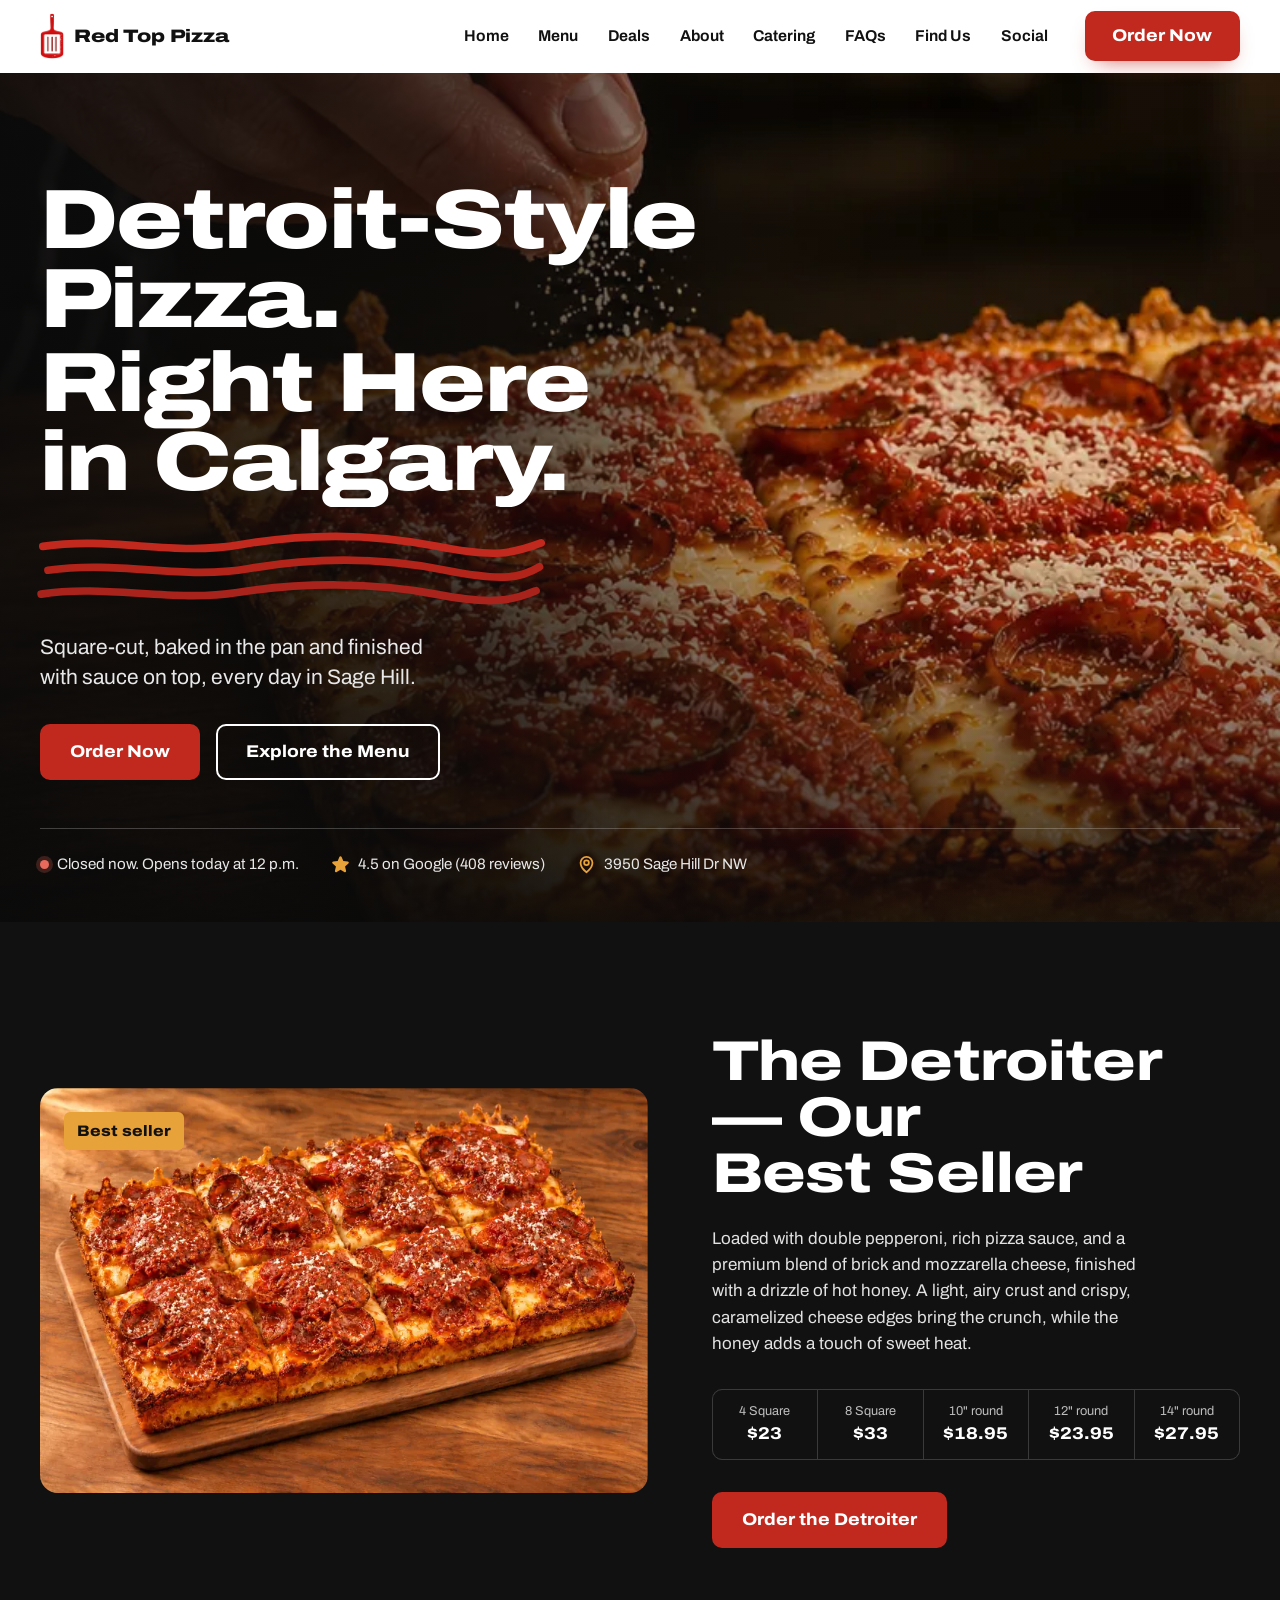
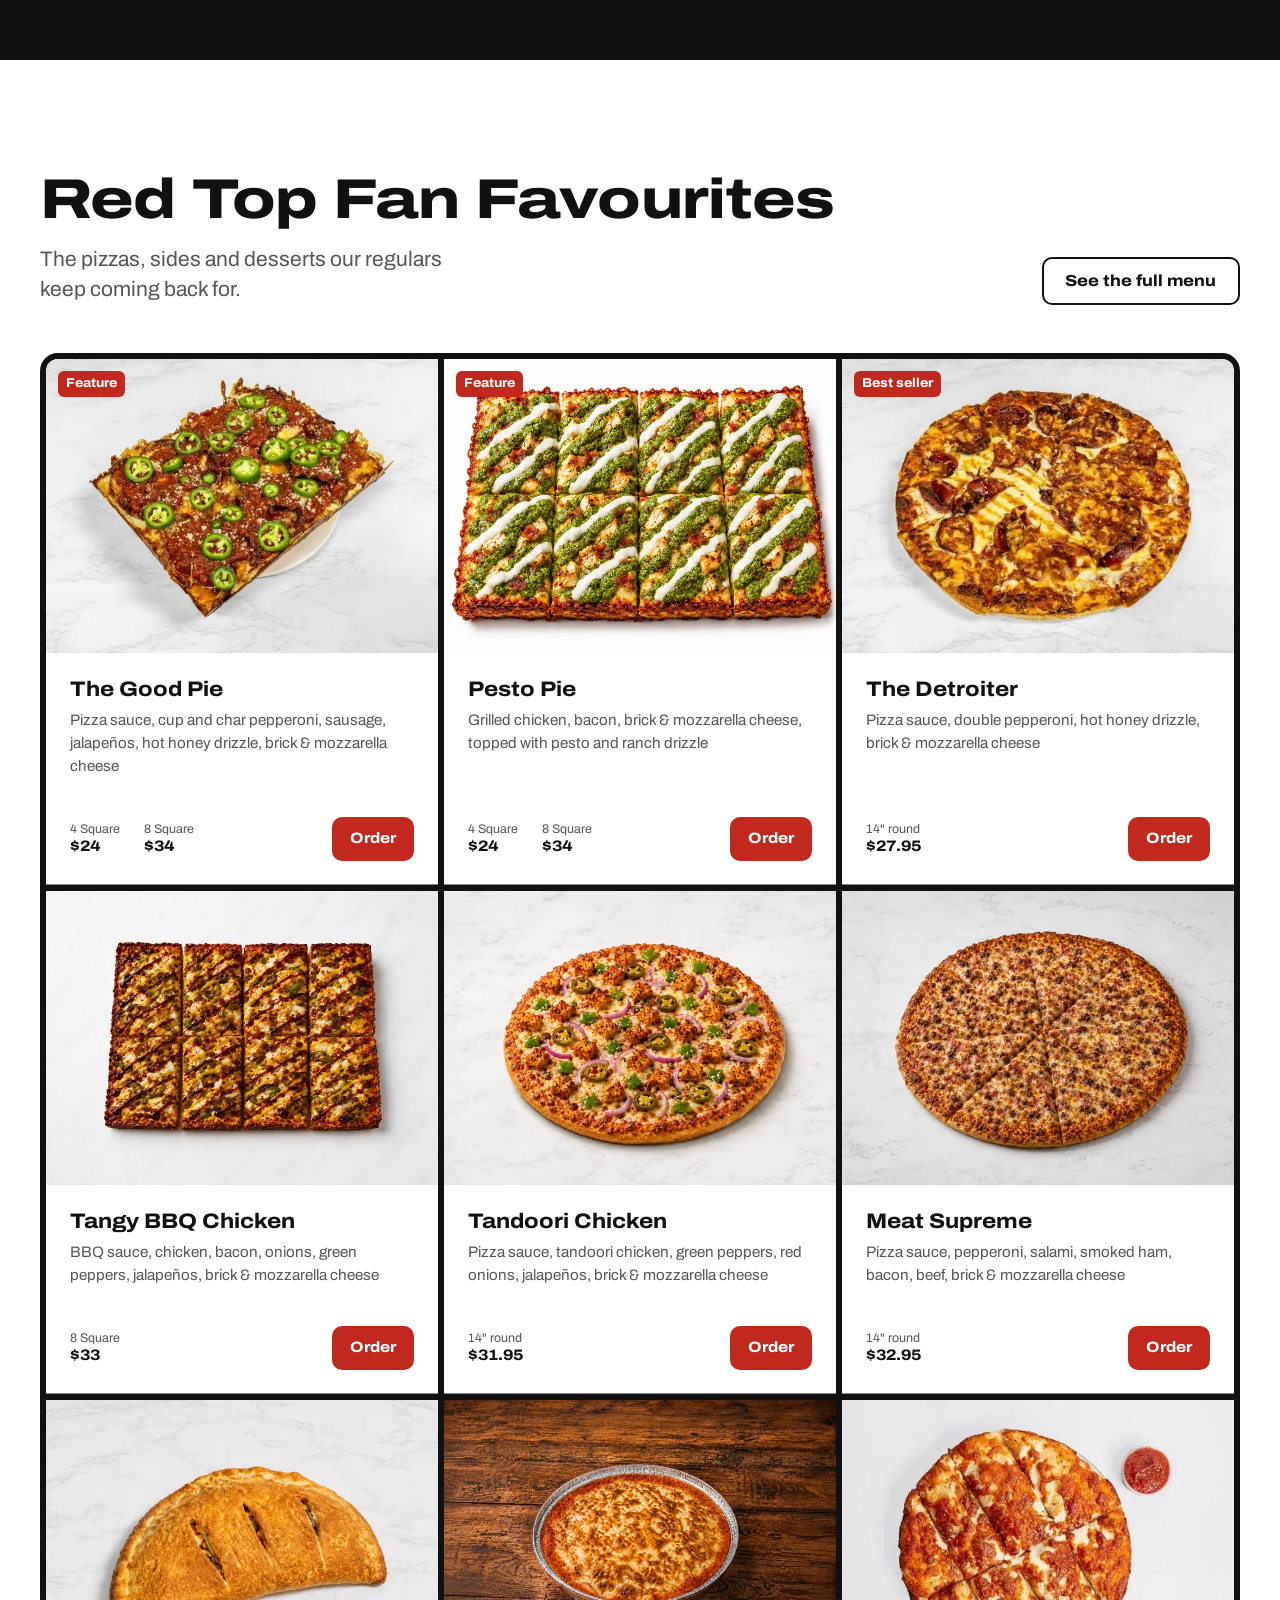
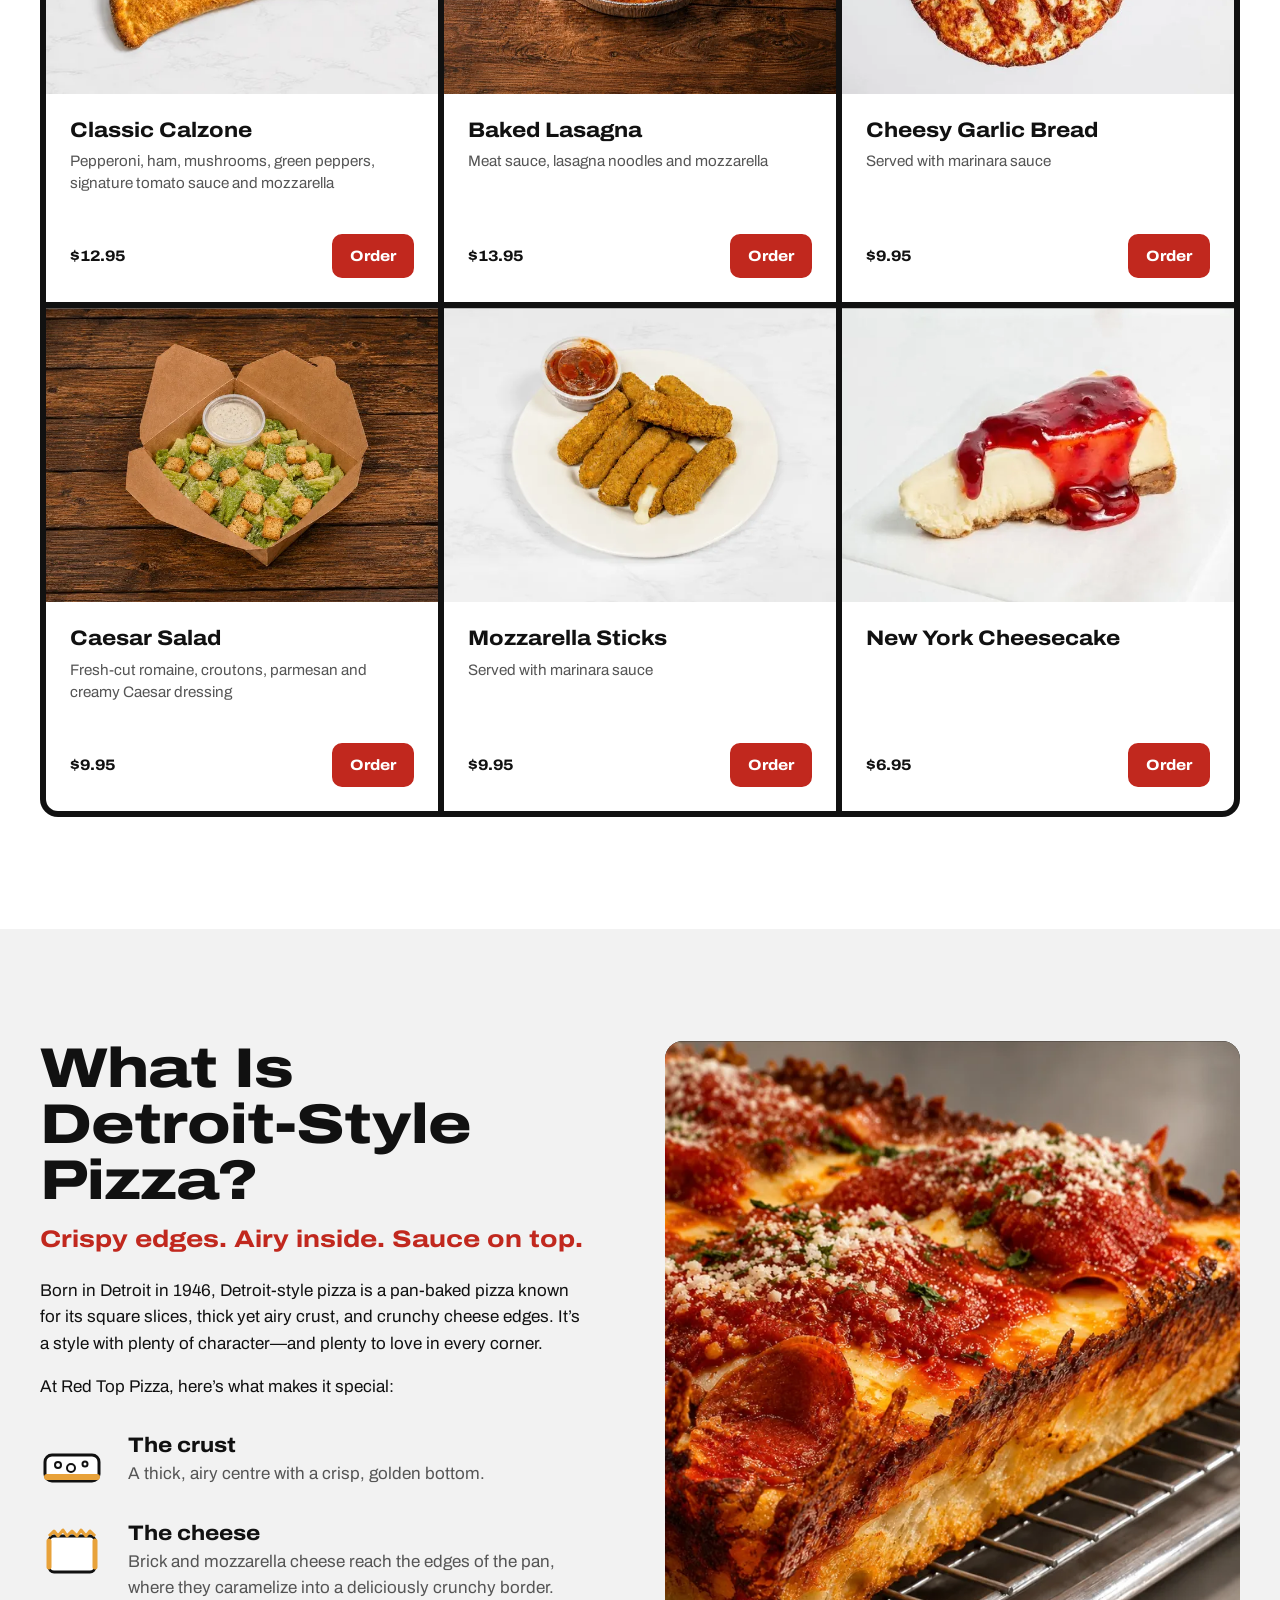
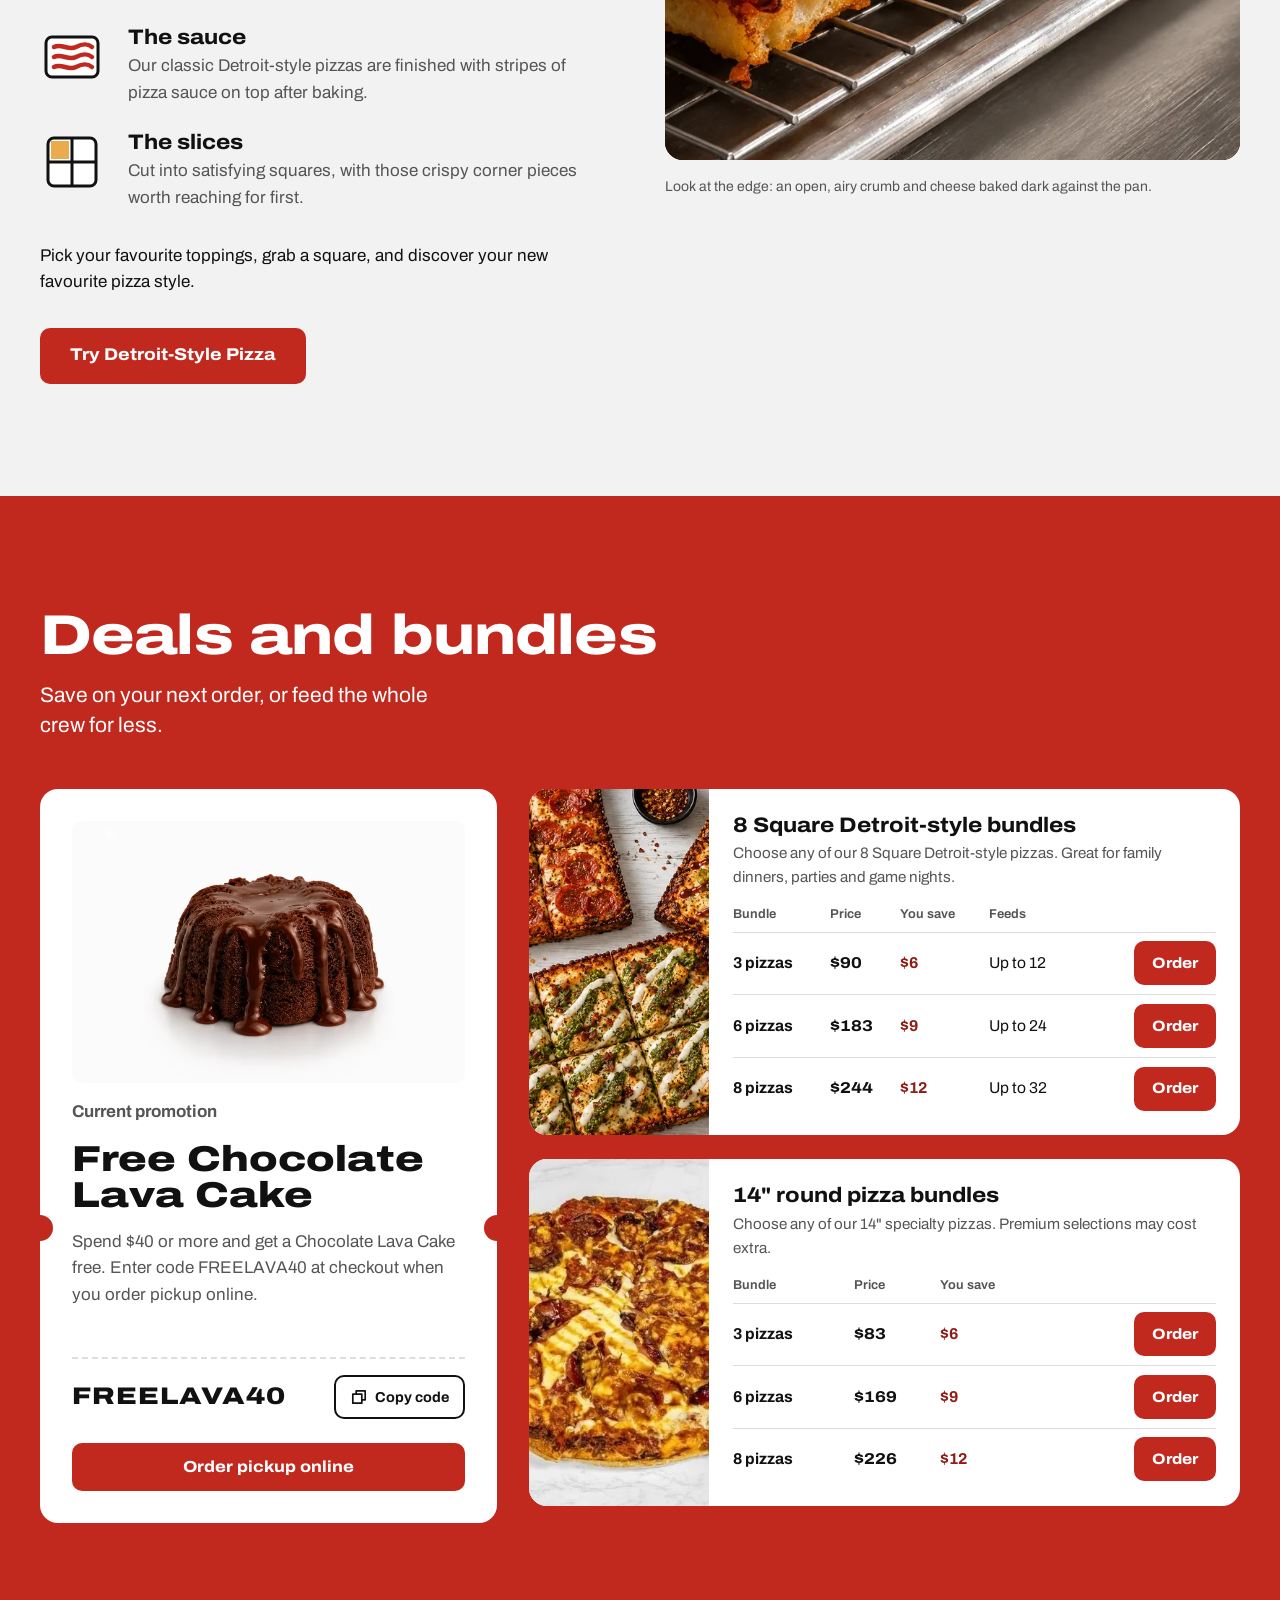
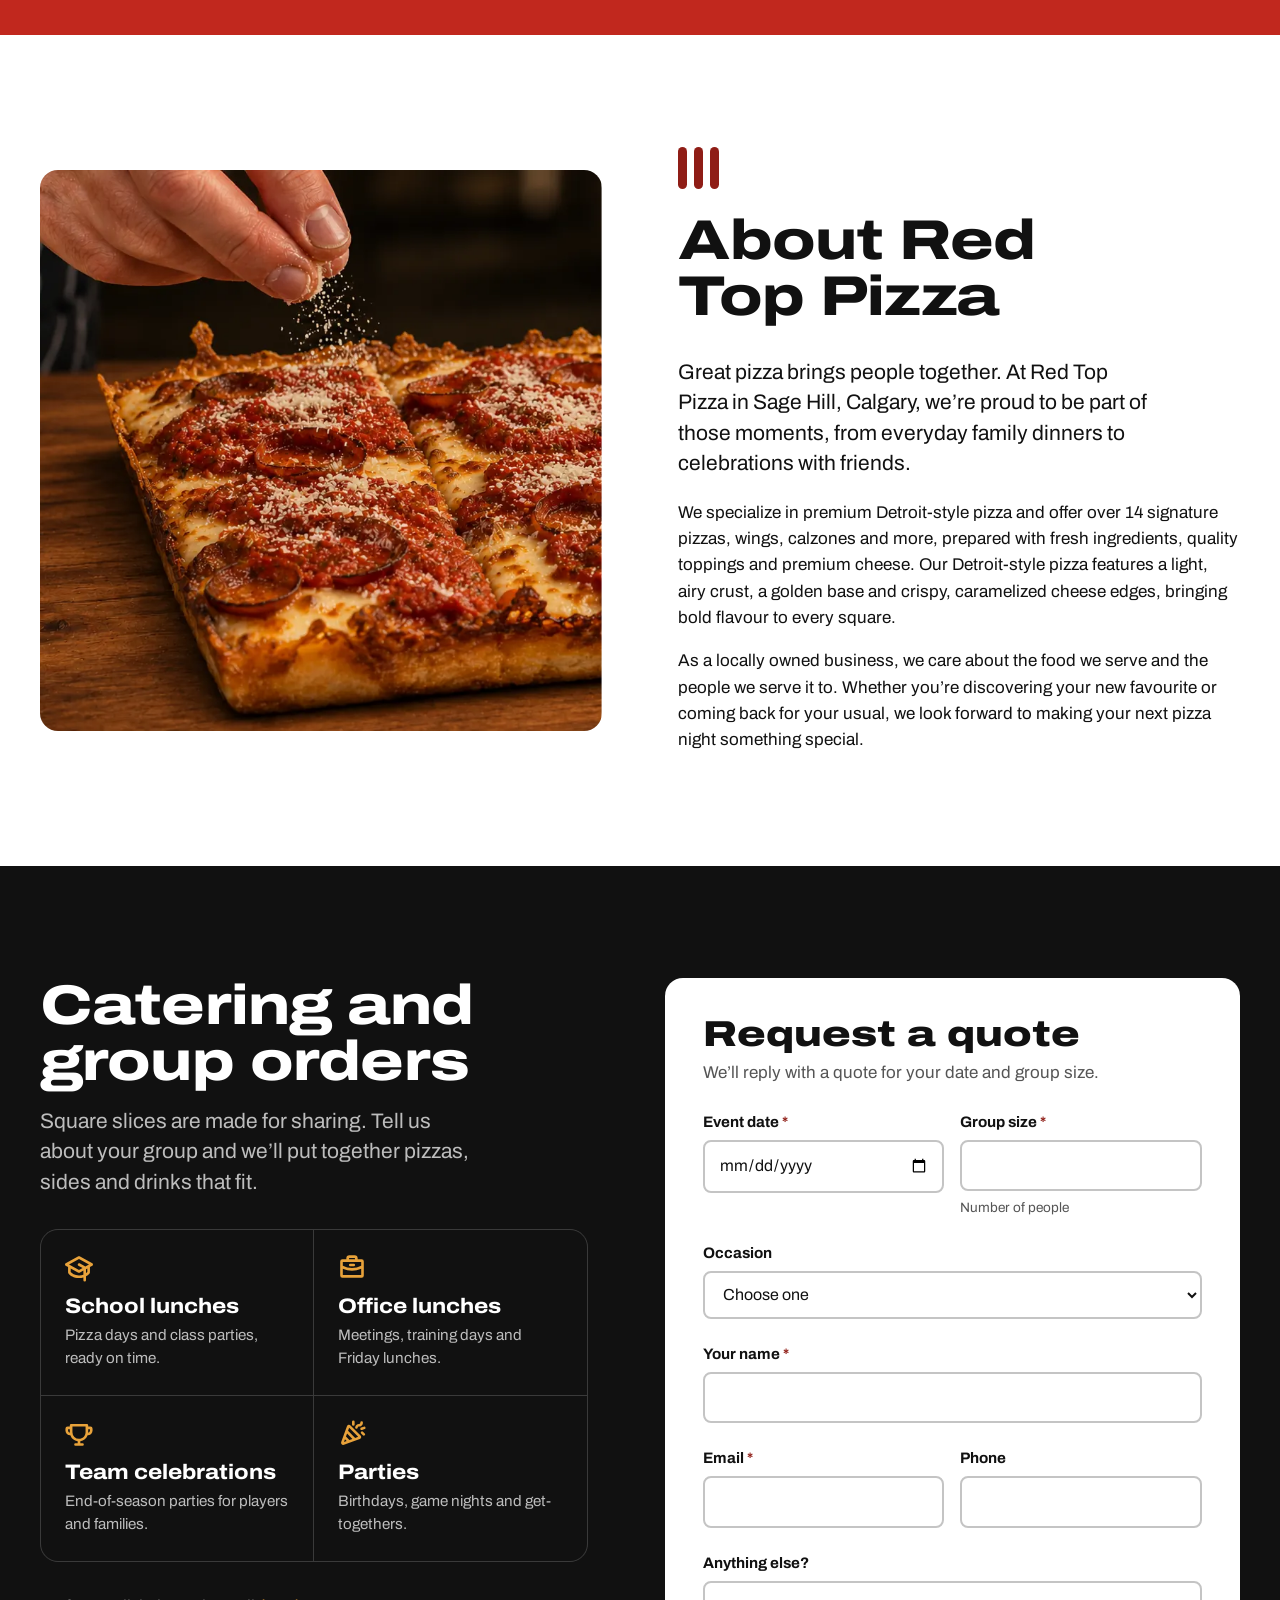
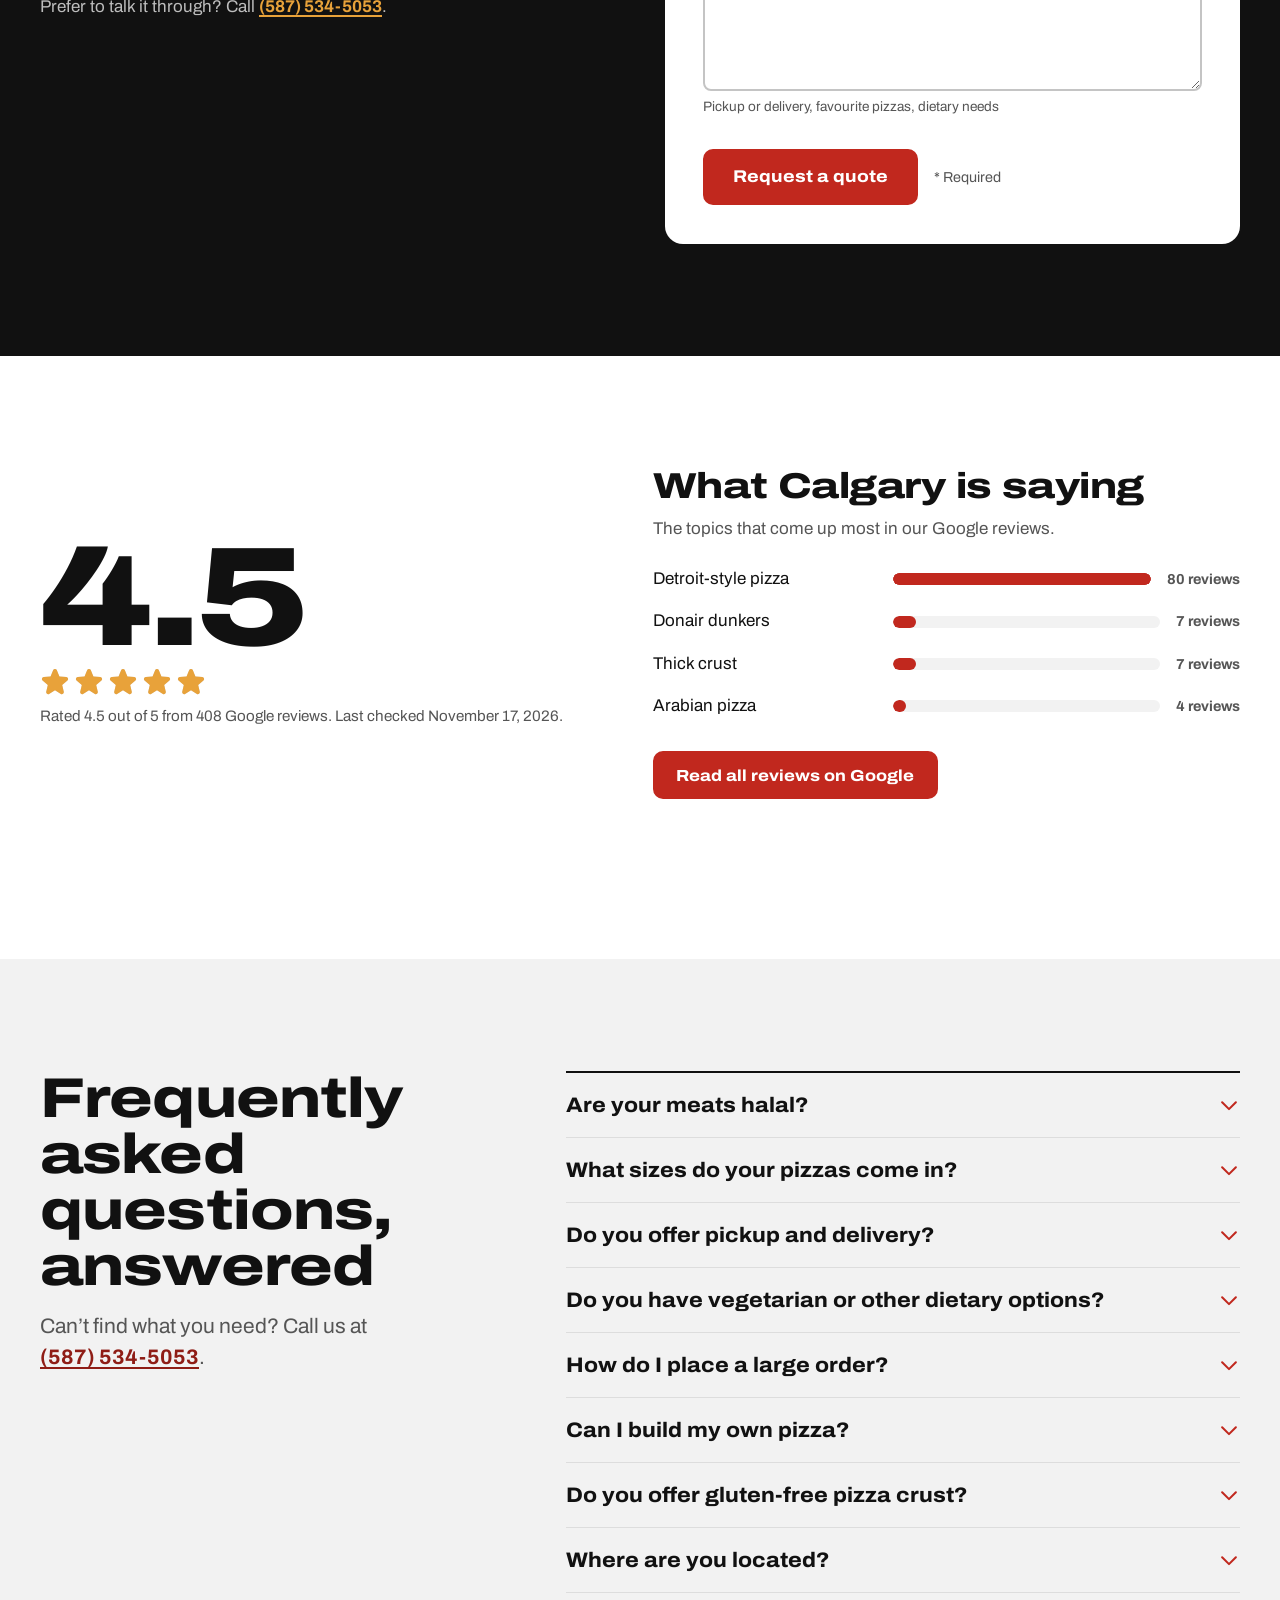
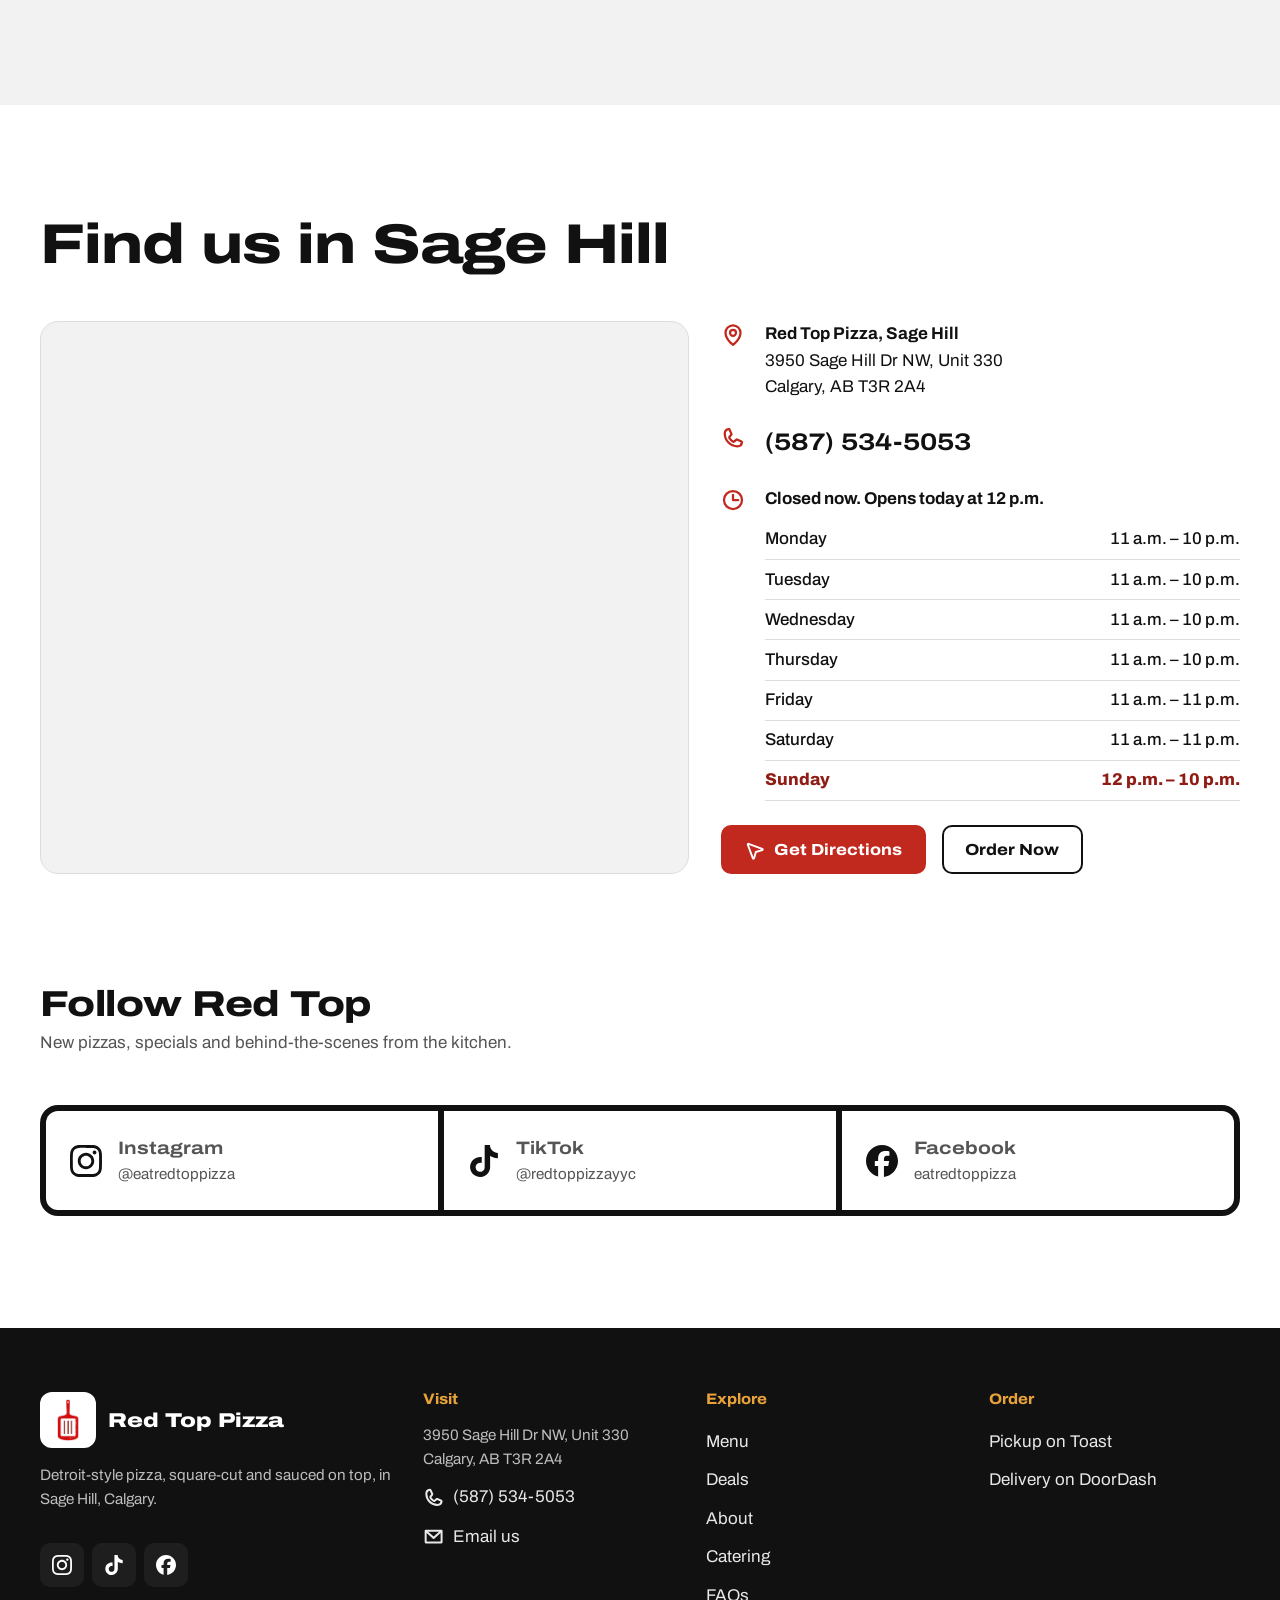
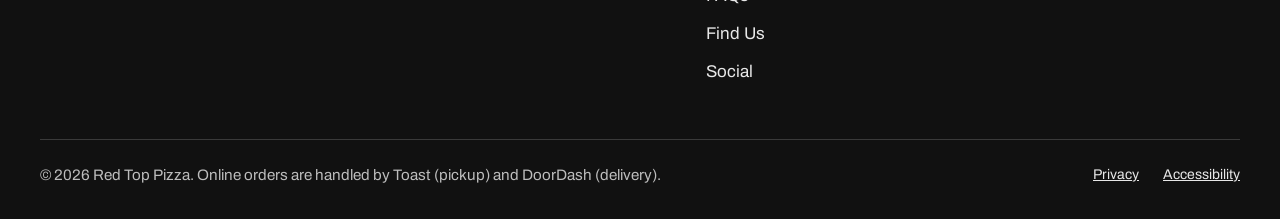
==== commit de2ed77c: "Add FREELAVA40 promo code to the Lava Cake deal Co-Authored-By: Claude Opus 5.5 <noreply@anthropic.c" ====
--- a/site/index.html
+++ b/site/index.html
@@ -561,7 +561,7 @@
     </div>
   </dialog>
 
-  <script src="assets/js/data.js?v=4" defer></script>
+  <script src="assets/js/data.js?v=5" defer></script>
   <script src="assets/js/main.js?v=8" defer></script>
 </body>
 </html>
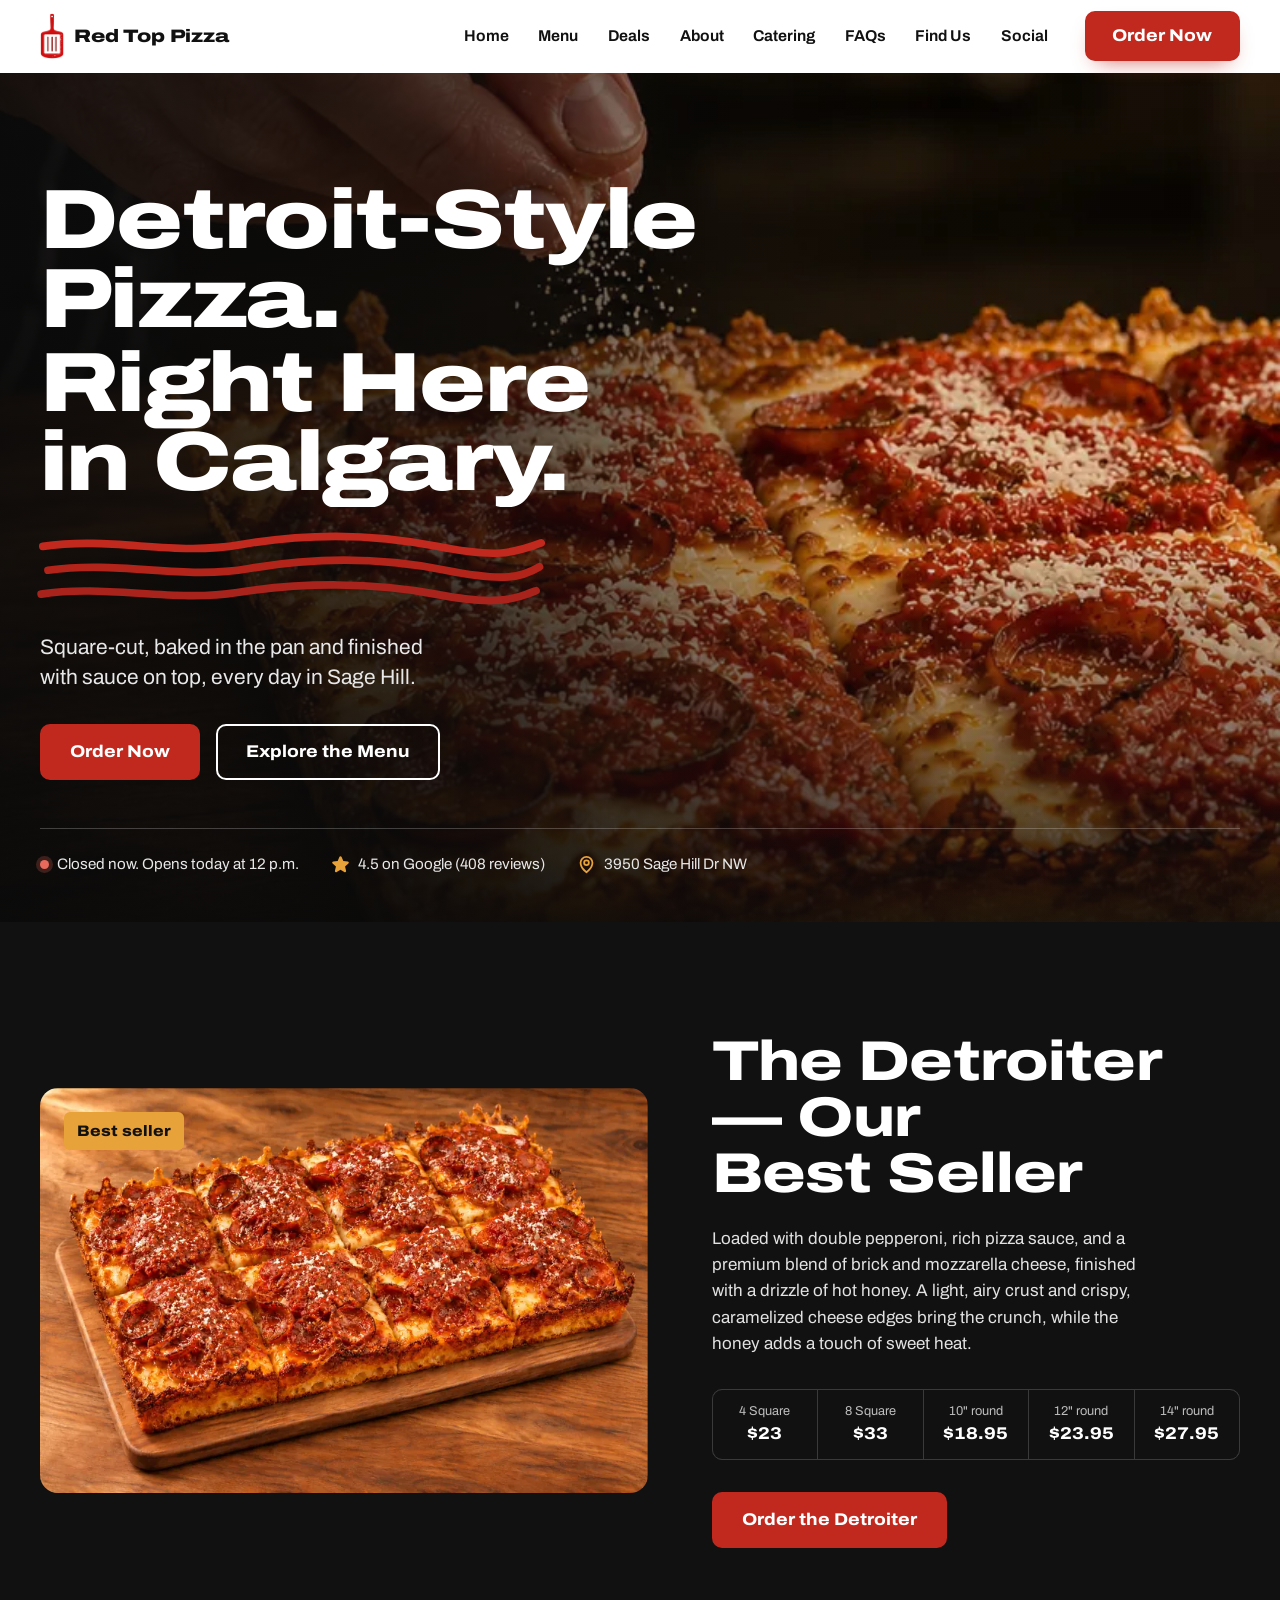
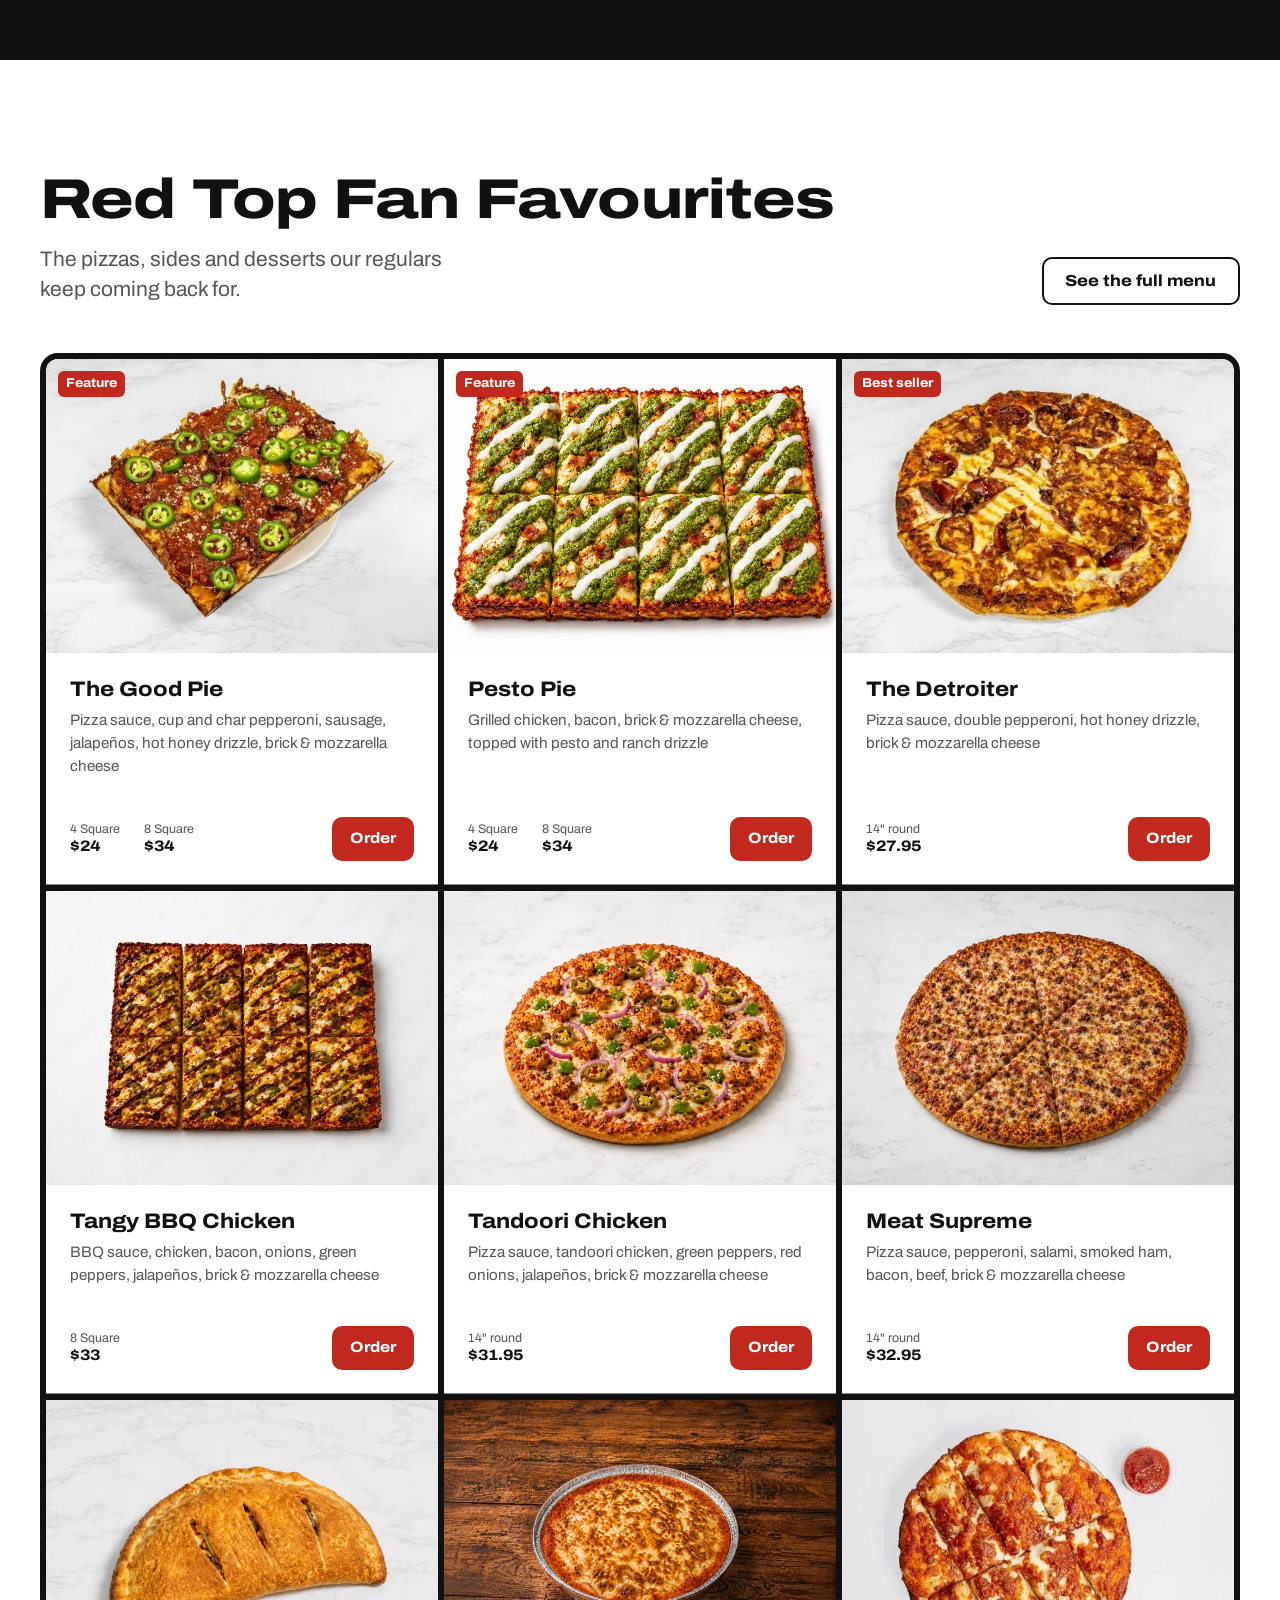
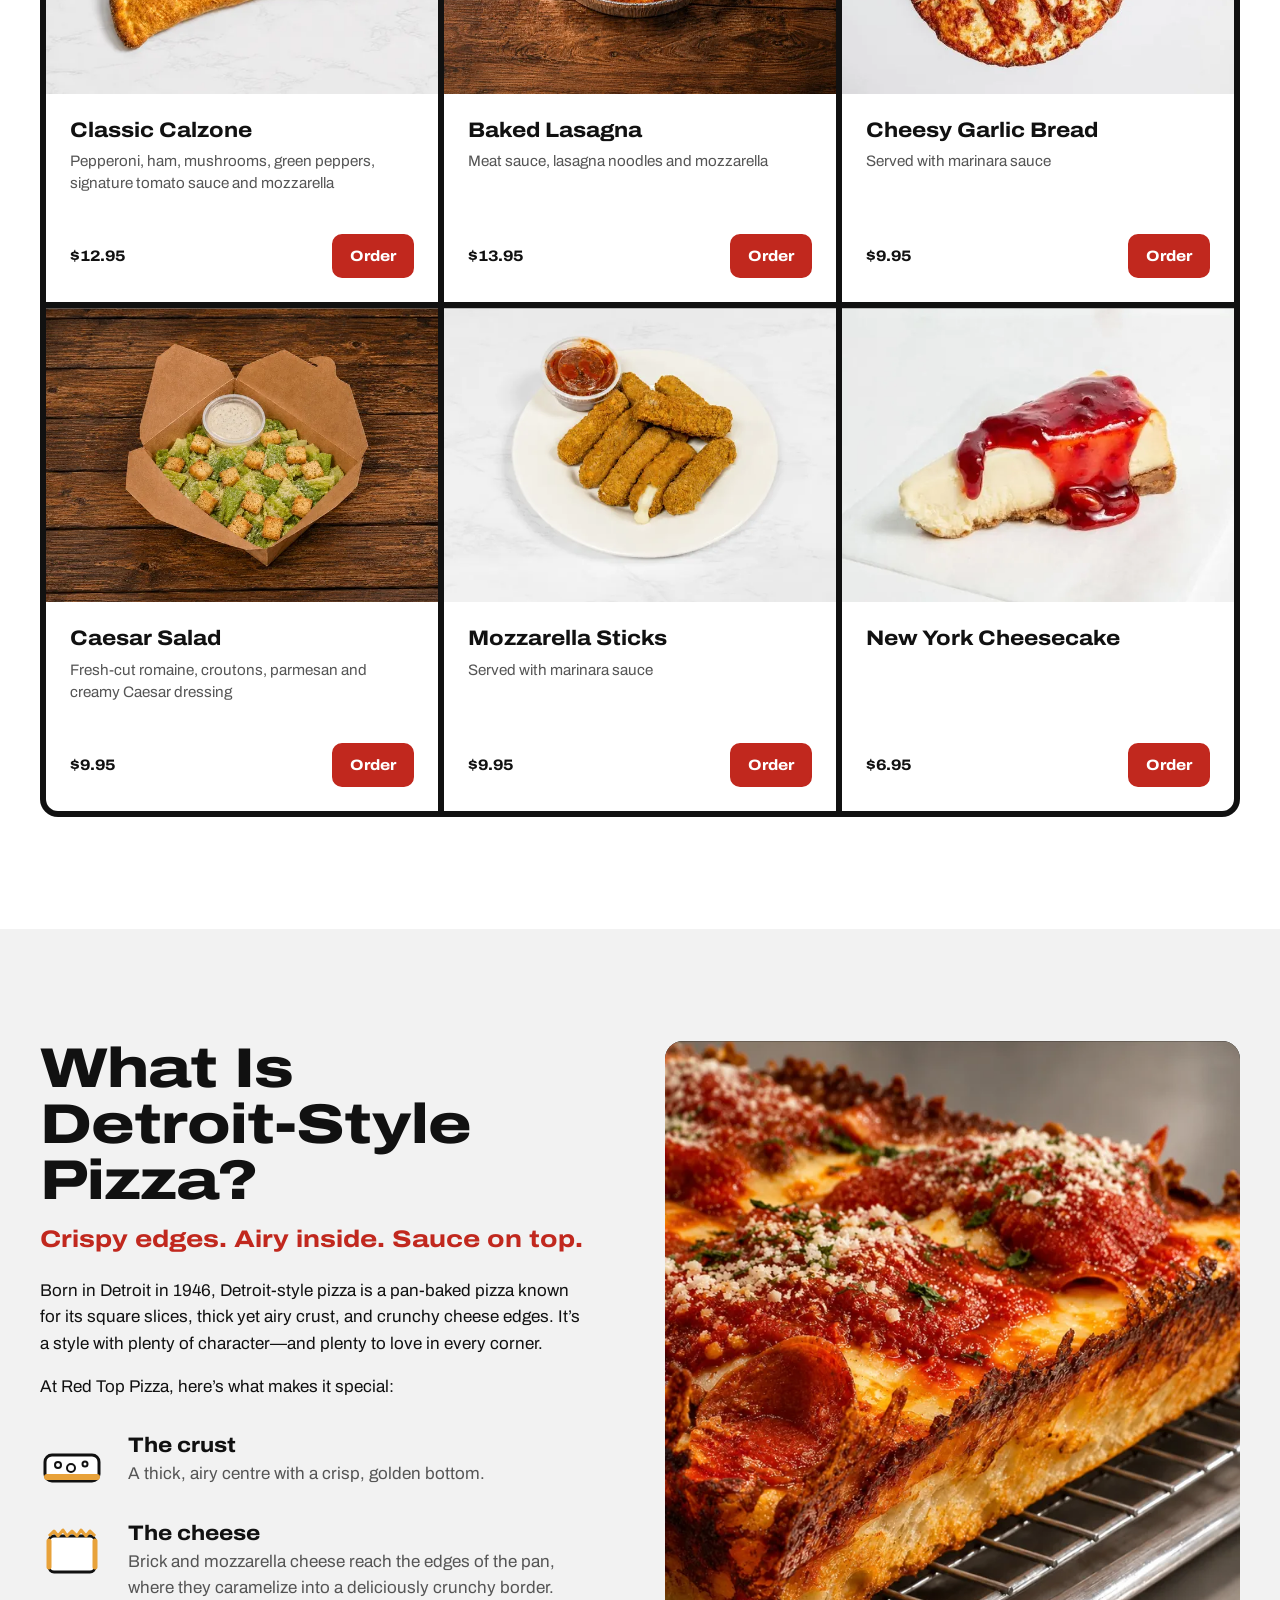
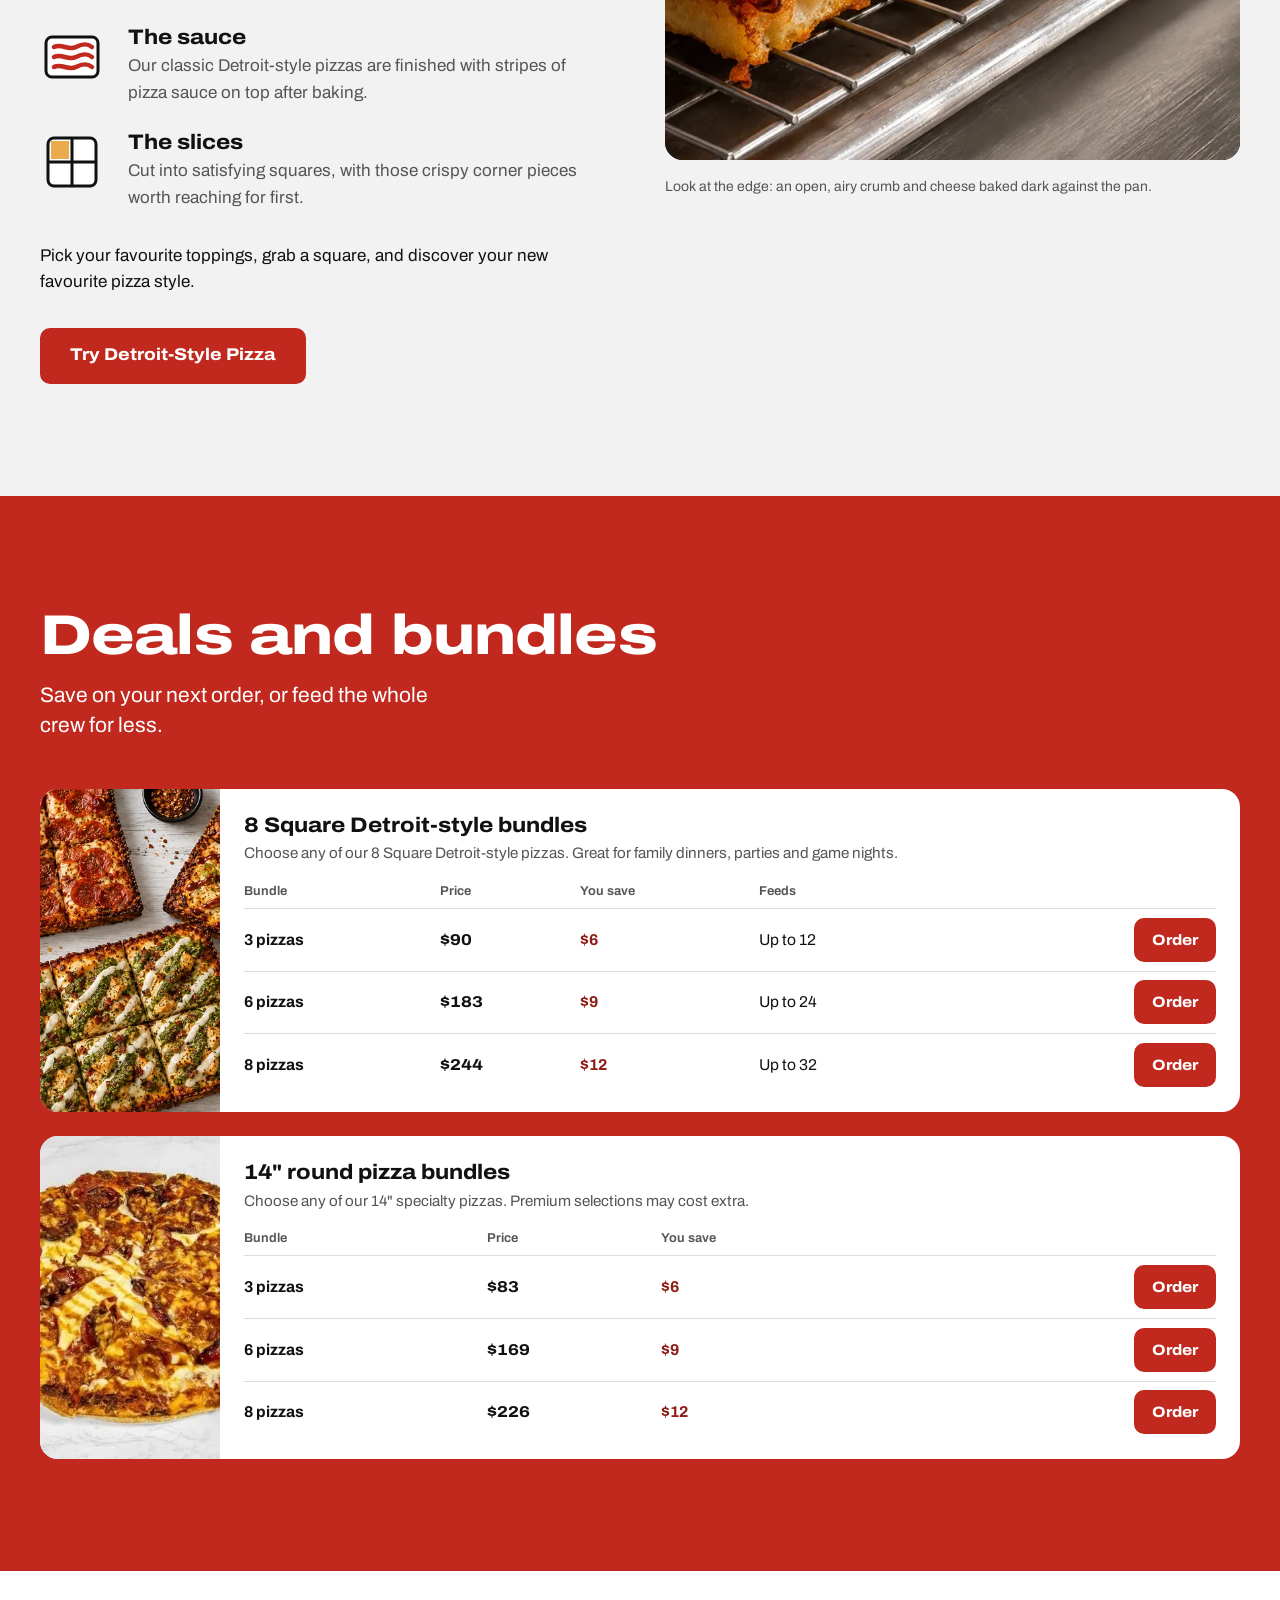
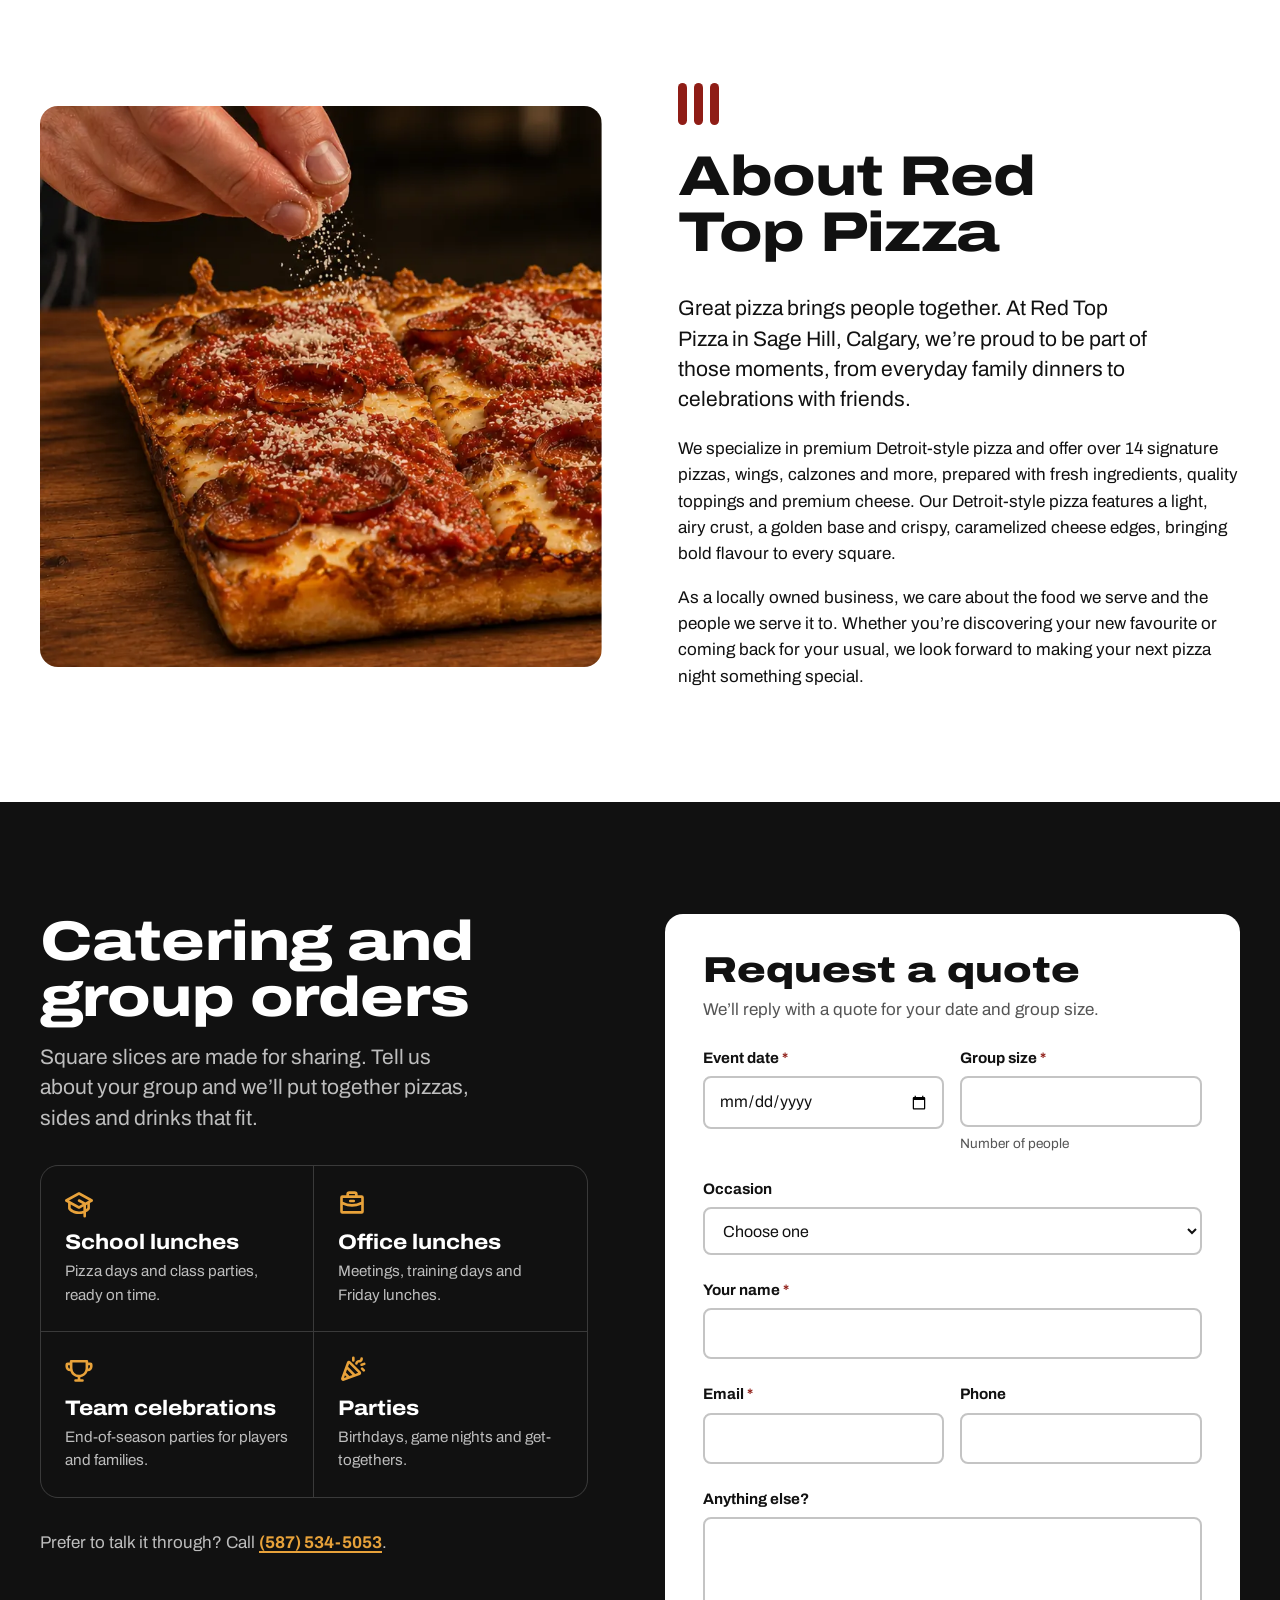
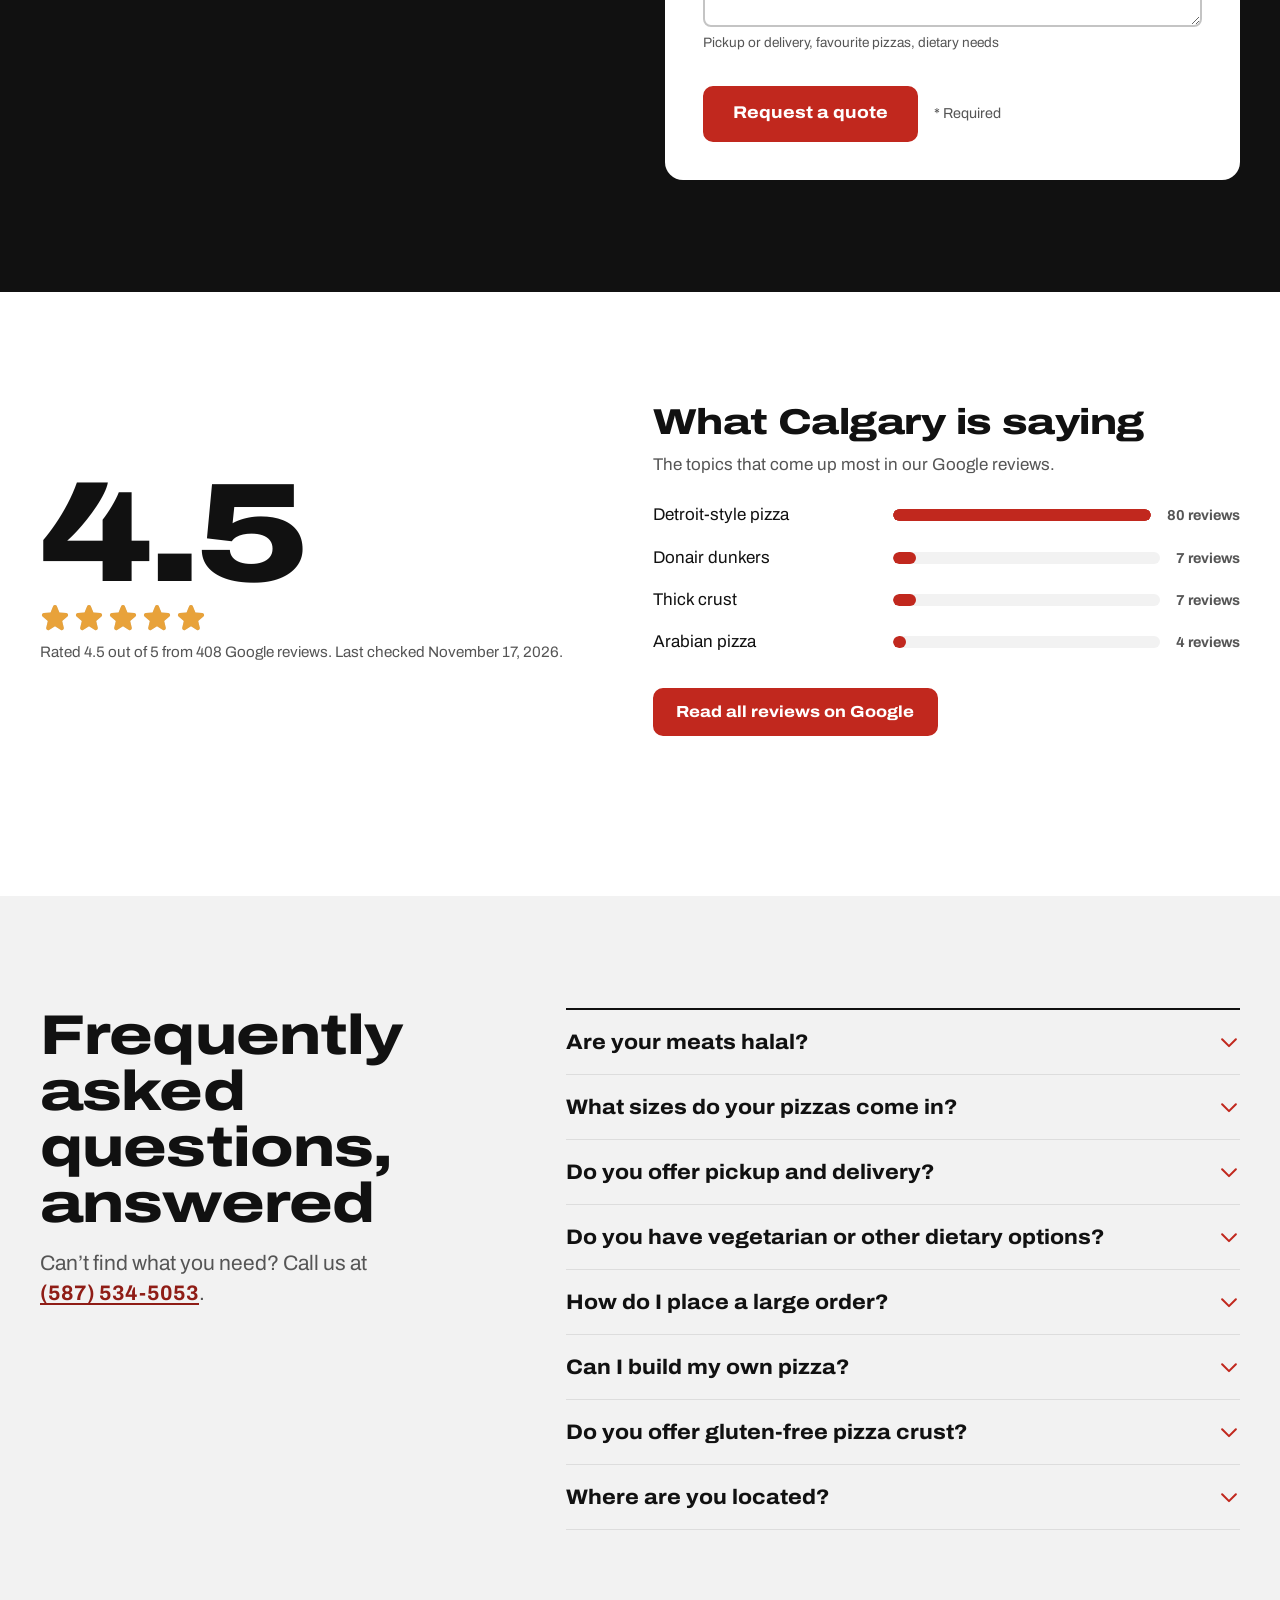
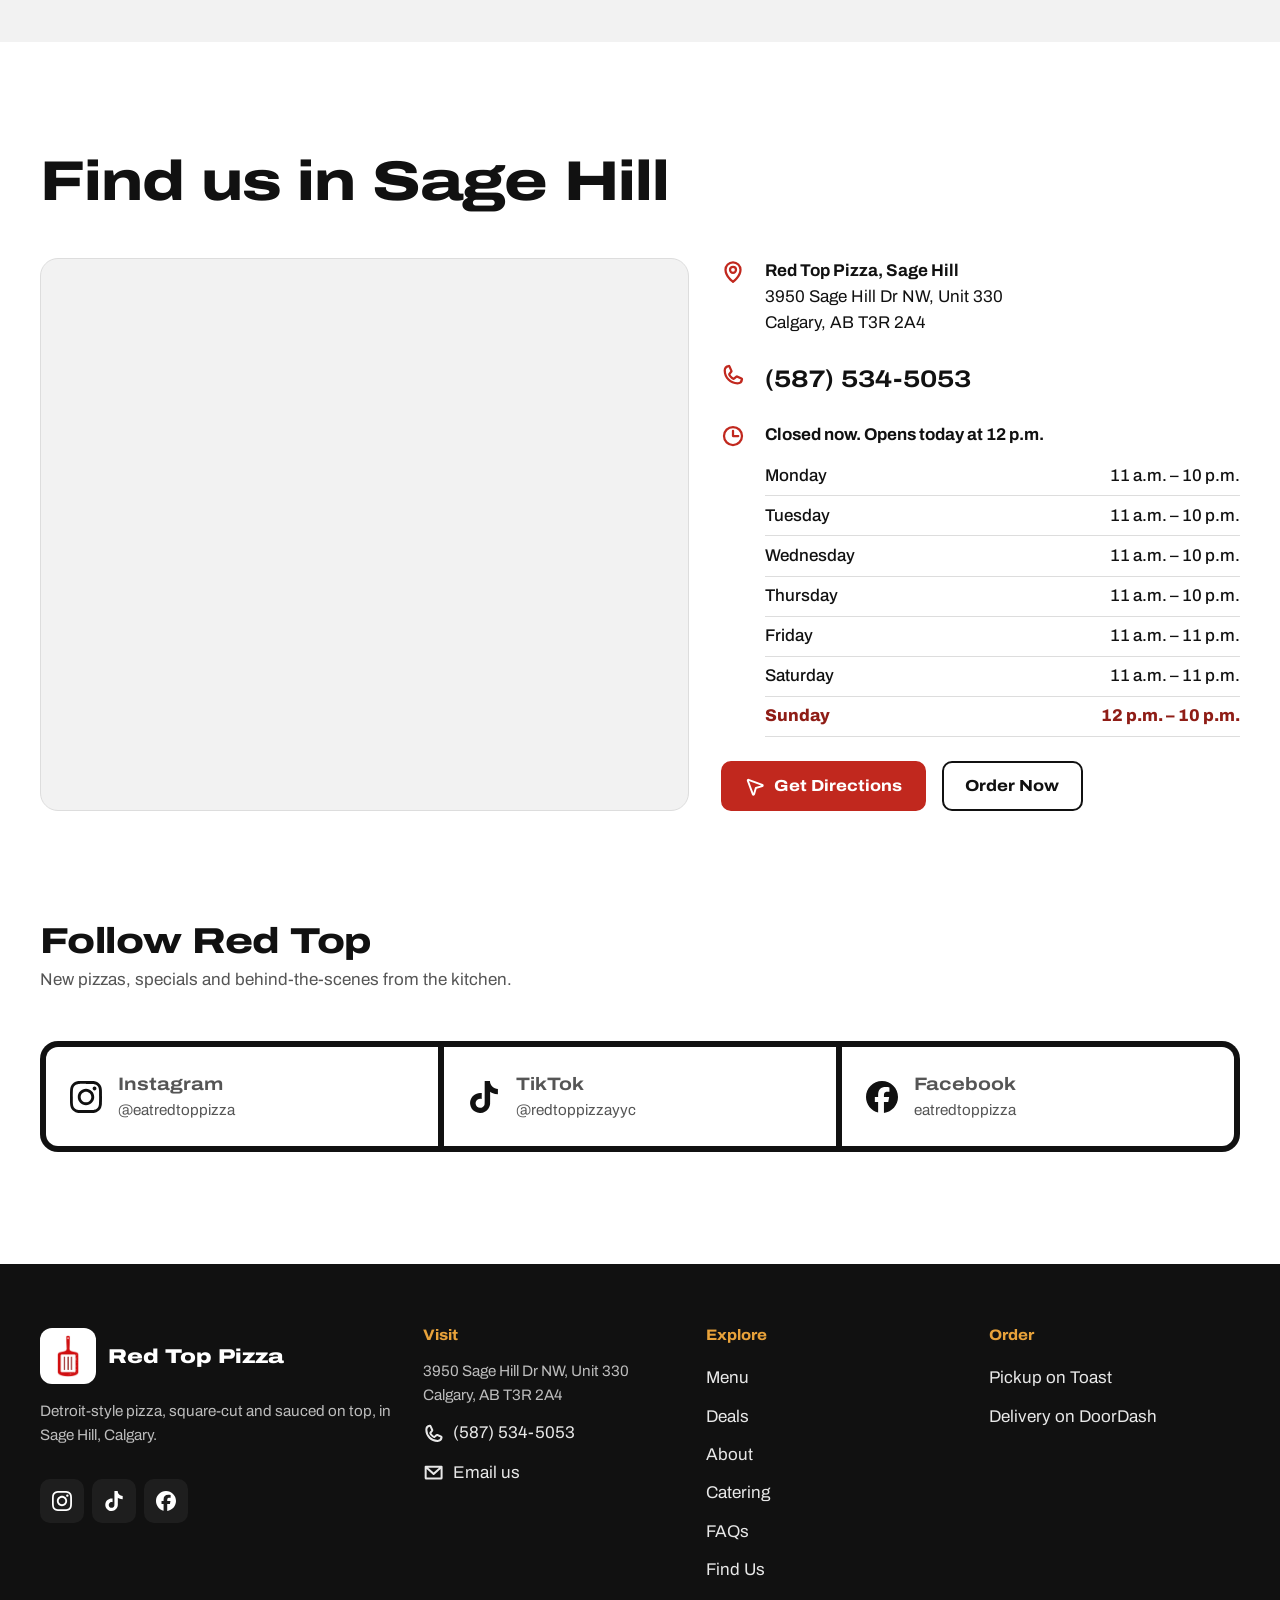
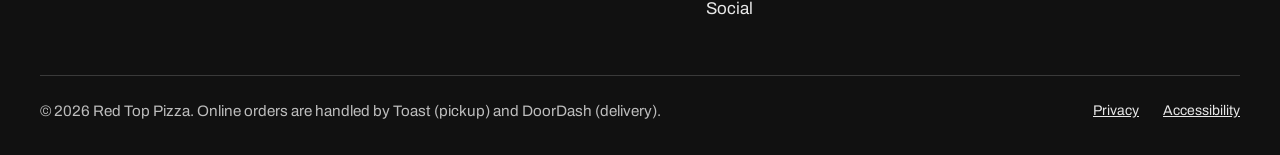
==== commit 40249563: "Remove all promotions (deal switched off) Co-Authored-By: Claude Opus 5.5 <noreply@anthropic.com>" ====
--- a/site/index.html
+++ b/site/index.html
@@ -228,11 +228,11 @@
           <p class="lede">Save on your next order, or feed the whole crew for less.</p>
         </div>
         <div class="deals-grid">
-          <div class="ticket" data-promo data-reveal="rise">
-            <img class="ticket-photo" data-promo-img src="assets/img/menu/lava-cake.webp" alt="Chocolate Lava Cake" width="720" height="480" loading="lazy">
+          <div class="ticket" data-promo data-reveal="rise" hidden>
+            <img class="ticket-photo" data-promo-img alt="" width="720" height="480" loading="lazy" hidden>
             <p class="muted" style="margin:0;font-weight:700">Current promotion</p>
-            <h3 data-promo-title>Free Chocolate Lava Cake</h3>
-            <p class="muted" data-promo-detail>Get a free Chocolate Lava Cake when you order $40 or more for pickup online.</p>
+            <h3 data-promo-title></h3>
+            <p class="muted" data-promo-detail></p>
             <div class="ticket-code" data-promo-code-row hidden>
               <strong data-promo-code></strong>
               <button class="copy-btn" type="button" data-copy-code>
@@ -548,7 +548,7 @@
     <div class="order-options">
       <a class="order-option" href="https://order.toasttab.com/online/red-top-pizza-detroit-style-3950-sage-hill-drive-nw" data-pickup-link>
         <span class="icon-box"><svg class="icon" aria-hidden="true"><use href="assets/img/icons.svg#storefront"></use></svg></span>
-        <span><strong>Pickup</strong><span class="small">Order on Toast and collect at Sage Hill.<span data-promo-short> Free Chocolate Lava Cake on orders of $40+.</span></span></span>
+        <span><strong>Pickup</strong><span class="small">Order on Toast and collect at Sage Hill.<span data-promo-short hidden></span></span></span>
       </a>
       <a class="order-option" href="https://order.online/store/red-top-pizza---detroit-style-calgary-29682488/?hideModal=true" data-delivery-link>
         <span class="icon-box"><svg class="icon" aria-hidden="true"><use href="assets/img/icons.svg#moped"></use></svg></span>
@@ -561,7 +561,7 @@
     </div>
   </dialog>
 
-  <script src="assets/js/data.js?v=5" defer></script>
-  <script src="assets/js/main.js?v=8" defer></script>
+  <script src="assets/js/data.js?v=6" defer></script>
+  <script src="assets/js/main.js?v=9" defer></script>
 </body>
 </html>
